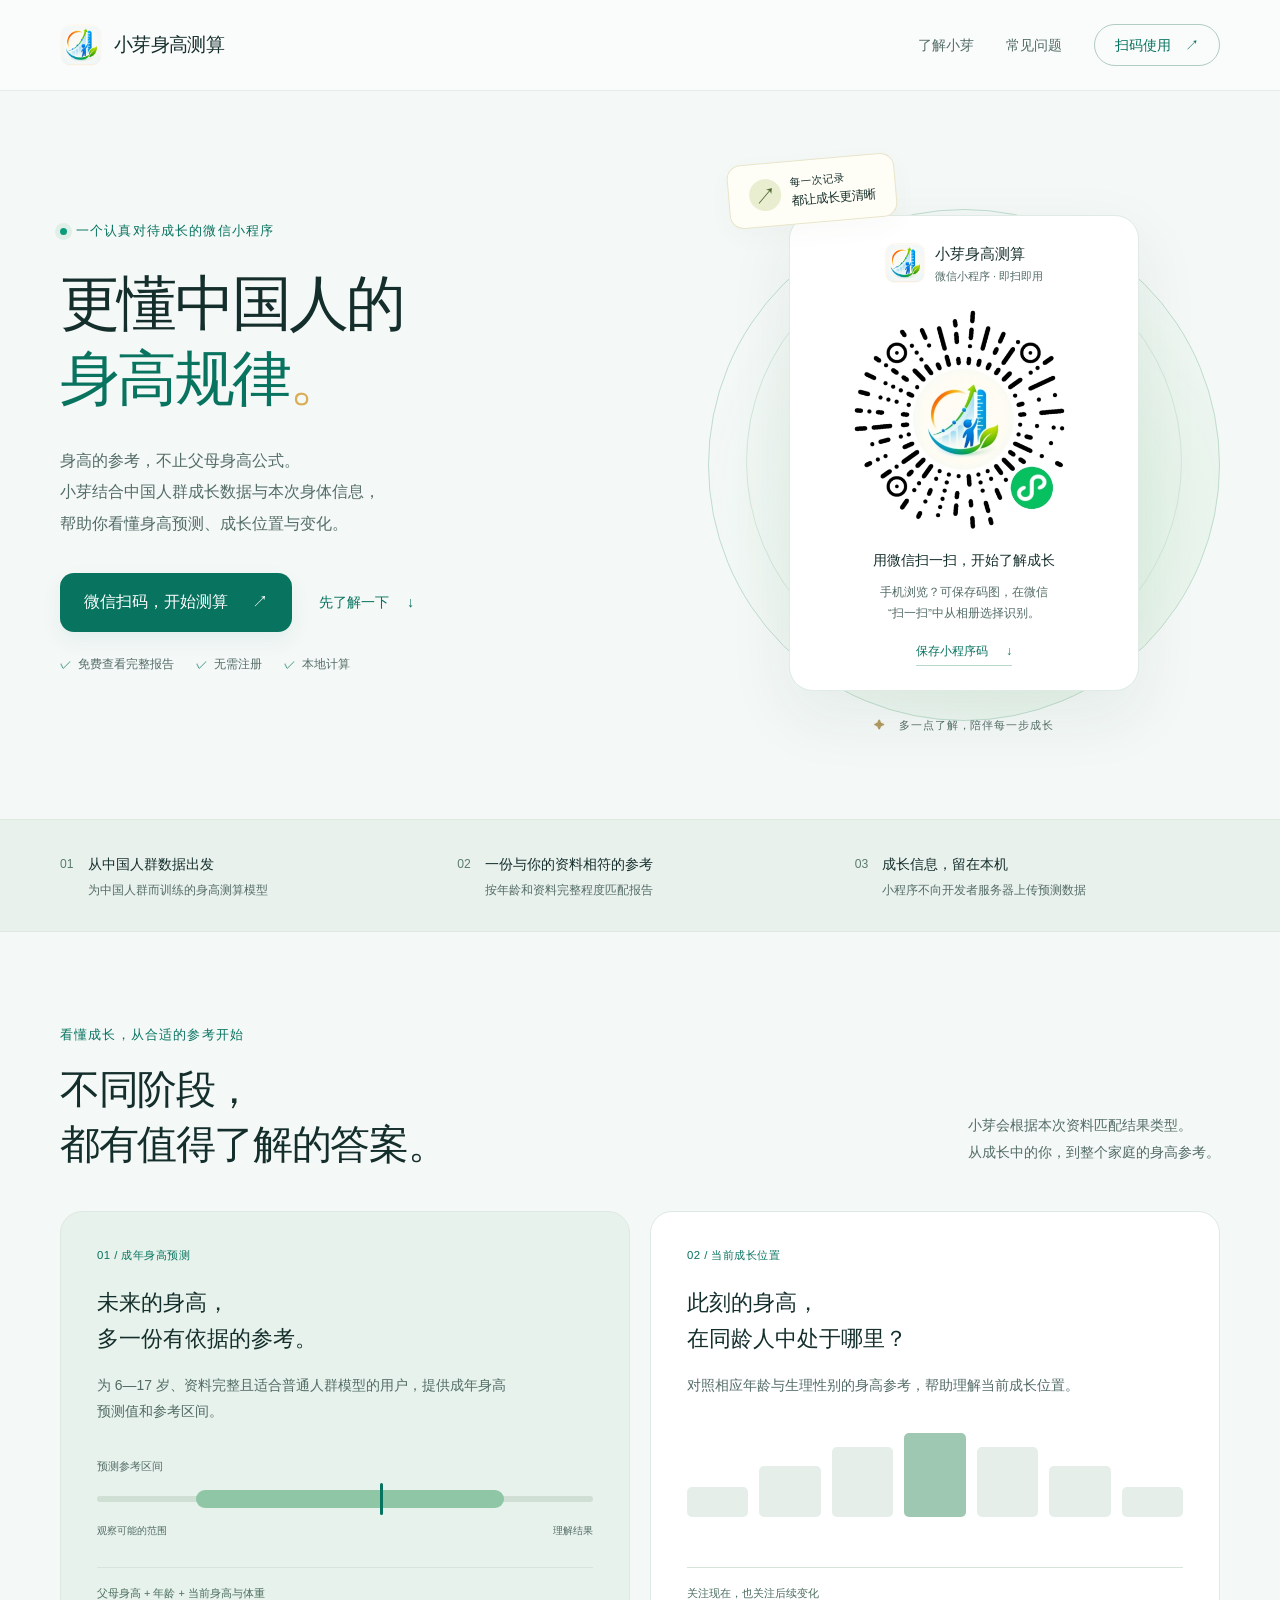
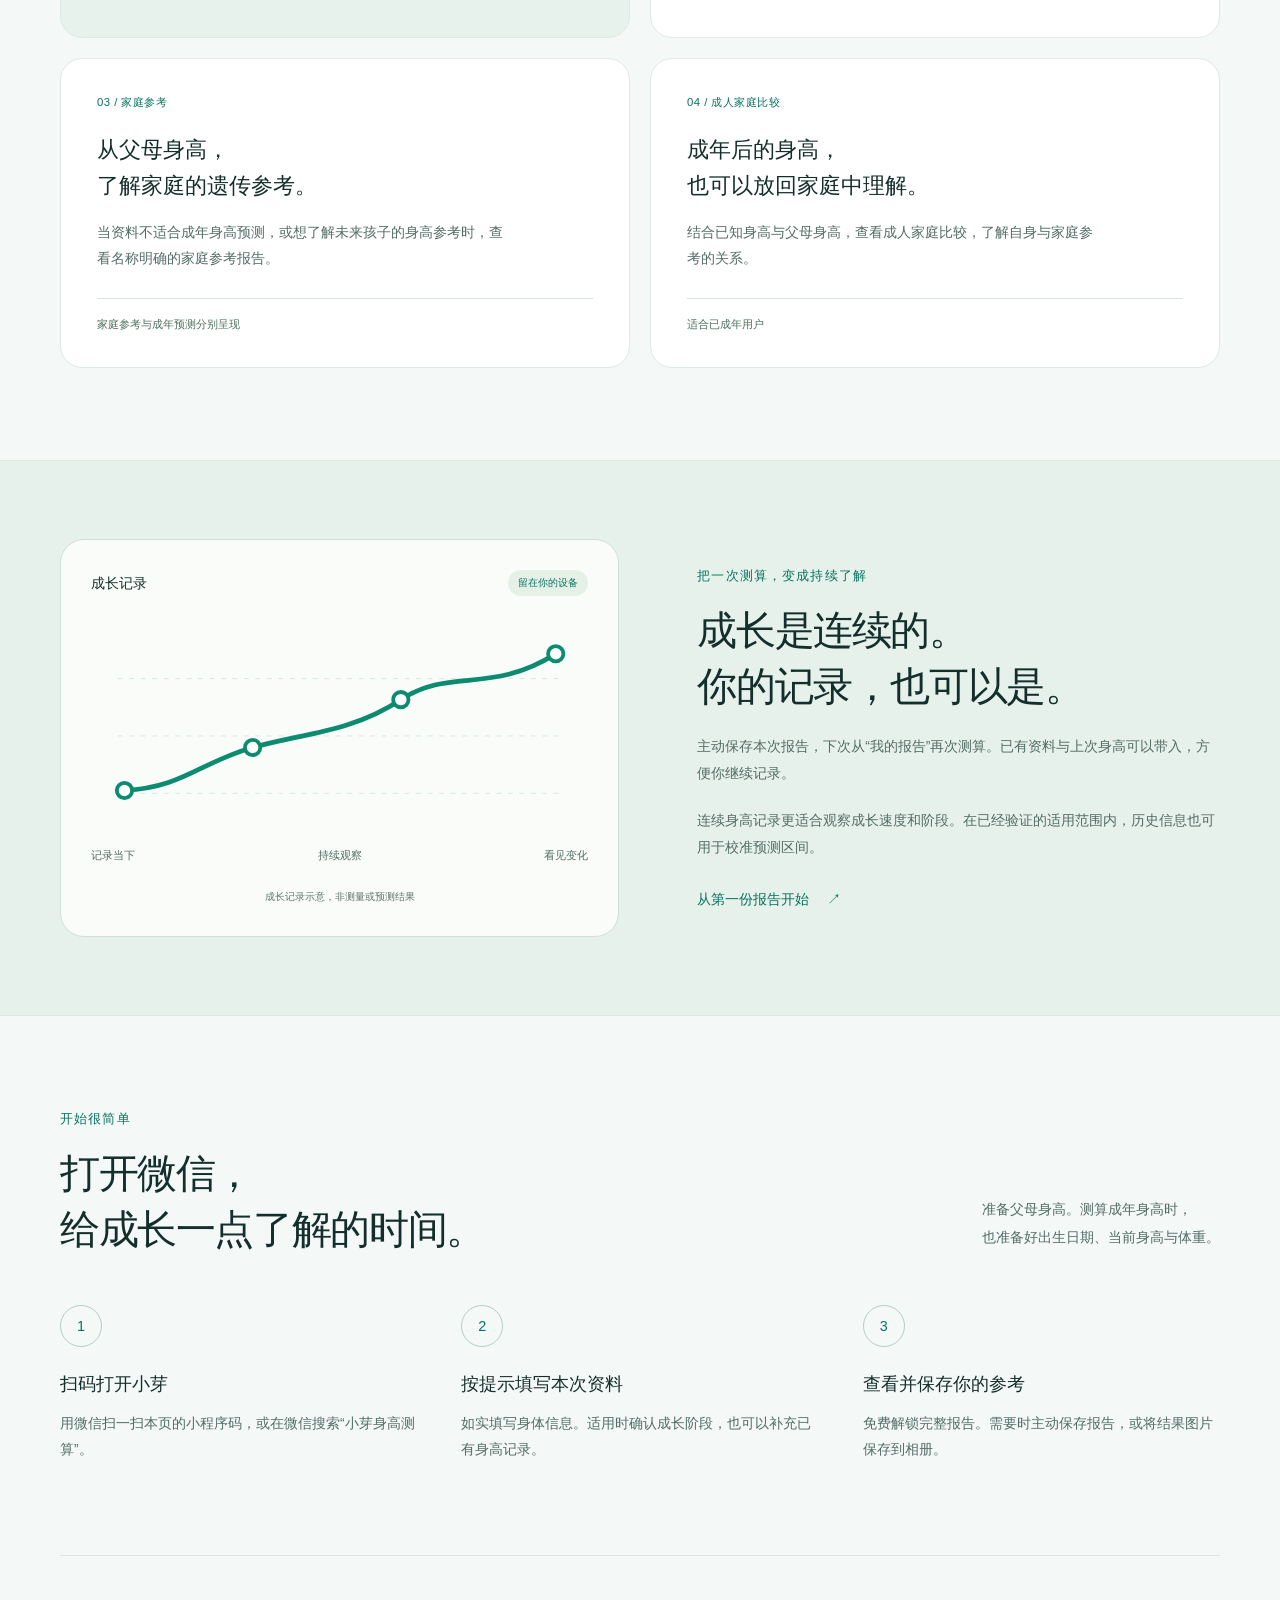
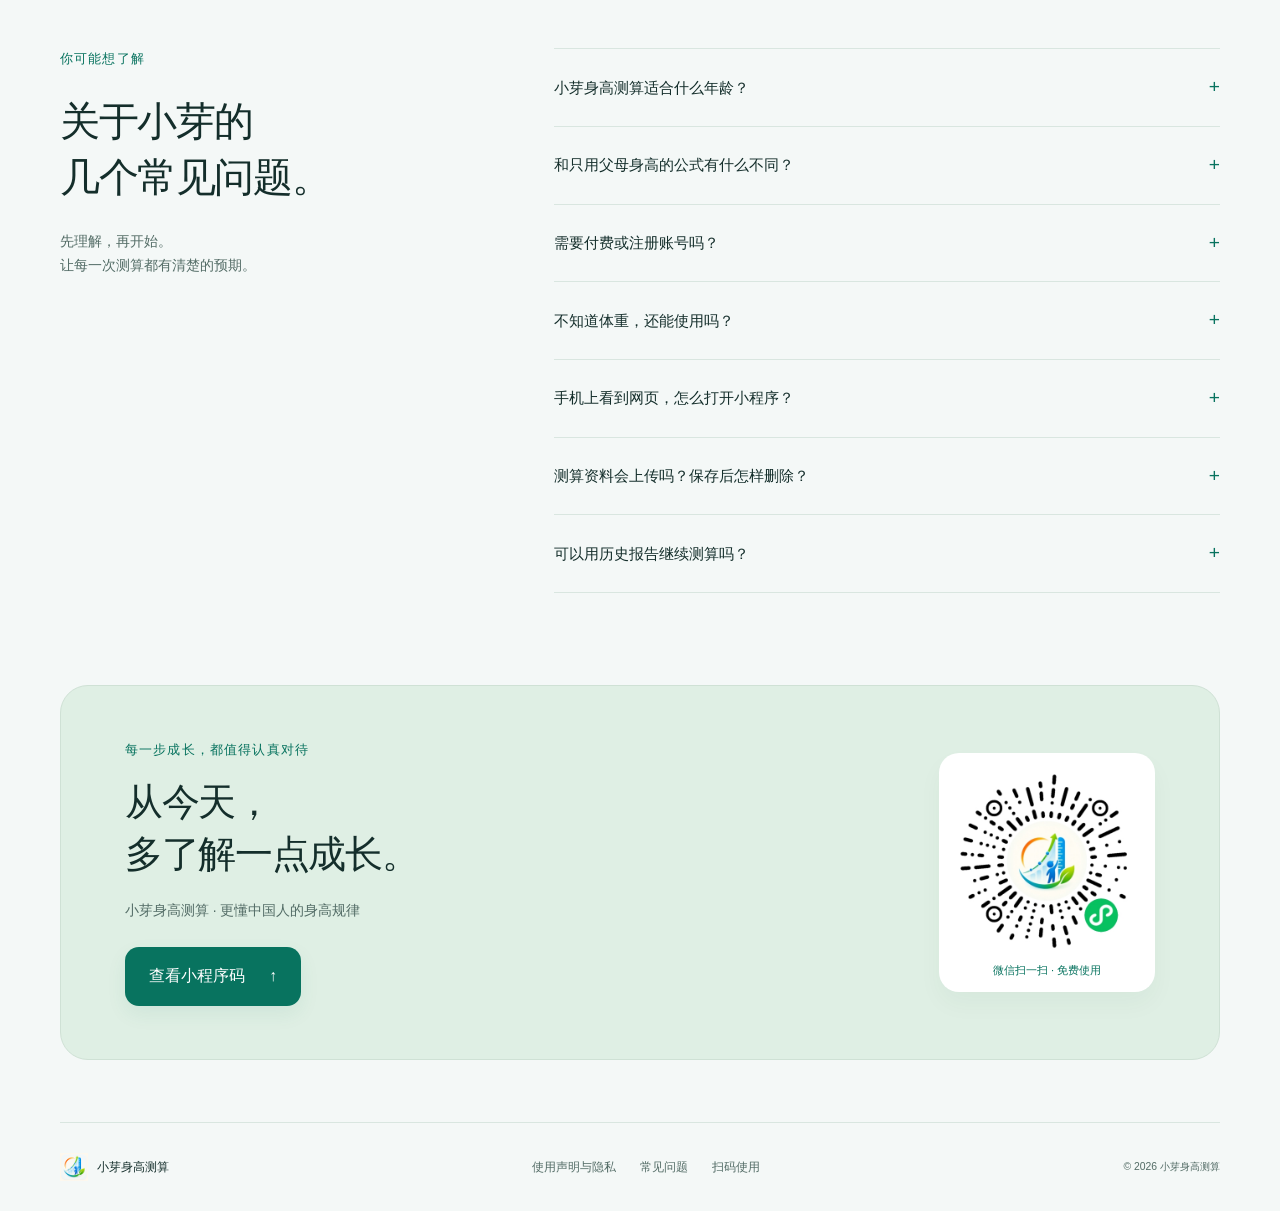
==== index.html @ 71121b45 "Launch Xiaoya height mini program website with SEO and official code" ====
<!doctype html>
<html lang="zh-CN">
<head>
  <meta charset="utf-8">
  <meta name="viewport" content="width=device-width, initial-scale=1">
  <title>小芽身高测算｜儿童身高预测与成长记录微信小程序</title>
  <meta name="description" content="小芽身高测算，更懂中国人的身高规律。基于中国人群成长数据，为适用的6—17岁用户提供成年身高预测，也支持当前成长位置、家庭参考与成人家庭比较。微信扫码免费使用，无需注册，预测数据在本机处理。">
  <meta name="theme-color" content="#f4f8f7">
  <meta name="robots" content="index,follow,max-image-preview:large">
  <link rel="canonical" href="https://qingxi2020.github.io/">
  <link rel="icon" type="image/png" href="/brand-icon.png">
  <link rel="apple-touch-icon" href="/brand-icon.png">
  <link rel="stylesheet" href="/styles.css">
  <meta property="og:type" content="website">
  <meta property="og:locale" content="zh_CN">
  <meta property="og:site_name" content="小芽身高测算">
  <meta property="og:title" content="小芽身高测算｜更懂中国人的身高规律">
  <meta property="og:description" content="从身高预测到成长记录，多了解一点成长。微信扫码免费使用，无需注册，预测数据在本机处理。">
  <meta property="og:url" content="https://qingxi2020.github.io/">
  <meta property="og:image" content="https://qingxi2020.github.io/share-card.png">
  <meta property="og:image:width" content="1000">
  <meta property="og:image:height" content="800">
  <meta property="og:image:alt" content="小芽身高测算，更懂中国人的身高规律">
  <meta name="twitter:card" content="summary_large_image">
  <meta name="twitter:title" content="小芽身高测算｜更懂中国人的身高规律">
  <meta name="twitter:description" content="中国人群成长数据训练，本地计算。微信扫码免费开始身高测算。">
  <meta name="twitter:image" content="https://qingxi2020.github.io/share-card.png">
  <script type="application/ld+json">
  {"@context":"https://schema.org","@graph":[{"@type":"WebSite","@id":"https://qingxi2020.github.io/#website","url":"https://qingxi2020.github.io/","name":"小芽身高测算","inLanguage":"zh-CN","description":"小芽身高测算微信小程序官方介绍与扫码入口"},{"@type":"SoftwareApplication","@id":"https://qingxi2020.github.io/#application","name":"小芽身高测算","url":"https://qingxi2020.github.io/","description":"基于中国人群成长数据的身高测算微信小程序，提供成年身高预测、当前成长位置、家庭参考与成人家庭比较。","applicationCategory":"HealthApplication","operatingSystem":"微信（iOS、Android）","inLanguage":"zh-CN","isAccessibleForFree":true,"image":"https://qingxi2020.github.io/brand-icon.png","offers":{"@type":"Offer","price":"0","priceCurrency":"CNY"},"featureList":["适用的6—17岁用户成年身高预测","当前成长位置与家庭身高参考","本地报告保存与再次测算","预测数据在当前设备处理"]}]}
  </script>
</head>
<body>
  <a class="skip-link" href="#main">跳到主要内容</a>
  <header class="site-header">
    <div class="container nav-wrap">
      <a class="brand" href="/" aria-label="小芽身高测算首页"><img src="/brand-icon.png" width="42" height="42" alt=""><span>小芽身高测算</span></a>
      <nav aria-label="主要导航"><a href="#features">了解小芽</a><a href="#faq">常见问题</a><a class="nav-cta" href="#start">扫码使用 <span aria-hidden="true">↗</span></a></nav>
    </div>
  </header>
  <main id="main">
    <section class="hero container" aria-labelledby="hero-title">
      <div class="hero-copy">
        <p class="eyebrow"><span class="status-dot" aria-hidden="true"></span> 一个认真对待成长的微信小程序</p>
        <h1 id="hero-title">更懂中国人的<br><span>身高规律</span><span class="title-dot" aria-hidden="true">。</span></h1>
        <p class="hero-description">身高的参考，不止父母身高公式。<br>小芽结合中国人群成长数据与本次身体信息，<br class="desktop-break">帮助你看懂身高预测、成长位置与变化。</p>
        <div class="hero-actions"><a class="button button-primary" href="#start">微信扫码，开始测算 <span aria-hidden="true">↗</span></a><a class="text-link" href="#features">先了解一下 <span aria-hidden="true">↓</span></a></div>
        <ul class="hero-promises" aria-label="使用特点"><li>免费查看完整报告</li><li>无需注册</li><li>本地计算</li></ul>
      </div>
      <div class="hero-visual">
        <div class="orbit orbit-one" aria-hidden="true"></div><div class="orbit orbit-two" aria-hidden="true"></div>
        <div class="growth-note"><span class="leaf-icon" aria-hidden="true">↗</span><span>每一次记录<br><strong>都让成长更清晰</strong></span></div>
        <div class="scan-card" id="start">
          <div class="scan-card-heading"><img src="/brand-icon.png" width="40" height="40" alt=""><div><strong>小芽身高测算</strong><span>微信小程序 · 即扫即用</span></div></div>
          <a class="code-link" href="/miniprogram-code.jpg" aria-label="查看小芽身高测算官方小程序码原图"><img class="miniprogram-code" src="/miniprogram-code.jpg" width="430" height="430" alt="小芽身高测算官方小程序码，请使用微信扫一扫打开" fetchpriority="high"></a>
          <h2>用微信扫一扫，开始了解成长</h2>
          <p>手机浏览？可保存码图，在微信<br>“扫一扫”中从相册选择识别。</p>
          <a class="code-download" href="/miniprogram-code.jpg" download="小芽身高测算-小程序码.jpg">保存小程序码 <span aria-hidden="true">↓</span></a>
        </div>
        <div class="visual-caption"><span aria-hidden="true">✦</span> 多一点了解，陪伴每一步成长</div>
      </div>
    </section>
    <section class="trust-strip" aria-label="小芽的三个特点"><div class="container trust-grid">
      <div><span class="trust-number">01</span><div><strong>从中国人群数据出发</strong><p>为中国人群而训练的身高测算模型</p></div></div>
      <div><span class="trust-number">02</span><div><strong>一份与你的资料相符的参考</strong><p>按年龄和资料完整程度匹配报告</p></div></div>
      <div><span class="trust-number">03</span><div><strong>成长信息，留在本机</strong><p>小程序不向开发者服务器上传预测数据</p></div></div>
    </div></section>
    <section class="section container" id="features" aria-labelledby="features-title">
      <div class="section-heading"><div><p class="eyebrow">看懂成长，从合适的参考开始</p><h2 id="features-title">不同阶段，<br>都有值得了解的答案。</h2></div><p>小芽会根据本次资料匹配结果类型。<br>从成长中的你，到整个家庭的身高参考。</p></div>
      <div class="report-grid">
        <article class="report-card report-primary"><span class="card-index">01 / 成年身高预测</span><h3>未来的身高，<br>多一份有依据的参考。</h3><p>为 6—17 岁、资料完整且适合普通人群模型的用户，提供成年身高预测值和参考区间。</p><div class="range-illustration" aria-hidden="true"><span>预测参考区间</span><div class="range-track"><i></i><b></b></div><div class="range-labels"><span>观察可能的范围</span><span>理解结果</span></div></div><span class="card-tag">父母身高 + 年龄 + 当前身高与体重</span></article>
        <article class="report-card"><span class="card-index">02 / 当前成长位置</span><h3>此刻的身高，<br>在同龄人中处于哪里？</h3><p>对照相应年龄与生理性别的身高参考，帮助理解当前成长位置。</p><div class="position-illustration" aria-hidden="true"><i></i><i></i><i></i><i></i><i></i><i></i><i></i></div><span class="card-tag">关注现在，也关注后续变化</span></article>
        <article class="report-card"><span class="card-index">03 / 家庭参考</span><h3>从父母身高，<br>了解家庭的遗传参考。</h3><p>当资料不适合成年身高预测，或想了解未来孩子的身高参考时，查看名称明确的家庭参考报告。</p><span class="card-tag">家庭参考与成年预测分别呈现</span></article>
        <article class="report-card"><span class="card-index">04 / 成人家庭比较</span><h3>成年后的身高，<br>也可以放回家庭中理解。</h3><p>结合已知身高与父母身高，查看成人家庭比较，了解自身与家庭参考的关系。</p><span class="card-tag">适合已成年用户</span></article>
      </div>
    </section>
    <section class="record-section" aria-labelledby="records-title"><div class="container record-grid">
      <div class="record-visual" aria-hidden="true"><div class="record-topline"><span>成长记录</span><span>留在你的设备</span></div><svg class="growth-line" viewBox="0 0 520 210" fill="none"><path d="M28 175H495M28 115H495M28 55H495" stroke="#d2e8de" stroke-dasharray="5 7"/><path d="M35 172C96 169 115 142 169 127S272 111 324 77S418 72 486 29" stroke="#0c8b70" stroke-width="5" stroke-linecap="round"/><g fill="#fff" stroke="#0c8b70" stroke-width="4"><circle cx="35" cy="172" r="8"/><circle cx="169" cy="127" r="8"/><circle cx="324" cy="77" r="8"/><circle cx="486" cy="29" r="8"/></g></svg><div class="record-labels"><span>记录当下</span><span>持续观察</span><span>看见变化</span></div><p class="illustration-note">成长记录示意，非测量或预测结果</p></div>
      <div class="record-copy"><p class="eyebrow">把一次测算，变成持续了解</p><h2 id="records-title">成长是连续的。<br>你的记录，也可以是。</h2><p>主动保存本次报告，下次从“我的报告”再次测算。已有资料与上次身高可以带入，方便你继续记录。</p><p>连续身高记录更适合观察成长速度和阶段。在已经验证的适用范围内，历史信息也可用于校准预测区间。</p><a class="text-link" href="#start">从第一份报告开始 <span aria-hidden="true">↗</span></a></div>
    </div></section>
    <section class="section container how-section" aria-labelledby="how-title"><div class="section-heading"><div><p class="eyebrow">开始很简单</p><h2 id="how-title">打开微信，<br>给成长一点了解的时间。</h2></div><p>准备父母身高。测算成年身高时，<br>也准备好出生日期、当前身高与体重。</p></div>
      <ol class="steps"><li><span class="step-number">1</span><h3>扫码打开小芽</h3><p>用微信扫一扫本页的小程序码，或在微信搜索“小芽身高测算”。</p></li><li><span class="step-number">2</span><h3>按提示填写本次资料</h3><p>如实填写身体信息。适用时确认成长阶段，也可以补充已有身高记录。</p></li><li><span class="step-number">3</span><h3>查看并保存你的参考</h3><p>免费解锁完整报告。需要时主动保存报告，或将结果图片保存到相册。</p></li></ol>
    </section>
    <section class="section container faq-section" id="faq" aria-labelledby="faq-title"><div><p class="eyebrow">你可能想了解</p><h2 id="faq-title">关于小芽的<br>几个常见问题。</h2><p class="faq-intro">先理解，再开始。<br>让每一次测算都有清楚的预期。</p></div><div class="faq-list">
      <details><summary>小芽身高测算适合什么年龄？</summary><p>各年龄用户都可以获得与资料匹配的参考。其中，成年身高预测只适用于 6—17 岁、当前身高和体重等资料完整、符合普通人群模型条件的用户。其他情况会匹配当前成长位置、家庭参考或成人家庭比较。</p></details>
      <details><summary>和只用父母身高的公式有什么不同？</summary><p>在成年预测的适用范围内，小芽会综合父母身高、年龄、生理性别、当前身高和体重。历史记录与成长阶段是否参与预测值或区间的调整，取决于模型已验证的适用范围；报告会说明本次资料的作用。</p></details>
      <details><summary>需要付费或注册账号吗？</summary><p>目前小程序免费使用，无需注册独立账号。完成测算后点击免费解锁，即可查看完整报告。</p></details>
      <details><summary>不知道体重，还能使用吗？</summary><p>可以按提示选择“不知道”。小芽会根据已知资料提供合适的其他参考，不会把缺少体重的结果当作成年身高预测。父亲与母亲的身高仍然需要填写。</p></details>
      <details><summary>手机上看到网页，怎么打开小程序？</summary><p>可以点击“保存小程序码”；若浏览器只显示图片，长按图片保存。然后打开微信“扫一扫”，从相册中选择码图识别。也可以直接在微信搜索“小芽身高测算”。</p></details>
      <details><summary>测算资料会上传吗？保存后怎样删除？</summary><p>小程序的预测输入、计算与报告保留在当前设备，不向开发者服务器上传。报告只有在你主动保存后才写入微信本地存储；可在“我的报告”单份删除，也可在设置中清除。换设备不会自动同步。</p></details>
      <details><summary>可以用历史报告继续测算吗？</summary><p>可以。从明确的一份已保存报告进入“再次测算”，继承所需资料，并把上次身高转为历史记录。需要报告中有完整出生日期和测量日期，且上次测量早于本次日期；同一天的记录不能作为历史测量点。</p></details>
    </div></section>
    <section class="container final-cta" aria-labelledby="cta-title"><div><p class="eyebrow">每一步成长，都值得认真对待</p><h2 id="cta-title">从今天，<br>多了解一点成长。</h2><p>小芽身高测算 · 更懂中国人的身高规律</p><a class="button button-primary" href="#start">查看小程序码 <span aria-hidden="true">↑</span></a></div><a class="bottom-code" href="/miniprogram-code.jpg" aria-label="打开小芽身高测算小程序码原图"><img src="/miniprogram-code.jpg" width="430" height="430" alt="微信扫一扫，打开小芽身高测算" loading="lazy"><span>微信扫一扫 · 免费使用</span></a></section>
  </main>
  <footer class="site-footer container"><div class="footer-brand"><img src="/brand-icon.png" width="28" height="28" alt=""><span>小芽身高测算</span></div><nav aria-label="页脚导航"><a href="/privacy.html">使用声明与隐私</a><a href="#faq">常见问题</a><a href="#start">扫码使用</a></nav><p>© 2026 小芽身高测算</p></footer>
</body>
</html>
---- styles.css ----
:root{color-scheme:light;--ink:#142e2b;--muted:#536c66;--brand:#08735f;--green:#0c9b7b;--paper:#f4f8f7;--line:#d9e6e0;--soft:#e7f4ed;font-family:-apple-system,BlinkMacSystemFont,"PingFang SC","Microsoft YaHei",sans-serif;font-size:16px;color:var(--ink);background:var(--paper);font-synthesis:none}
*{box-sizing:border-box;min-width:0}html{scroll-behavior:smooth;scroll-padding-top:32px}body{margin:0;line-height:1.7;overflow-wrap:break-word}a{color:inherit;text-decoration:none}img{max-width:100%;height:auto;display:block}button,a,summary{-webkit-tap-highlight-color:transparent}a:focus-visible,summary:focus-visible{outline:3px solid #176eae;outline-offset:6px;border-radius:5px}h1,h2,h3,p{margin:0}h1,h2,h3{text-wrap:balance}h1{font-size:clamp(2.55rem,4.7vw,4.25rem);line-height:1.25;letter-spacing:-.045em;font-weight:780}h2{font-size:clamp(1.85rem,3.1vw,2.6rem);line-height:1.4;letter-spacing:-.035em;font-weight:730}h3{font-size:1.4rem;line-height:1.6;font-weight:680}p{color:var(--muted)}.container{width:min(1160px,calc(100% - 80px));margin-inline:auto}.skip-link{position:absolute;left:16px;top:-100px;padding:10px 18px;background:white;z-index:20}.skip-link:focus{top:10px}.site-header{border-bottom:1px solid rgba(20,76,66,.08);background:rgba(255,255,255,.55)}.nav-wrap{min-height:90px;display:flex;justify-content:space-between;align-items:center;gap:24px;padding-block:18px}.brand{display:flex;align-items:center;gap:12px;font-size:1.17rem;font-weight:750;letter-spacing:-.035em}.brand img{border-radius:12px;flex-shrink:0}.site-header nav{display:flex;align-items:center;gap:32px;font-size:.9rem;color:var(--muted)}.site-header nav a:hover,.text-link:hover,.site-footer a:hover{color:var(--brand)}.site-header .nav-cta{border:1px solid #b1ccc0;border-radius:999px;padding:8px 20px;font-weight:650;color:var(--brand)}.nav-cta span{margin-left:10px}.hero{display:grid;grid-template-columns:1.16fr 1fr;align-items:center;gap:54px;padding-top:68px;padding-bottom:84px}.eyebrow{font-size:.8rem;font-weight:650;letter-spacing:.09em;color:var(--brand);margin-bottom:24px;display:flex;align-items:center;gap:9px}.status-dot{width:7px;height:7px;background:var(--green);border-radius:50%;box-shadow:0 0 0 5px #e0f0e8;flex:none}.hero h1 span:not(.title-dot){color:var(--brand)}.title-dot{color:#d9ae55}.hero-description{margin-top:28px;font-size:1.01rem;line-height:1.95}.hero-actions{display:flex;align-items:center;gap:27px;flex-wrap:wrap;margin-top:34px}.button{display:inline-flex;align-items:center;justify-content:center;gap:24px;padding:17px 24px;min-height:58px;border-radius:14px;font-weight:650;line-height:1.55;transition:background .15s,transform .15s}.button-primary{color:#fff;background:var(--brand);box-shadow:0 8px 20px #08735f13}.button-primary:hover{background:#075b4c;transform:translateY(-2px)}.text-link{font-size:.9rem;font-weight:650;display:inline-flex;gap:18px;align-items:center;color:var(--brand)}.hero-promises{list-style:none;display:flex;gap:22px;flex-wrap:wrap;padding:0;margin:22px 0 0;font-size:.73rem;color:var(--muted)}.hero-promises li::before{content:"✓";margin-right:6px;color:var(--brand)}.hero-visual{position:relative;isolation:isolate;padding:34px 28px 0}.orbit{position:absolute;border-radius:50%;border:1px solid #bfdccd;z-index:-1;pointer-events:none}.orbit-one{width:100%;aspect-ratio:1;left:0;top:50px;background:radial-gradient(ellipse at 60% 60%,#d8eedc,transparent 73%)}.orbit-two{width:85%;aspect-ratio:1;left:7.5%;top:85px;border-color:#d1e6da}.growth-note{display:flex;gap:10px;align-items:center;font-size:.66rem;line-height:1.65;padding:12px 20px;background:#fffef6;border:1px solid #e9e5ca;border-radius:14px;position:absolute;top:0;left:0;z-index:2;box-shadow:0 8px 25px #48634509;transform:rotate(-5deg)}.growth-note strong{font-size:.78rem;font-weight:650}.leaf-icon{display:grid;place-items:center;width:32px;height:32px;border-radius:50%;background:#e9eed0;color:#526b34;font-size:1.4rem}.scan-card{margin-inline:auto;max-width:350px;padding:25px 26px 24px;background:#fff;border:1px solid #dfebe4;border-radius:24px;box-shadow:0 24px 65px #25543a14;position:relative;scroll-margin-top:30px;text-align:center}.scan-card-heading{display:flex;align-items:center;gap:10px;justify-content:center;text-align:left}.scan-card-heading strong{font-size:.95rem;display:block}.scan-card-heading span{font-size:.68rem;display:block;color:var(--muted)}.scan-card-heading img{border-radius:10px}.code-link{display:block;margin:17px auto 12px;max-width:235px;padding:4px}.miniprogram-code{width:100%;height:auto}.scan-card h2{font-size:.88rem;letter-spacing:0;line-height:1.65}.scan-card p{font-size:.73rem;margin-top:8px;line-height:1.8}.code-download{display:inline-flex;gap:18px;align-items:center;justify-content:center;color:var(--brand);font-weight:650;font-size:.76rem;border-bottom:1px solid #bad8ca;margin-top:14px;padding:4px 0}.visual-caption{font-size:.69rem;text-align:center;color:var(--muted);margin-top:25px;letter-spacing:.08em}.visual-caption span{color:#b19a61;margin-right:9px}.trust-strip{background:#e9f1ed;border-block:1px solid #dce8e0}.trust-grid{display:grid;grid-template-columns:repeat(3,1fr);gap:32px;padding-block:30px}.trust-grid>div{display:flex;gap:14px;align-items:flex-start}.trust-number{font-size:.76rem;font-variant-numeric:tabular-nums;color:#5a7c6b;padding-top:4px}.trust-grid strong{font-size:.9rem;font-weight:650}.trust-grid p{font-size:.72rem;margin-top:4px}.section{padding-block:92px}.section-heading{display:flex;justify-content:space-between;align-items:flex-end;gap:32px;margin-bottom:38px}.section-heading .eyebrow{margin-bottom:16px}.section-heading>p{font-size:.9rem;line-height:1.9;padding-bottom:6px}.report-grid{display:grid;grid-template-columns:repeat(2,minmax(0,1fr));gap:20px}.report-card{display:flex;flex-direction:column;align-items:flex-start;background:#fff;border:1px solid #dfe9e3;border-radius:22px;padding:34px 36px}.card-index{font-size:.71rem;letter-spacing:.04em;color:var(--brand);margin-bottom:20px}.report-card h3{margin-bottom:15px}.report-card>p{font-size:.87rem;line-height:1.9;max-width:410px;margin-bottom:26px}.report-primary{background:#e6f2eb}.card-tag{font-size:.68rem;color:#4c6e5e;border-top:1px solid #d6e4db;width:100%;padding-top:16px;margin-top:auto}.range-illustration{width:100%;margin-bottom:28px}.range-illustration>span{font-size:.7rem;color:var(--muted)}.range-track{background:#cfdfd3;height:6px;margin-top:18px;position:relative;border-radius:20px}.range-track i{display:block;position:absolute;left:20%;width:62%;top:-6px;height:18px;background:#8fc7a6;border-radius:20px}.range-track b{display:block;position:absolute;left:57%;top:-13px;width:3px;height:32px;background:var(--brand);border-radius:10px}.range-labels{display:flex;justify-content:space-between;margin-top:20px;font-size:.65rem;color:var(--muted)}.position-illustration{display:flex;gap:11px;align-items:flex-end;width:100%;height:104px;padding-block:0 20px;margin-top:auto;margin-bottom:22px}.position-illustration i{display:block;flex:1;border-radius:5px;background:#e6eeea;height:35%}.position-illustration i:nth-child(2),.position-illustration i:nth-child(6){height:60%}.position-illustration i:nth-child(3),.position-illustration i:nth-child(5){height:83%}.position-illustration i:nth-child(4){height:100%;background:#9fc8b2}.record-section{background:#e7f1eb;border-block:1px solid #dce8e0}.record-grid{display:grid;grid-template-columns:1.07fr 1fr;gap:78px;align-items:center;padding-block:78px}.record-visual{border:1px solid #cfe0d4;border-radius:24px;background:#f9fcf9;padding:30px}.record-topline{display:flex;justify-content:space-between;gap:16px;align-items:center;font-size:.9rem}.record-topline span+span{font-size:.64rem;color:var(--brand);background:#e5f1e7;padding:4px 10px;border-radius:999px}.growth-line{display:block;width:100%;height:auto;margin-top:30px}.record-labels{display:flex;justify-content:space-between;font-size:.7rem;color:var(--muted);margin-top:20px}.illustration-note{text-align:center;font-size:.62rem;margin-top:24px;color:#60736a}.record-copy .eyebrow{margin-bottom:17px}.record-copy>p:not(.eyebrow){font-size:.86rem;line-height:1.95;margin-top:20px}.record-copy .text-link{margin-top:25px}.steps{list-style:none;padding:0;display:grid;grid-template-columns:repeat(3,minmax(0,1fr));gap:44px;margin:48px 0 0}.step-number{display:grid;place-items:center;width:42px;height:42px;border:1px solid #b7cebf;border-radius:50%;font-size:.9rem;color:var(--brand);margin-bottom:23px}.steps h3{font-size:1.13rem;margin-bottom:12px}.steps p{font-size:.86rem;line-height:1.9}.faq-section{display:grid;grid-template-columns:.85fr 1.4fr;gap:90px;border-top:1px solid var(--line)}.faq-intro{font-size:.86rem;margin-top:25px}.faq-list{border-top:1px solid var(--line)}details{border-bottom:1px solid var(--line)}summary{cursor:pointer;list-style:none;display:flex;align-items:center;justify-content:space-between;gap:22px;padding:22px 0;font-size:.95rem;font-weight:600}summary::-webkit-details-marker{display:none}summary::after{content:"+";font-size:1.2rem;font-weight:400;color:var(--brand);flex-shrink:0}details[open] summary::after{content:"−"}details>p{font-size:.86rem;line-height:1.95;padding:0 30px 23px 0}.final-cta{display:flex;align-items:center;justify-content:space-between;gap:60px;padding:53px 64px;background:#dfefe4;border:1px solid #cfe1d5;border-radius:28px;margin-bottom:62px}.final-cta .eyebrow{margin-bottom:15px}.final-cta h2{font-size:2.35rem}.final-cta p:not(.eyebrow){font-size:.86rem;margin-top:18px}.final-cta .button{margin-top:25px}.bottom-code{display:block;background:#fff;padding:18px 18px 12px;border-radius:20px;text-align:center;width:216px;max-width:100%;flex-shrink:0;box-shadow:0 12px 25px #25543a0a}.bottom-code span{display:block;font-size:.69rem;margin-top:10px;color:var(--brand)}.site-footer{display:flex;align-items:center;justify-content:space-between;gap:22px;padding-block:30px;border-top:1px solid var(--line);font-size:.75rem}.footer-brand{display:flex;align-items:center;gap:9px;font-weight:650}.site-footer nav{display:flex;gap:24px;color:var(--muted)}.site-footer>p{font-size:.65rem}.legal-page{max-width:760px;padding-block:70px 90px}.legal-page h1{font-size:2.35rem;margin-bottom:18px}.legal-lead{font-size:.95rem;margin-bottom:35px}.legal-page section{margin-top:30px;padding-top:26px;border-top:1px solid var(--line)}.legal-page h2{font-size:1.25rem;margin-bottom:13px;letter-spacing:0}.legal-page section p{font-size:.95rem;line-height:1.95;margin-top:10px}.legal-page section a{color:var(--brand);text-decoration:underline;text-underline-offset:3px}.legal-page .button{margin-top:40px}.error-page{text-align:center;min-height:65vh;display:flex;flex-direction:column;align-items:center;justify-content:center;gap:24px;padding-block:60px}.error-page h1{font-size:2.4rem}
@media(min-width:1400px){.hero{padding-top:90px;padding-bottom:100px}}
@media(max-width:1000px){.container{width:calc(100% - 56px)}.hero{gap:20px}.hero-visual{padding-inline:15px}.hero-promises{gap:10px 16px}.hero-description{font-size:.92rem}.desktop-break{display:none}.trust-grid{gap:20px}.trust-grid>div{gap:10px}.record-grid{gap:35px}.faq-section{gap:45px}.site-footer{flex-wrap:wrap}.final-cta{padding-inline:42px}}
@media(max-width:760px){.container{width:calc(100% - 40px)}.nav-wrap{min-height:78px;gap:12px;padding-block:15px}.brand{font-size:1rem;gap:8px}.brand img{width:34px;height:34px}.site-header nav{gap:0}.site-header nav>a:not(.nav-cta){display:none}.site-header .nav-cta{padding:7px 12px;font-size:.75rem}.nav-cta span{margin-left:3px}.hero{grid-template-columns:1fr;gap:40px;padding-block:47px 50px}.hero-copy{max-width:530px;margin-inline:auto;width:100%}.hero h1{font-size:clamp(2.4rem,8vw,3.35rem)}.hero .eyebrow{font-size:.72rem;margin-bottom:24px}.hero-description{font-size:.95rem;margin-top:22px}.hero-actions{gap:22px;margin-top:26px}.hero-promises{font-size:.7rem}.hero-visual{width:min(440px,100%);margin:auto;padding-top:34px;padding-inline:20px}.growth-note{left:5px}.scan-card{max-width:330px}.trust-grid{grid-template-columns:1fr;gap:23px;padding-block:29px;max-width:430px}.trust-grid>div{gap:18px}.trust-grid strong{font-size:.9rem}.trust-grid p{font-size:.76rem}.section{padding-block:58px}.section-heading{display:block;margin-bottom:28px}.section-heading>p{margin-top:20px;font-size:.85rem}.section-heading>p br{display:none}.section-heading .eyebrow{font-size:.74rem}.report-grid{gap:15px}.report-card{padding:25px 22px;border-radius:19px}.report-card h3{font-size:1.15rem}.report-card>p{font-size:.82rem}.card-index{font-size:.65rem}.card-tag{font-size:.64rem}.record-grid{grid-template-columns:1fr;padding-block:50px;gap:35px}.record-visual{order:2;padding:24px;max-width:520px;width:100%;margin-inline:auto}.record-copy h2 br{display:none}.record-copy .eyebrow{font-size:.72rem}.record-copy>p:not(.eyebrow){font-size:.88rem}.steps{gap:28px;margin-top:32px}.steps h3{font-size:1rem}.steps p{font-size:.82rem}.faq-section{grid-template-columns:1fr;gap:30px}.faq-section h2 br{display:none}.faq-intro{display:none}.faq-section .eyebrow{margin-bottom:15px}.final-cta{gap:30px;padding:35px 28px;margin-bottom:35px}.final-cta h2{font-size:1.9rem}.final-cta .eyebrow{font-size:.7rem}.bottom-code{width:160px;padding:13px 13px 10px}.bottom-code span{font-size:.6rem}.final-cta p:not(.eyebrow){font-size:.75rem}.final-cta .button{padding:13px 20px;font-size:.85rem;min-height:52px}.site-footer{gap:20px}.site-footer nav{gap:18px}.site-footer>p{width:100%;text-align:center}.legal-page{padding-block:42px 65px}.legal-page h1{font-size:1.95rem}}
@media(max-width:520px){.report-grid{grid-template-columns:1fr}.report-card{padding:28px}.report-card h3{font-size:1.32rem}.report-card>p{font-size:.88rem;max-width:none}.card-index{font-size:.74rem}.card-tag{font-size:.7rem}.steps{grid-template-columns:1fr;gap:28px}.steps li{display:grid;grid-template-columns:40px 1fr;column-gap:17px}.step-number{grid-row:1 / 3;margin:0;width:36px;height:36px}.steps h3{font-size:1.08rem;margin-bottom:8px}.steps p{font-size:.87rem}.final-cta{flex-direction:column;align-items:flex-start;gap:28px;padding:30px}.bottom-code{align-self:center;width:200px}.bottom-code span{font-size:.68rem}.final-cta h2{font-size:2rem}.site-footer{justify-content:center}.site-footer nav{flex-wrap:wrap;justify-content:center;gap:15px}.site-footer>p{margin-top:-4px}.hero-actions{align-items:stretch;gap:18px}.hero-actions>.button{padding-inline:20px;font-size:.92rem;gap:17px}.hero-actions>.text-link{font-size:.82rem}.record-labels{font-size:.66rem}.scan-card{padding-inline:22px}.scan-card h2{font-size:.83rem}}
@media(max-width:360px){.container{width:calc(100% - 32px)}.brand{font-size:.87rem}.brand img{width:30px;height:30px}.site-header .nav-cta{font-size:.7rem;padding-inline:10px}.hero-actions{flex-direction:column;align-items:stretch}.hero-actions>.text-link{align-self:flex-start;padding-block:4px}.hero-visual{padding-inline:8px}.growth-note{font-size:.63rem;padding-inline:15px}.hero-promises{gap:9px 13px;font-size:.68rem}.scan-card{padding-inline:17px}.report-card{padding:24px}.final-cta{padding:26px}.record-topline{align-items:flex-start;flex-direction:column;gap:8px}}
@media(prefers-reduced-motion:reduce){html{scroll-behavior:auto}*,*::before,*::after{transition:none!important}}
/* Keep the growth note in the document flow when system text grows. */
.hero-visual{padding-top:0}.growth-note{position:relative;top:auto;left:auto;width:fit-content;max-width:100%;margin:0 0 -8px -8px}
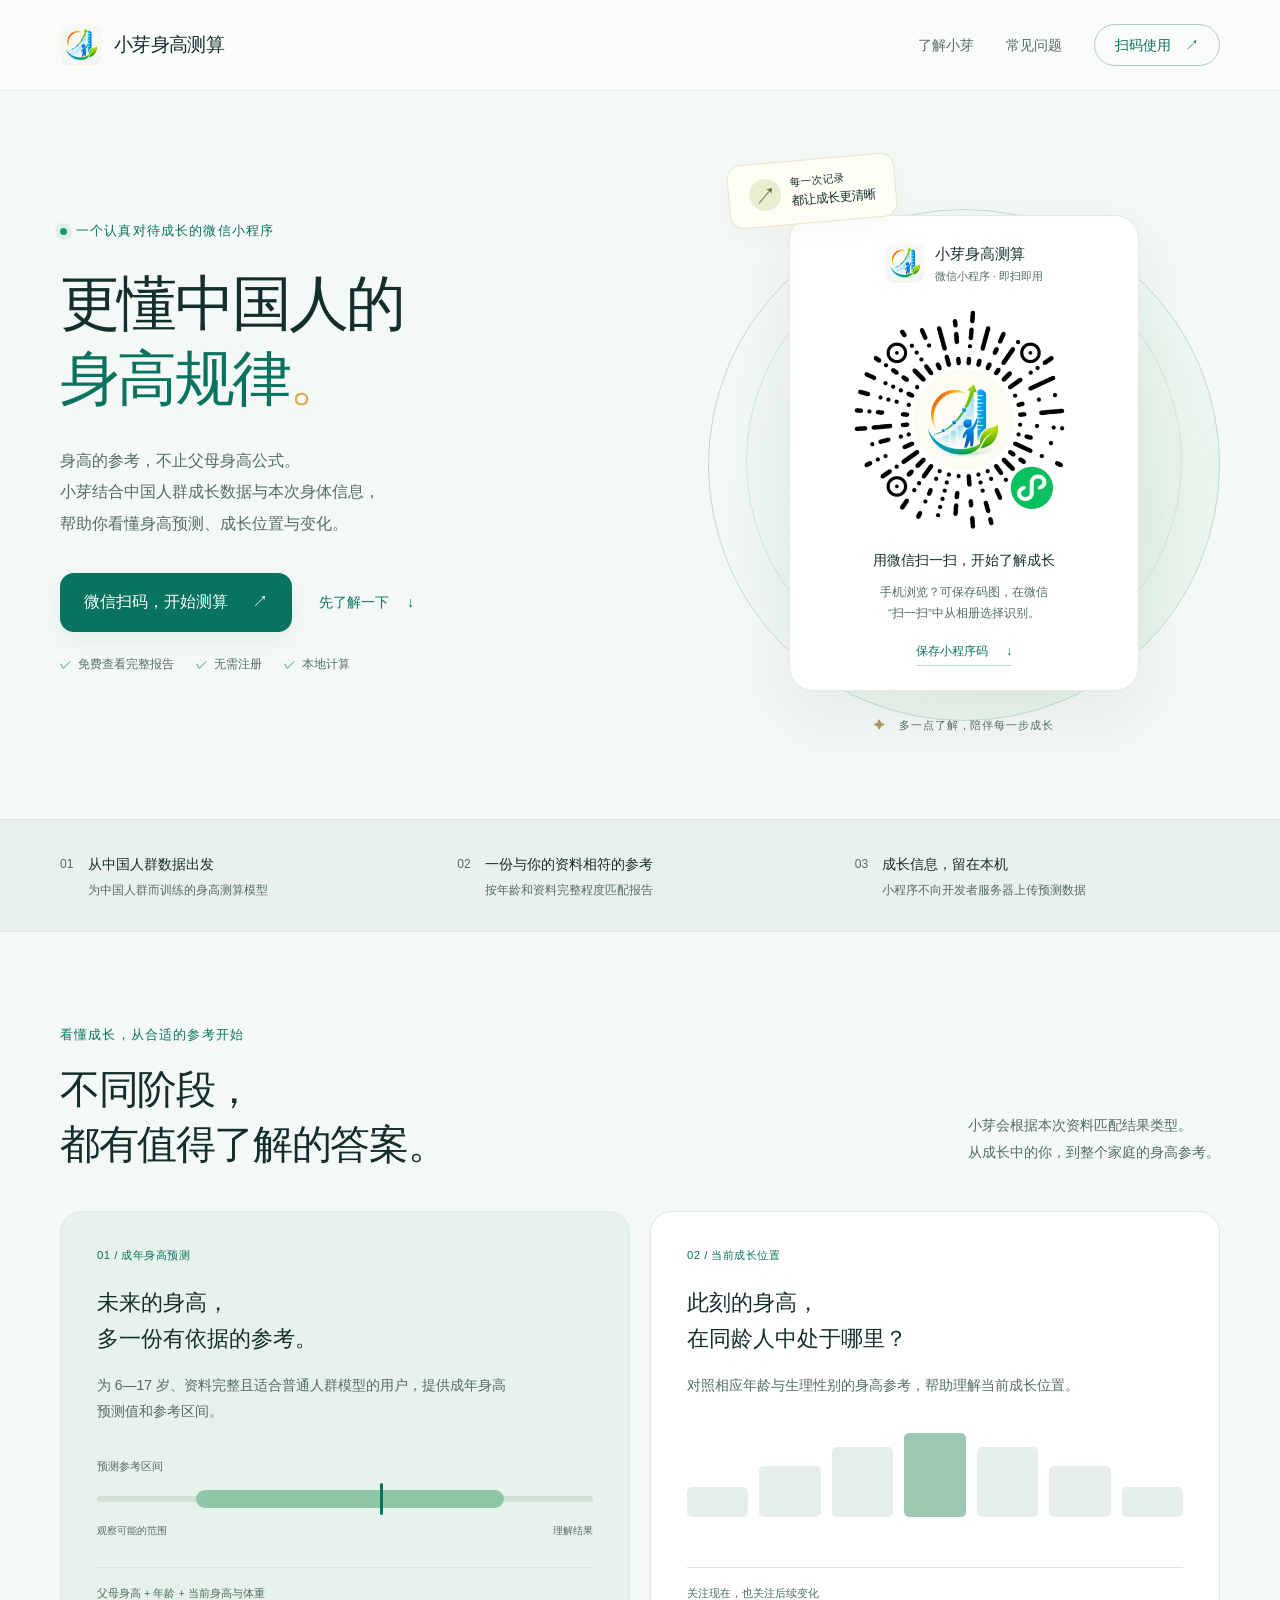
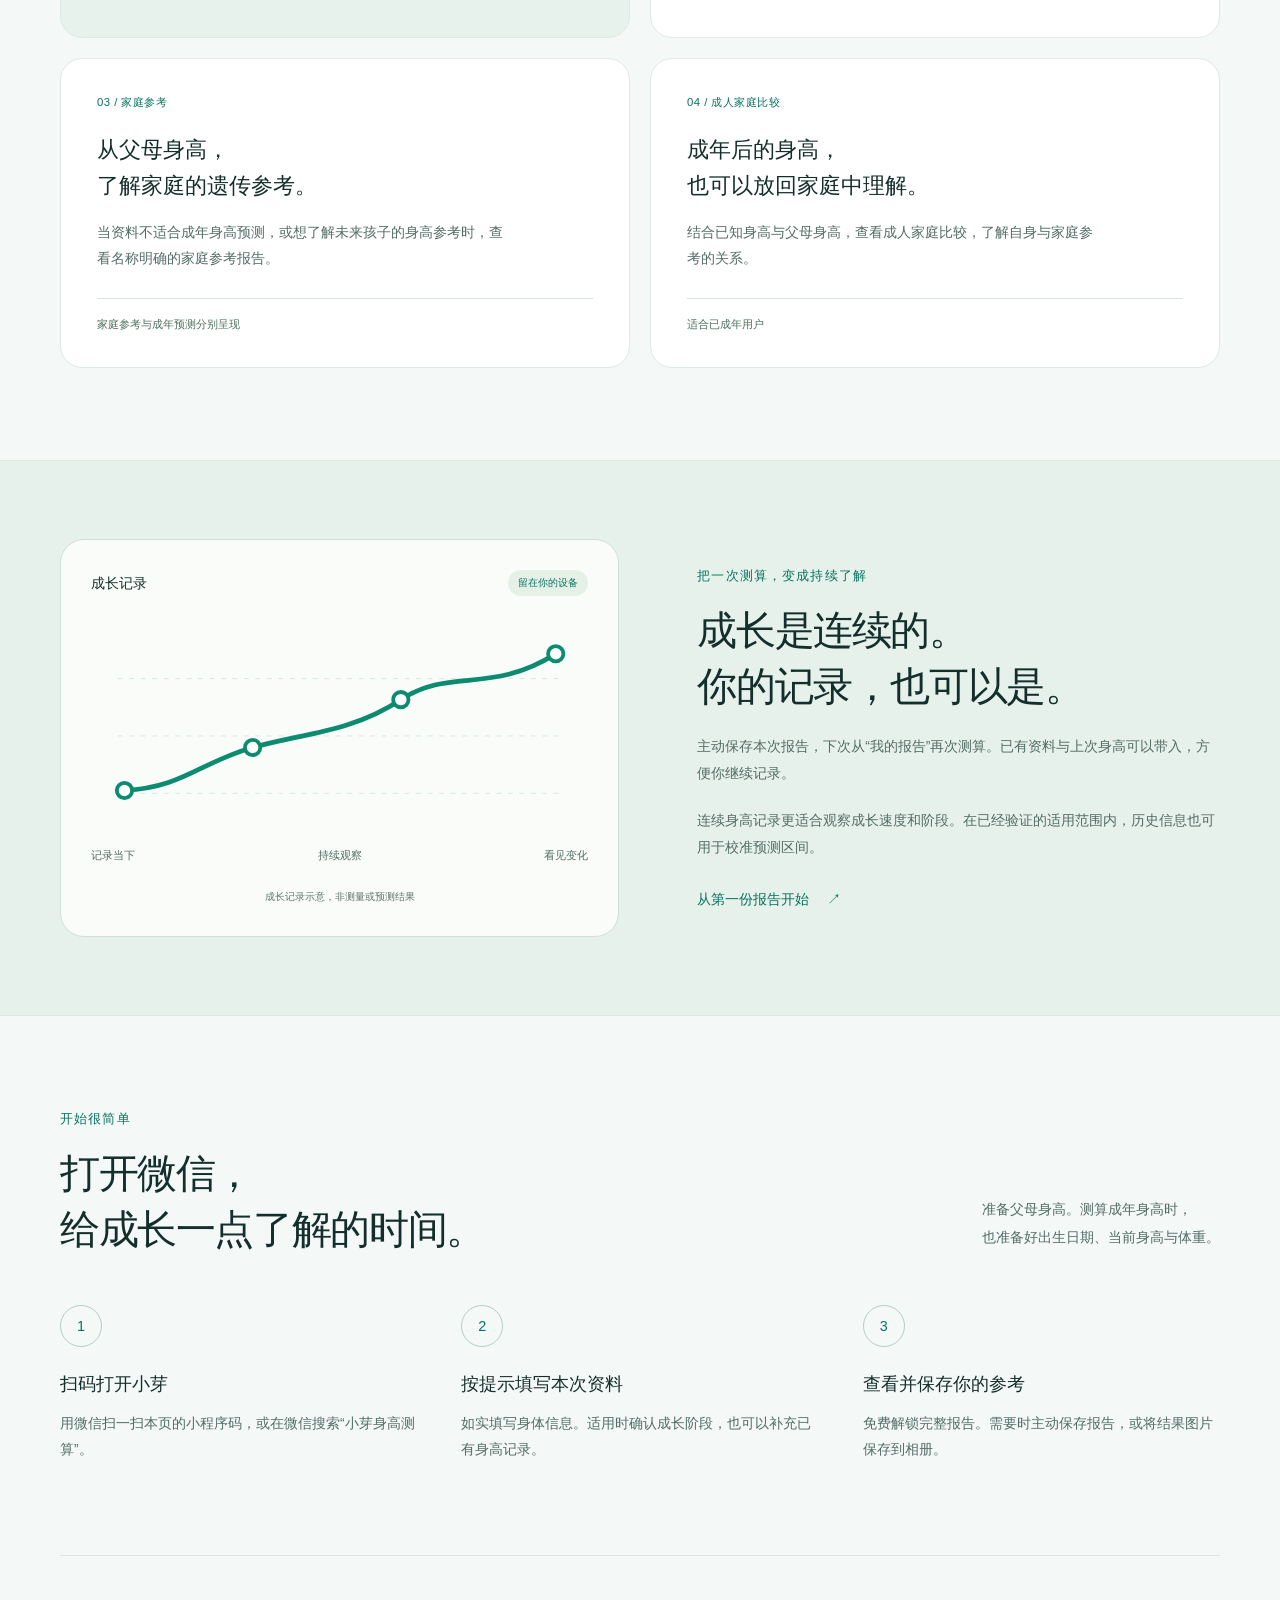
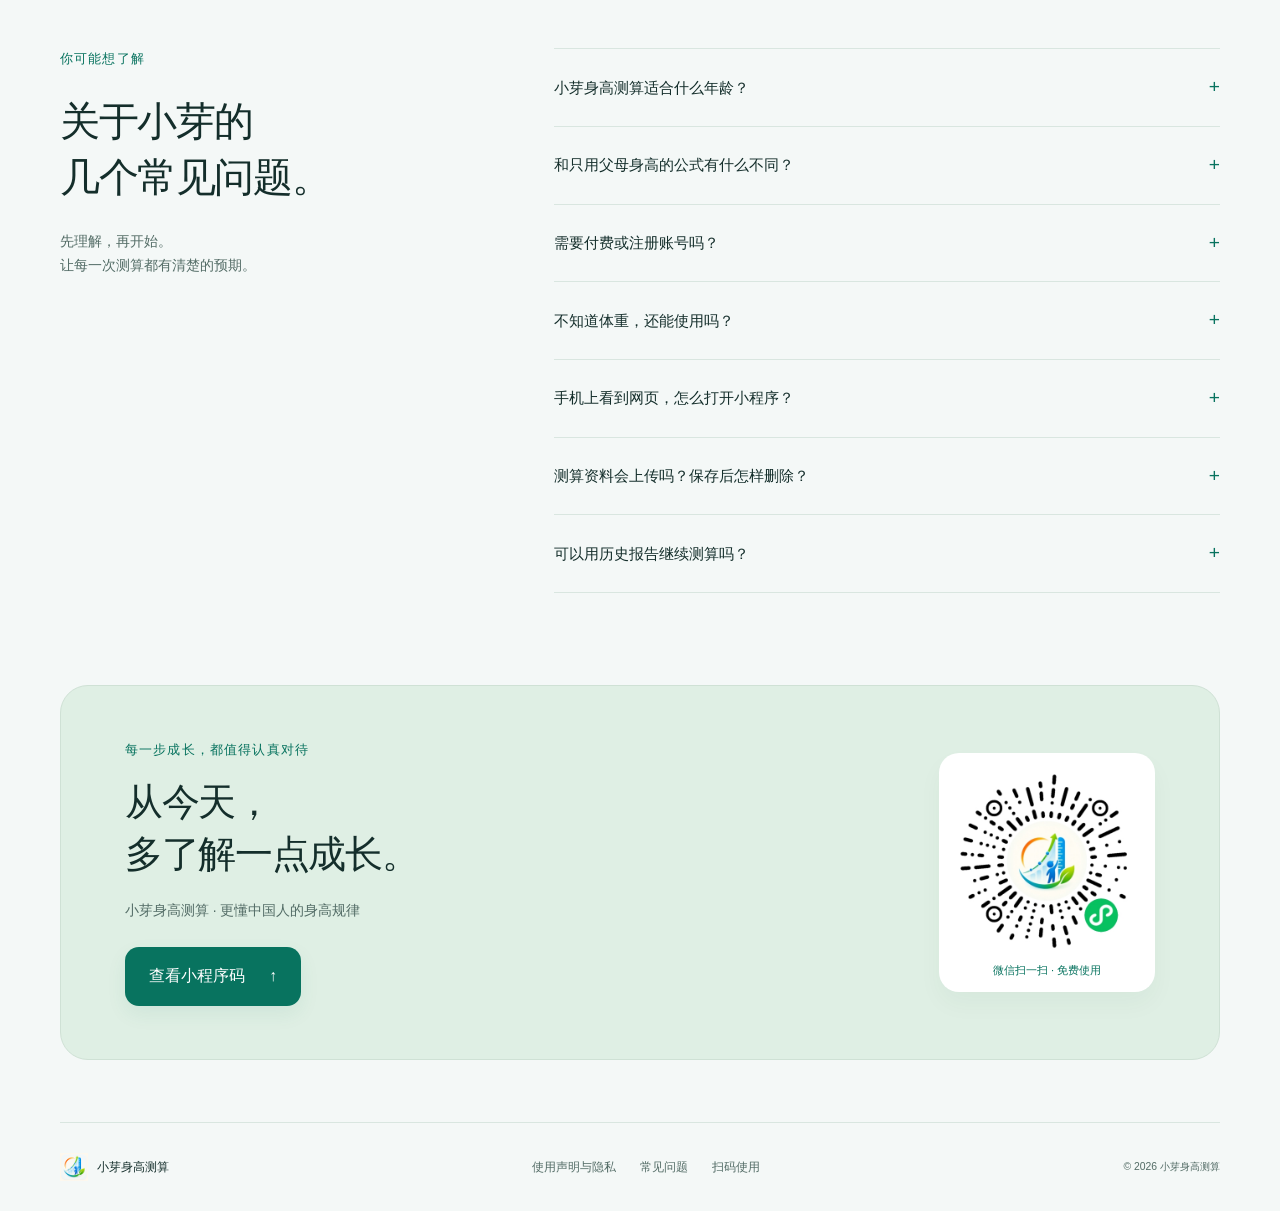
==== commit f7194cf3: "Improve text contrast and accessible scan code label" ====
--- a/index.html
+++ b/index.html
@@ -89,7 +89,7 @@
       <details><summary>测算资料会上传吗？保存后怎样删除？</summary><p>小程序的预测输入、计算与报告保留在当前设备，不向开发者服务器上传。报告只有在你主动保存后才写入微信本地存储；可在“我的报告”单份删除，也可在设置中清除。换设备不会自动同步。</p></details>
       <details><summary>可以用历史报告继续测算吗？</summary><p>可以。从明确的一份已保存报告进入“再次测算”，继承所需资料，并把上次身高转为历史记录。需要报告中有完整出生日期和测量日期，且上次测量早于本次日期；同一天的记录不能作为历史测量点。</p></details>
     </div></section>
-    <section class="container final-cta" aria-labelledby="cta-title"><div><p class="eyebrow">每一步成长，都值得认真对待</p><h2 id="cta-title">从今天，<br>多了解一点成长。</h2><p>小芽身高测算 · 更懂中国人的身高规律</p><a class="button button-primary" href="#start">查看小程序码 <span aria-hidden="true">↑</span></a></div><a class="bottom-code" href="/miniprogram-code.jpg" aria-label="打开小芽身高测算小程序码原图"><img src="/miniprogram-code.jpg" width="430" height="430" alt="微信扫一扫，打开小芽身高测算" loading="lazy"><span>微信扫一扫 · 免费使用</span></a></section>
+    <section class="container final-cta" aria-labelledby="cta-title"><div><p class="eyebrow">每一步成长，都值得认真对待</p><h2 id="cta-title">从今天，<br>多了解一点成长。</h2><p>小芽身高测算 · 更懂中国人的身高规律</p><a class="button button-primary" href="#start">查看小程序码 <span aria-hidden="true">↑</span></a></div><a class="bottom-code" href="/miniprogram-code.jpg"><img src="/miniprogram-code.jpg" width="430" height="430" alt="微信扫一扫，打开小芽身高测算" loading="lazy"><span>微信扫一扫 · 免费使用</span></a></section>
   </main>
   <footer class="site-footer container"><div class="footer-brand"><img src="/brand-icon.png" width="28" height="28" alt=""><span>小芽身高测算</span></div><nav aria-label="页脚导航"><a href="/privacy.html">使用声明与隐私</a><a href="#faq">常见问题</a><a href="#start">扫码使用</a></nav><p>© 2026 小芽身高测算</p></footer>
 </body>
--- a/styles.css
+++ b/styles.css
@@ -1,5 +1,5 @@
 :root{color-scheme:light;--ink:#142e2b;--muted:#536c66;--brand:#08735f;--green:#0c9b7b;--paper:#f4f8f7;--line:#d9e6e0;--soft:#e7f4ed;font-family:-apple-system,BlinkMacSystemFont,"PingFang SC","Microsoft YaHei",sans-serif;font-size:16px;color:var(--ink);background:var(--paper);font-synthesis:none}
-*{box-sizing:border-box;min-width:0}html{scroll-behavior:smooth;scroll-padding-top:32px}body{margin:0;line-height:1.7;overflow-wrap:break-word}a{color:inherit;text-decoration:none}img{max-width:100%;height:auto;display:block}button,a,summary{-webkit-tap-highlight-color:transparent}a:focus-visible,summary:focus-visible{outline:3px solid #176eae;outline-offset:6px;border-radius:5px}h1,h2,h3,p{margin:0}h1,h2,h3{text-wrap:balance}h1{font-size:clamp(2.55rem,4.7vw,4.25rem);line-height:1.25;letter-spacing:-.045em;font-weight:780}h2{font-size:clamp(1.85rem,3.1vw,2.6rem);line-height:1.4;letter-spacing:-.035em;font-weight:730}h3{font-size:1.4rem;line-height:1.6;font-weight:680}p{color:var(--muted)}.container{width:min(1160px,calc(100% - 80px));margin-inline:auto}.skip-link{position:absolute;left:16px;top:-100px;padding:10px 18px;background:white;z-index:20}.skip-link:focus{top:10px}.site-header{border-bottom:1px solid rgba(20,76,66,.08);background:rgba(255,255,255,.55)}.nav-wrap{min-height:90px;display:flex;justify-content:space-between;align-items:center;gap:24px;padding-block:18px}.brand{display:flex;align-items:center;gap:12px;font-size:1.17rem;font-weight:750;letter-spacing:-.035em}.brand img{border-radius:12px;flex-shrink:0}.site-header nav{display:flex;align-items:center;gap:32px;font-size:.9rem;color:var(--muted)}.site-header nav a:hover,.text-link:hover,.site-footer a:hover{color:var(--brand)}.site-header .nav-cta{border:1px solid #b1ccc0;border-radius:999px;padding:8px 20px;font-weight:650;color:var(--brand)}.nav-cta span{margin-left:10px}.hero{display:grid;grid-template-columns:1.16fr 1fr;align-items:center;gap:54px;padding-top:68px;padding-bottom:84px}.eyebrow{font-size:.8rem;font-weight:650;letter-spacing:.09em;color:var(--brand);margin-bottom:24px;display:flex;align-items:center;gap:9px}.status-dot{width:7px;height:7px;background:var(--green);border-radius:50%;box-shadow:0 0 0 5px #e0f0e8;flex:none}.hero h1 span:not(.title-dot){color:var(--brand)}.title-dot{color:#d9ae55}.hero-description{margin-top:28px;font-size:1.01rem;line-height:1.95}.hero-actions{display:flex;align-items:center;gap:27px;flex-wrap:wrap;margin-top:34px}.button{display:inline-flex;align-items:center;justify-content:center;gap:24px;padding:17px 24px;min-height:58px;border-radius:14px;font-weight:650;line-height:1.55;transition:background .15s,transform .15s}.button-primary{color:#fff;background:var(--brand);box-shadow:0 8px 20px #08735f13}.button-primary:hover{background:#075b4c;transform:translateY(-2px)}.text-link{font-size:.9rem;font-weight:650;display:inline-flex;gap:18px;align-items:center;color:var(--brand)}.hero-promises{list-style:none;display:flex;gap:22px;flex-wrap:wrap;padding:0;margin:22px 0 0;font-size:.73rem;color:var(--muted)}.hero-promises li::before{content:"✓";margin-right:6px;color:var(--brand)}.hero-visual{position:relative;isolation:isolate;padding:34px 28px 0}.orbit{position:absolute;border-radius:50%;border:1px solid #bfdccd;z-index:-1;pointer-events:none}.orbit-one{width:100%;aspect-ratio:1;left:0;top:50px;background:radial-gradient(ellipse at 60% 60%,#d8eedc,transparent 73%)}.orbit-two{width:85%;aspect-ratio:1;left:7.5%;top:85px;border-color:#d1e6da}.growth-note{display:flex;gap:10px;align-items:center;font-size:.66rem;line-height:1.65;padding:12px 20px;background:#fffef6;border:1px solid #e9e5ca;border-radius:14px;position:absolute;top:0;left:0;z-index:2;box-shadow:0 8px 25px #48634509;transform:rotate(-5deg)}.growth-note strong{font-size:.78rem;font-weight:650}.leaf-icon{display:grid;place-items:center;width:32px;height:32px;border-radius:50%;background:#e9eed0;color:#526b34;font-size:1.4rem}.scan-card{margin-inline:auto;max-width:350px;padding:25px 26px 24px;background:#fff;border:1px solid #dfebe4;border-radius:24px;box-shadow:0 24px 65px #25543a14;position:relative;scroll-margin-top:30px;text-align:center}.scan-card-heading{display:flex;align-items:center;gap:10px;justify-content:center;text-align:left}.scan-card-heading strong{font-size:.95rem;display:block}.scan-card-heading span{font-size:.68rem;display:block;color:var(--muted)}.scan-card-heading img{border-radius:10px}.code-link{display:block;margin:17px auto 12px;max-width:235px;padding:4px}.miniprogram-code{width:100%;height:auto}.scan-card h2{font-size:.88rem;letter-spacing:0;line-height:1.65}.scan-card p{font-size:.73rem;margin-top:8px;line-height:1.8}.code-download{display:inline-flex;gap:18px;align-items:center;justify-content:center;color:var(--brand);font-weight:650;font-size:.76rem;border-bottom:1px solid #bad8ca;margin-top:14px;padding:4px 0}.visual-caption{font-size:.69rem;text-align:center;color:var(--muted);margin-top:25px;letter-spacing:.08em}.visual-caption span{color:#b19a61;margin-right:9px}.trust-strip{background:#e9f1ed;border-block:1px solid #dce8e0}.trust-grid{display:grid;grid-template-columns:repeat(3,1fr);gap:32px;padding-block:30px}.trust-grid>div{display:flex;gap:14px;align-items:flex-start}.trust-number{font-size:.76rem;font-variant-numeric:tabular-nums;color:#5a7c6b;padding-top:4px}.trust-grid strong{font-size:.9rem;font-weight:650}.trust-grid p{font-size:.72rem;margin-top:4px}.section{padding-block:92px}.section-heading{display:flex;justify-content:space-between;align-items:flex-end;gap:32px;margin-bottom:38px}.section-heading .eyebrow{margin-bottom:16px}.section-heading>p{font-size:.9rem;line-height:1.9;padding-bottom:6px}.report-grid{display:grid;grid-template-columns:repeat(2,minmax(0,1fr));gap:20px}.report-card{display:flex;flex-direction:column;align-items:flex-start;background:#fff;border:1px solid #dfe9e3;border-radius:22px;padding:34px 36px}.card-index{font-size:.71rem;letter-spacing:.04em;color:var(--brand);margin-bottom:20px}.report-card h3{margin-bottom:15px}.report-card>p{font-size:.87rem;line-height:1.9;max-width:410px;margin-bottom:26px}.report-primary{background:#e6f2eb}.card-tag{font-size:.68rem;color:#4c6e5e;border-top:1px solid #d6e4db;width:100%;padding-top:16px;margin-top:auto}.range-illustration{width:100%;margin-bottom:28px}.range-illustration>span{font-size:.7rem;color:var(--muted)}.range-track{background:#cfdfd3;height:6px;margin-top:18px;position:relative;border-radius:20px}.range-track i{display:block;position:absolute;left:20%;width:62%;top:-6px;height:18px;background:#8fc7a6;border-radius:20px}.range-track b{display:block;position:absolute;left:57%;top:-13px;width:3px;height:32px;background:var(--brand);border-radius:10px}.range-labels{display:flex;justify-content:space-between;margin-top:20px;font-size:.65rem;color:var(--muted)}.position-illustration{display:flex;gap:11px;align-items:flex-end;width:100%;height:104px;padding-block:0 20px;margin-top:auto;margin-bottom:22px}.position-illustration i{display:block;flex:1;border-radius:5px;background:#e6eeea;height:35%}.position-illustration i:nth-child(2),.position-illustration i:nth-child(6){height:60%}.position-illustration i:nth-child(3),.position-illustration i:nth-child(5){height:83%}.position-illustration i:nth-child(4){height:100%;background:#9fc8b2}.record-section{background:#e7f1eb;border-block:1px solid #dce8e0}.record-grid{display:grid;grid-template-columns:1.07fr 1fr;gap:78px;align-items:center;padding-block:78px}.record-visual{border:1px solid #cfe0d4;border-radius:24px;background:#f9fcf9;padding:30px}.record-topline{display:flex;justify-content:space-between;gap:16px;align-items:center;font-size:.9rem}.record-topline span+span{font-size:.64rem;color:var(--brand);background:#e5f1e7;padding:4px 10px;border-radius:999px}.growth-line{display:block;width:100%;height:auto;margin-top:30px}.record-labels{display:flex;justify-content:space-between;font-size:.7rem;color:var(--muted);margin-top:20px}.illustration-note{text-align:center;font-size:.62rem;margin-top:24px;color:#60736a}.record-copy .eyebrow{margin-bottom:17px}.record-copy>p:not(.eyebrow){font-size:.86rem;line-height:1.95;margin-top:20px}.record-copy .text-link{margin-top:25px}.steps{list-style:none;padding:0;display:grid;grid-template-columns:repeat(3,minmax(0,1fr));gap:44px;margin:48px 0 0}.step-number{display:grid;place-items:center;width:42px;height:42px;border:1px solid #b7cebf;border-radius:50%;font-size:.9rem;color:var(--brand);margin-bottom:23px}.steps h3{font-size:1.13rem;margin-bottom:12px}.steps p{font-size:.86rem;line-height:1.9}.faq-section{display:grid;grid-template-columns:.85fr 1.4fr;gap:90px;border-top:1px solid var(--line)}.faq-intro{font-size:.86rem;margin-top:25px}.faq-list{border-top:1px solid var(--line)}details{border-bottom:1px solid var(--line)}summary{cursor:pointer;list-style:none;display:flex;align-items:center;justify-content:space-between;gap:22px;padding:22px 0;font-size:.95rem;font-weight:600}summary::-webkit-details-marker{display:none}summary::after{content:"+";font-size:1.2rem;font-weight:400;color:var(--brand);flex-shrink:0}details[open] summary::after{content:"−"}details>p{font-size:.86rem;line-height:1.95;padding:0 30px 23px 0}.final-cta{display:flex;align-items:center;justify-content:space-between;gap:60px;padding:53px 64px;background:#dfefe4;border:1px solid #cfe1d5;border-radius:28px;margin-bottom:62px}.final-cta .eyebrow{margin-bottom:15px}.final-cta h2{font-size:2.35rem}.final-cta p:not(.eyebrow){font-size:.86rem;margin-top:18px}.final-cta .button{margin-top:25px}.bottom-code{display:block;background:#fff;padding:18px 18px 12px;border-radius:20px;text-align:center;width:216px;max-width:100%;flex-shrink:0;box-shadow:0 12px 25px #25543a0a}.bottom-code span{display:block;font-size:.69rem;margin-top:10px;color:var(--brand)}.site-footer{display:flex;align-items:center;justify-content:space-between;gap:22px;padding-block:30px;border-top:1px solid var(--line);font-size:.75rem}.footer-brand{display:flex;align-items:center;gap:9px;font-weight:650}.site-footer nav{display:flex;gap:24px;color:var(--muted)}.site-footer>p{font-size:.65rem}.legal-page{max-width:760px;padding-block:70px 90px}.legal-page h1{font-size:2.35rem;margin-bottom:18px}.legal-lead{font-size:.95rem;margin-bottom:35px}.legal-page section{margin-top:30px;padding-top:26px;border-top:1px solid var(--line)}.legal-page h2{font-size:1.25rem;margin-bottom:13px;letter-spacing:0}.legal-page section p{font-size:.95rem;line-height:1.95;margin-top:10px}.legal-page section a{color:var(--brand);text-decoration:underline;text-underline-offset:3px}.legal-page .button{margin-top:40px}.error-page{text-align:center;min-height:65vh;display:flex;flex-direction:column;align-items:center;justify-content:center;gap:24px;padding-block:60px}.error-page h1{font-size:2.4rem}
+*{box-sizing:border-box;min-width:0}html{scroll-behavior:smooth;scroll-padding-top:32px}body{margin:0;line-height:1.7;overflow-wrap:break-word}a{color:inherit;text-decoration:none}img{max-width:100%;height:auto;display:block}button,a,summary{-webkit-tap-highlight-color:transparent}a:focus-visible,summary:focus-visible{outline:3px solid #176eae;outline-offset:6px;border-radius:5px}h1,h2,h3,p{margin:0}h1,h2,h3{text-wrap:balance}h1{font-size:clamp(2.55rem,4.7vw,4.25rem);line-height:1.25;letter-spacing:-.045em;font-weight:780}h2{font-size:clamp(1.85rem,3.1vw,2.6rem);line-height:1.4;letter-spacing:-.035em;font-weight:730}h3{font-size:1.4rem;line-height:1.6;font-weight:680}p{color:var(--muted)}.container{width:min(1160px,calc(100% - 80px));margin-inline:auto}.skip-link{position:absolute;left:16px;top:-100px;padding:10px 18px;background:white;z-index:20}.skip-link:focus{top:10px}.site-header{border-bottom:1px solid rgba(20,76,66,.08);background:rgba(255,255,255,.55)}.nav-wrap{min-height:90px;display:flex;justify-content:space-between;align-items:center;gap:24px;padding-block:18px}.brand{display:flex;align-items:center;gap:12px;font-size:1.17rem;font-weight:750;letter-spacing:-.035em}.brand img{border-radius:12px;flex-shrink:0}.site-header nav{display:flex;align-items:center;gap:32px;font-size:.9rem;color:var(--muted)}.site-header nav a:hover,.text-link:hover,.site-footer a:hover{color:var(--brand)}.site-header .nav-cta{border:1px solid #b1ccc0;border-radius:999px;padding:8px 20px;font-weight:650;color:var(--brand)}.nav-cta span{margin-left:10px}.hero{display:grid;grid-template-columns:1.16fr 1fr;align-items:center;gap:54px;padding-top:68px;padding-bottom:84px}.eyebrow{font-size:.8rem;font-weight:650;letter-spacing:.09em;color:var(--brand);margin-bottom:24px;display:flex;align-items:center;gap:9px}.status-dot{width:7px;height:7px;background:var(--green);border-radius:50%;box-shadow:0 0 0 5px #e0f0e8;flex:none}.hero h1 span:not(.title-dot){color:var(--brand)}.title-dot{color:#d9ae55}.hero-description{margin-top:28px;font-size:1.01rem;line-height:1.95}.hero-actions{display:flex;align-items:center;gap:27px;flex-wrap:wrap;margin-top:34px}.button{display:inline-flex;align-items:center;justify-content:center;gap:24px;padding:17px 24px;min-height:58px;border-radius:14px;font-weight:650;line-height:1.55;transition:background .15s,transform .15s}.button-primary{color:#fff;background:var(--brand);box-shadow:0 8px 20px #08735f13}.button-primary:hover{background:#075b4c;transform:translateY(-2px)}.text-link{font-size:.9rem;font-weight:650;display:inline-flex;gap:18px;align-items:center;color:var(--brand)}.hero-promises{list-style:none;display:flex;gap:22px;flex-wrap:wrap;padding:0;margin:22px 0 0;font-size:.73rem;color:var(--muted)}.hero-promises li::before{content:"✓";margin-right:6px;color:var(--brand)}.hero-visual{position:relative;isolation:isolate;padding:34px 28px 0}.orbit{position:absolute;border-radius:50%;border:1px solid #bfdccd;z-index:-1;pointer-events:none}.orbit-one{width:100%;aspect-ratio:1;left:0;top:50px;background:radial-gradient(ellipse at 60% 60%,#d8eedc,transparent 73%)}.orbit-two{width:85%;aspect-ratio:1;left:7.5%;top:85px;border-color:#d1e6da}.growth-note{display:flex;gap:10px;align-items:center;font-size:.66rem;line-height:1.65;padding:12px 20px;background:#fffef6;border:1px solid #e9e5ca;border-radius:14px;position:absolute;top:0;left:0;z-index:2;box-shadow:0 8px 25px #48634509;transform:rotate(-5deg)}.growth-note strong{font-size:.78rem;font-weight:650}.leaf-icon{display:grid;place-items:center;width:32px;height:32px;border-radius:50%;background:#e9eed0;color:#526b34;font-size:1.4rem}.scan-card{margin-inline:auto;max-width:350px;padding:25px 26px 24px;background:#fff;border:1px solid #dfebe4;border-radius:24px;box-shadow:0 24px 65px #25543a14;position:relative;scroll-margin-top:30px;text-align:center}.scan-card-heading{display:flex;align-items:center;gap:10px;justify-content:center;text-align:left}.scan-card-heading strong{font-size:.95rem;display:block}.scan-card-heading span{font-size:.68rem;display:block;color:var(--muted)}.scan-card-heading img{border-radius:10px}.code-link{display:block;margin:17px auto 12px;max-width:235px;padding:4px}.miniprogram-code{width:100%;height:auto}.scan-card h2{font-size:.88rem;letter-spacing:0;line-height:1.65}.scan-card p{font-size:.73rem;margin-top:8px;line-height:1.8}.code-download{display:inline-flex;gap:18px;align-items:center;justify-content:center;color:var(--brand);font-weight:650;font-size:.76rem;border-bottom:1px solid #bad8ca;margin-top:14px;padding:4px 0}.visual-caption{font-size:.69rem;text-align:center;color:var(--muted);margin-top:25px;letter-spacing:.08em}.visual-caption span{color:#b19a61;margin-right:9px}.trust-strip{background:#e9f1ed;border-block:1px solid #dce8e0}.trust-grid{display:grid;grid-template-columns:repeat(3,1fr);gap:32px;padding-block:30px}.trust-grid>div{display:flex;gap:14px;align-items:flex-start}.trust-number{font-size:.76rem;font-variant-numeric:tabular-nums;color:var(--muted);padding-top:4px}.trust-grid strong{font-size:.9rem;font-weight:650}.trust-grid p{font-size:.72rem;margin-top:4px}.section{padding-block:92px}.section-heading{display:flex;justify-content:space-between;align-items:flex-end;gap:32px;margin-bottom:38px}.section-heading .eyebrow{margin-bottom:16px}.section-heading>p{font-size:.9rem;line-height:1.9;padding-bottom:6px}.report-grid{display:grid;grid-template-columns:repeat(2,minmax(0,1fr));gap:20px}.report-card{display:flex;flex-direction:column;align-items:flex-start;background:#fff;border:1px solid #dfe9e3;border-radius:22px;padding:34px 36px}.card-index{font-size:.71rem;letter-spacing:.04em;color:var(--brand);margin-bottom:20px}.report-card h3{margin-bottom:15px}.report-card>p{font-size:.87rem;line-height:1.9;max-width:410px;margin-bottom:26px}.report-primary{background:#e6f2eb}.card-tag{font-size:.68rem;color:#4c6e5e;border-top:1px solid #d6e4db;width:100%;padding-top:16px;margin-top:auto}.range-illustration{width:100%;margin-bottom:28px}.range-illustration>span{font-size:.7rem;color:var(--muted)}.range-track{background:#cfdfd3;height:6px;margin-top:18px;position:relative;border-radius:20px}.range-track i{display:block;position:absolute;left:20%;width:62%;top:-6px;height:18px;background:#8fc7a6;border-radius:20px}.range-track b{display:block;position:absolute;left:57%;top:-13px;width:3px;height:32px;background:var(--brand);border-radius:10px}.range-labels{display:flex;justify-content:space-between;margin-top:20px;font-size:.65rem;color:var(--muted)}.position-illustration{display:flex;gap:11px;align-items:flex-end;width:100%;height:104px;padding-block:0 20px;margin-top:auto;margin-bottom:22px}.position-illustration i{display:block;flex:1;border-radius:5px;background:#e6eeea;height:35%}.position-illustration i:nth-child(2),.position-illustration i:nth-child(6){height:60%}.position-illustration i:nth-child(3),.position-illustration i:nth-child(5){height:83%}.position-illustration i:nth-child(4){height:100%;background:#9fc8b2}.record-section{background:#e7f1eb;border-block:1px solid #dce8e0}.record-grid{display:grid;grid-template-columns:1.07fr 1fr;gap:78px;align-items:center;padding-block:78px}.record-visual{border:1px solid #cfe0d4;border-radius:24px;background:#f9fcf9;padding:30px}.record-topline{display:flex;justify-content:space-between;gap:16px;align-items:center;font-size:.9rem}.record-topline span+span{font-size:.64rem;color:var(--brand);background:#e5f1e7;padding:4px 10px;border-radius:999px}.growth-line{display:block;width:100%;height:auto;margin-top:30px}.record-labels{display:flex;justify-content:space-between;font-size:.7rem;color:var(--muted);margin-top:20px}.illustration-note{text-align:center;font-size:.62rem;margin-top:24px;color:#60736a}.record-copy .eyebrow{margin-bottom:17px}.record-copy>p:not(.eyebrow){font-size:.86rem;line-height:1.95;margin-top:20px}.record-copy .text-link{margin-top:25px}.steps{list-style:none;padding:0;display:grid;grid-template-columns:repeat(3,minmax(0,1fr));gap:44px;margin:48px 0 0}.step-number{display:grid;place-items:center;width:42px;height:42px;border:1px solid #b7cebf;border-radius:50%;font-size:.9rem;color:var(--brand);margin-bottom:23px}.steps h3{font-size:1.13rem;margin-bottom:12px}.steps p{font-size:.86rem;line-height:1.9}.faq-section{display:grid;grid-template-columns:.85fr 1.4fr;gap:90px;border-top:1px solid var(--line)}.faq-intro{font-size:.86rem;margin-top:25px}.faq-list{border-top:1px solid var(--line)}details{border-bottom:1px solid var(--line)}summary{cursor:pointer;list-style:none;display:flex;align-items:center;justify-content:space-between;gap:22px;padding:22px 0;font-size:.95rem;font-weight:600}summary::-webkit-details-marker{display:none}summary::after{content:"+";font-size:1.2rem;font-weight:400;color:var(--brand);flex-shrink:0}details[open] summary::after{content:"−"}details>p{font-size:.86rem;line-height:1.95;padding:0 30px 23px 0}.final-cta{display:flex;align-items:center;justify-content:space-between;gap:60px;padding:53px 64px;background:#dfefe4;border:1px solid #cfe1d5;border-radius:28px;margin-bottom:62px}.final-cta .eyebrow{margin-bottom:15px}.final-cta h2{font-size:2.35rem}.final-cta p:not(.eyebrow){font-size:.86rem;margin-top:18px}.final-cta .button{margin-top:25px}.bottom-code{display:block;background:#fff;padding:18px 18px 12px;border-radius:20px;text-align:center;width:216px;max-width:100%;flex-shrink:0;box-shadow:0 12px 25px #25543a0a}.bottom-code span{display:block;font-size:.69rem;margin-top:10px;color:var(--brand)}.site-footer{display:flex;align-items:center;justify-content:space-between;gap:22px;padding-block:30px;border-top:1px solid var(--line);font-size:.75rem}.footer-brand{display:flex;align-items:center;gap:9px;font-weight:650}.site-footer nav{display:flex;gap:24px;color:var(--muted)}.site-footer>p{font-size:.65rem}.legal-page{max-width:760px;padding-block:70px 90px}.legal-page h1{font-size:2.35rem;margin-bottom:18px}.legal-lead{font-size:.95rem;margin-bottom:35px}.legal-page section{margin-top:30px;padding-top:26px;border-top:1px solid var(--line)}.legal-page h2{font-size:1.25rem;margin-bottom:13px;letter-spacing:0}.legal-page section p{font-size:.95rem;line-height:1.95;margin-top:10px}.legal-page section a{color:var(--brand);text-decoration:underline;text-underline-offset:3px}.legal-page .button{margin-top:40px}.error-page{text-align:center;min-height:65vh;display:flex;flex-direction:column;align-items:center;justify-content:center;gap:24px;padding-block:60px}.error-page h1{font-size:2.4rem}
 @media(min-width:1400px){.hero{padding-top:90px;padding-bottom:100px}}
 @media(max-width:1000px){.container{width:calc(100% - 56px)}.hero{gap:20px}.hero-visual{padding-inline:15px}.hero-promises{gap:10px 16px}.hero-description{font-size:.92rem}.desktop-break{display:none}.trust-grid{gap:20px}.trust-grid>div{gap:10px}.record-grid{gap:35px}.faq-section{gap:45px}.site-footer{flex-wrap:wrap}.final-cta{padding-inline:42px}}
 @media(max-width:760px){.container{width:calc(100% - 40px)}.nav-wrap{min-height:78px;gap:12px;padding-block:15px}.brand{font-size:1rem;gap:8px}.brand img{width:34px;height:34px}.site-header nav{gap:0}.site-header nav>a:not(.nav-cta){display:none}.site-header .nav-cta{padding:7px 12px;font-size:.75rem}.nav-cta span{margin-left:3px}.hero{grid-template-columns:1fr;gap:40px;padding-block:47px 50px}.hero-copy{max-width:530px;margin-inline:auto;width:100%}.hero h1{font-size:clamp(2.4rem,8vw,3.35rem)}.hero .eyebrow{font-size:.72rem;margin-bottom:24px}.hero-description{font-size:.95rem;margin-top:22px}.hero-actions{gap:22px;margin-top:26px}.hero-promises{font-size:.7rem}.hero-visual{width:min(440px,100%);margin:auto;padding-top:34px;padding-inline:20px}.growth-note{left:5px}.scan-card{max-width:330px}.trust-grid{grid-template-columns:1fr;gap:23px;padding-block:29px;max-width:430px}.trust-grid>div{gap:18px}.trust-grid strong{font-size:.9rem}.trust-grid p{font-size:.76rem}.section{padding-block:58px}.section-heading{display:block;margin-bottom:28px}.section-heading>p{margin-top:20px;font-size:.85rem}.section-heading>p br{display:none}.section-heading .eyebrow{font-size:.74rem}.report-grid{gap:15px}.report-card{padding:25px 22px;border-radius:19px}.report-card h3{font-size:1.15rem}.report-card>p{font-size:.82rem}.card-index{font-size:.65rem}.card-tag{font-size:.64rem}.record-grid{grid-template-columns:1fr;padding-block:50px;gap:35px}.record-visual{order:2;padding:24px;max-width:520px;width:100%;margin-inline:auto}.record-copy h2 br{display:none}.record-copy .eyebrow{font-size:.72rem}.record-copy>p:not(.eyebrow){font-size:.88rem}.steps{gap:28px;margin-top:32px}.steps h3{font-size:1rem}.steps p{font-size:.82rem}.faq-section{grid-template-columns:1fr;gap:30px}.faq-section h2 br{display:none}.faq-intro{display:none}.faq-section .eyebrow{margin-bottom:15px}.final-cta{gap:30px;padding:35px 28px;margin-bottom:35px}.final-cta h2{font-size:1.9rem}.final-cta .eyebrow{font-size:.7rem}.bottom-code{width:160px;padding:13px 13px 10px}.bottom-code span{font-size:.6rem}.final-cta p:not(.eyebrow){font-size:.75rem}.final-cta .button{padding:13px 20px;font-size:.85rem;min-height:52px}.site-footer{gap:20px}.site-footer nav{gap:18px}.site-footer>p{width:100%;text-align:center}.legal-page{padding-block:42px 65px}.legal-page h1{font-size:1.95rem}}
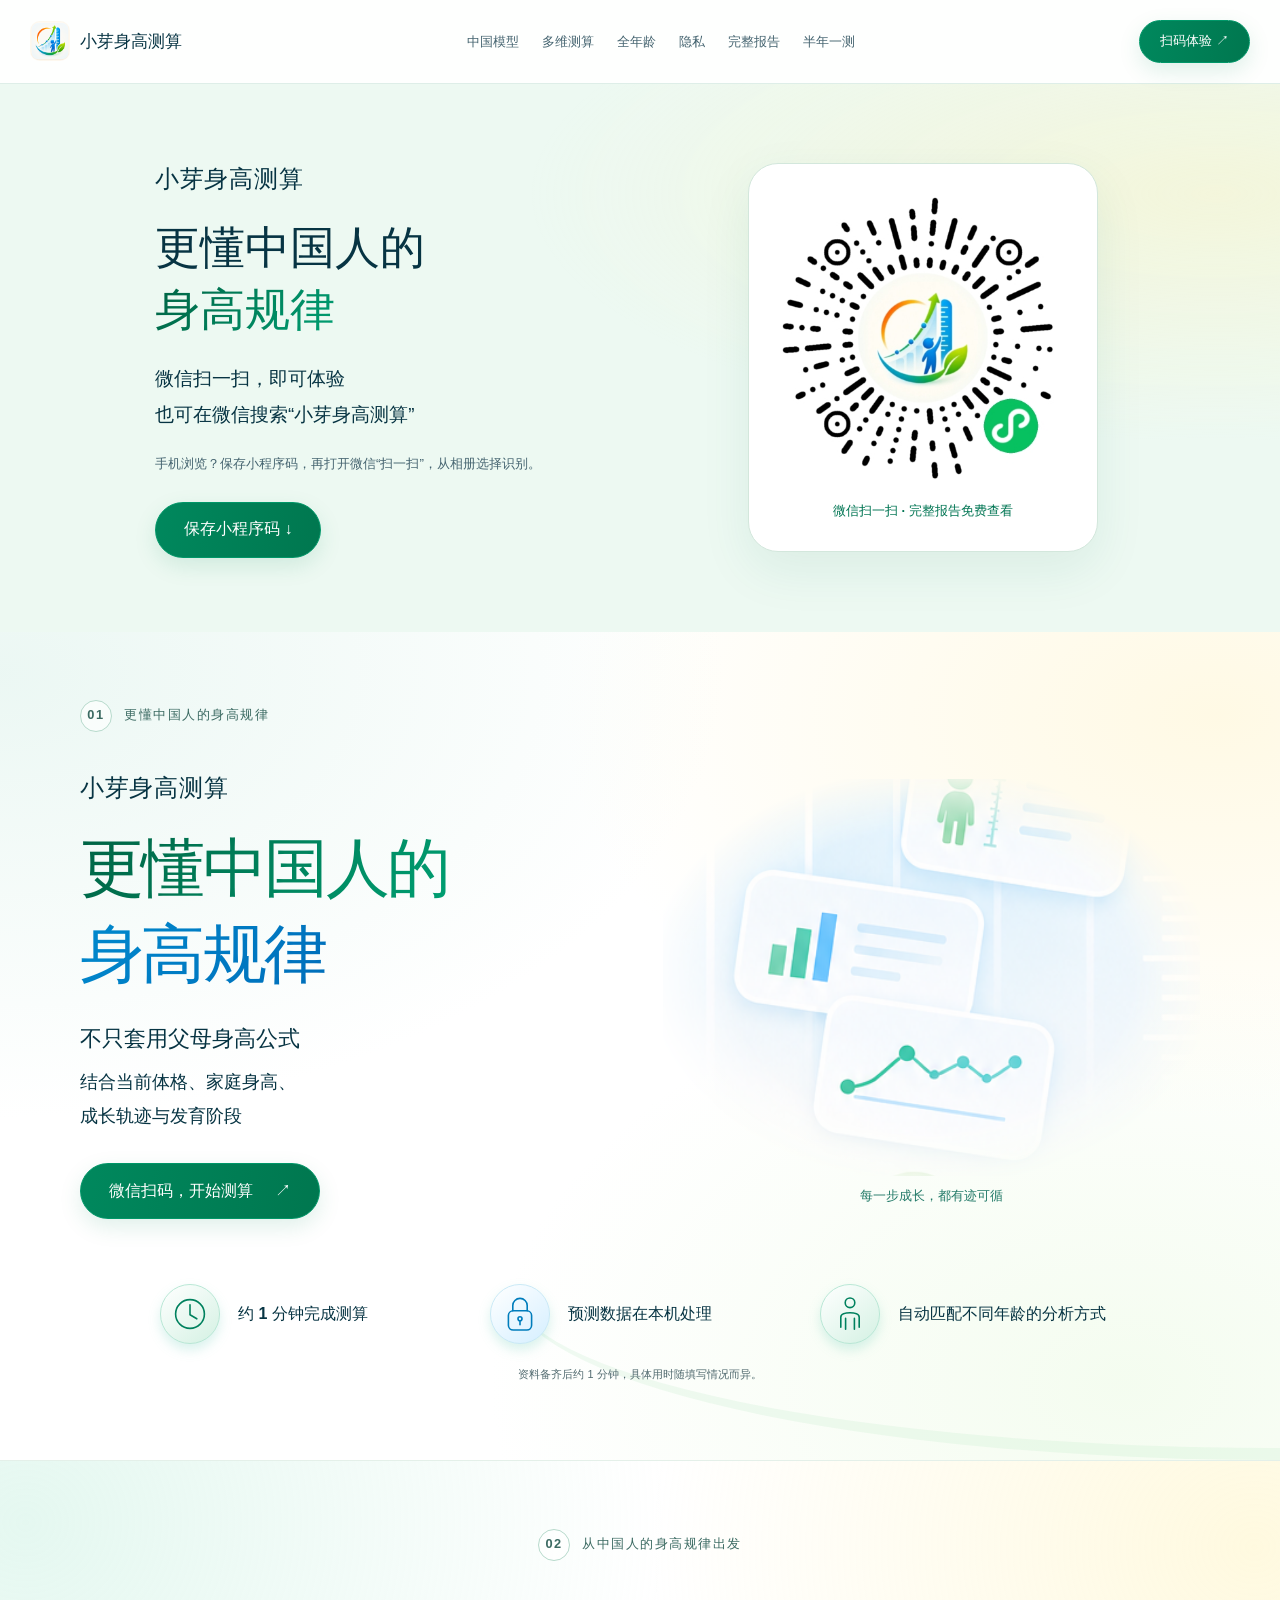
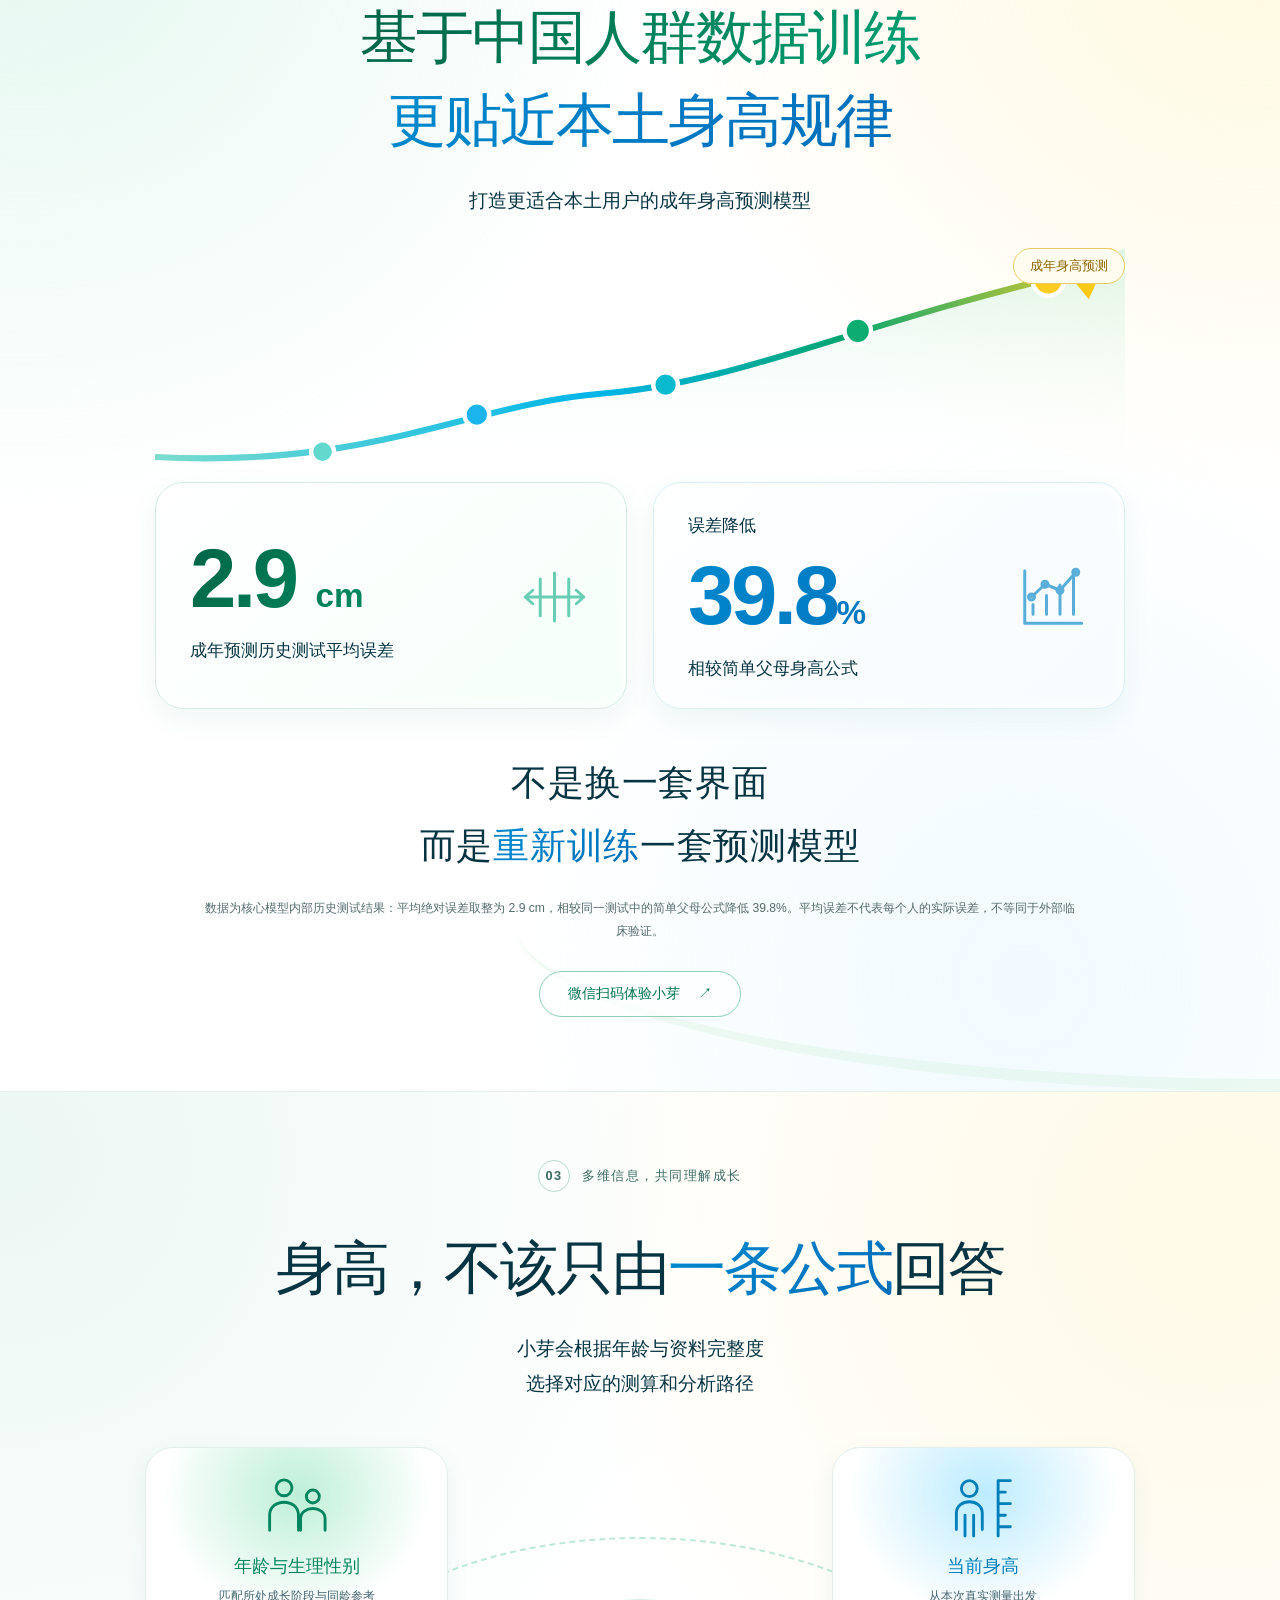
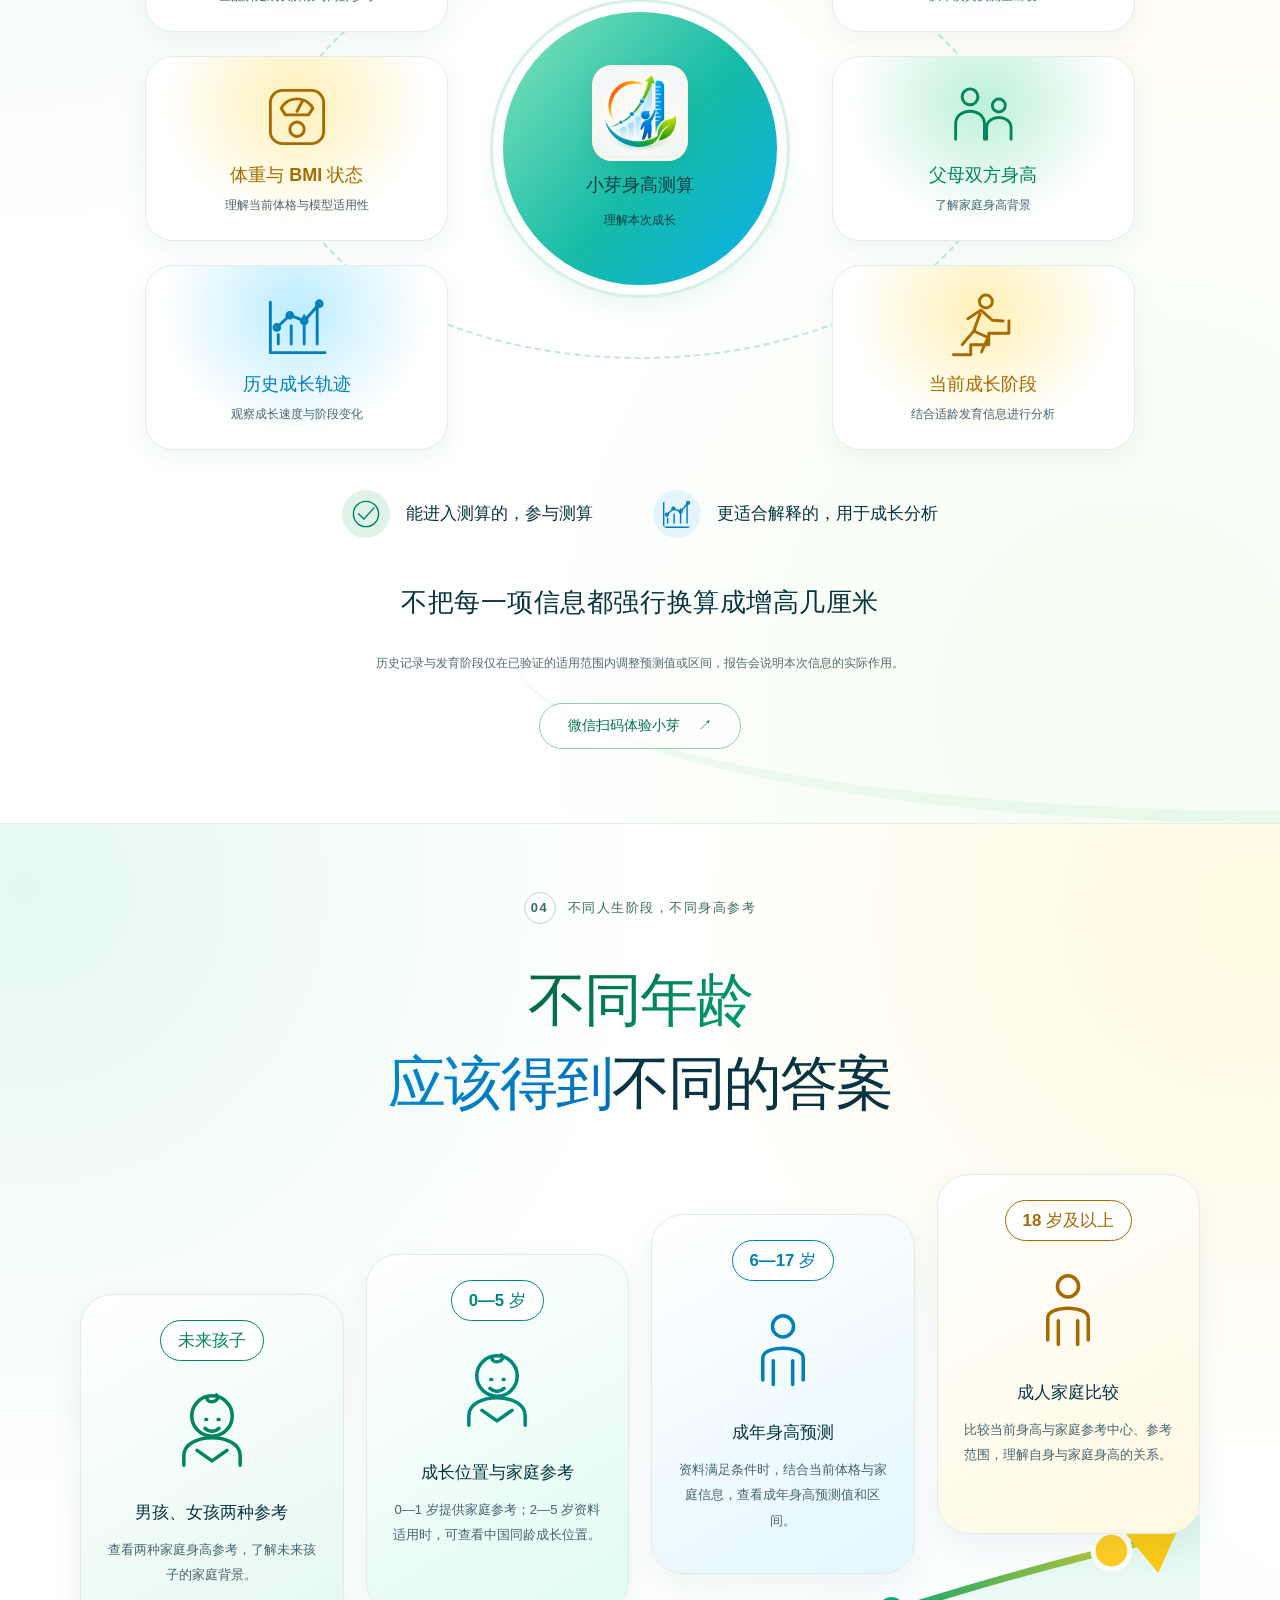
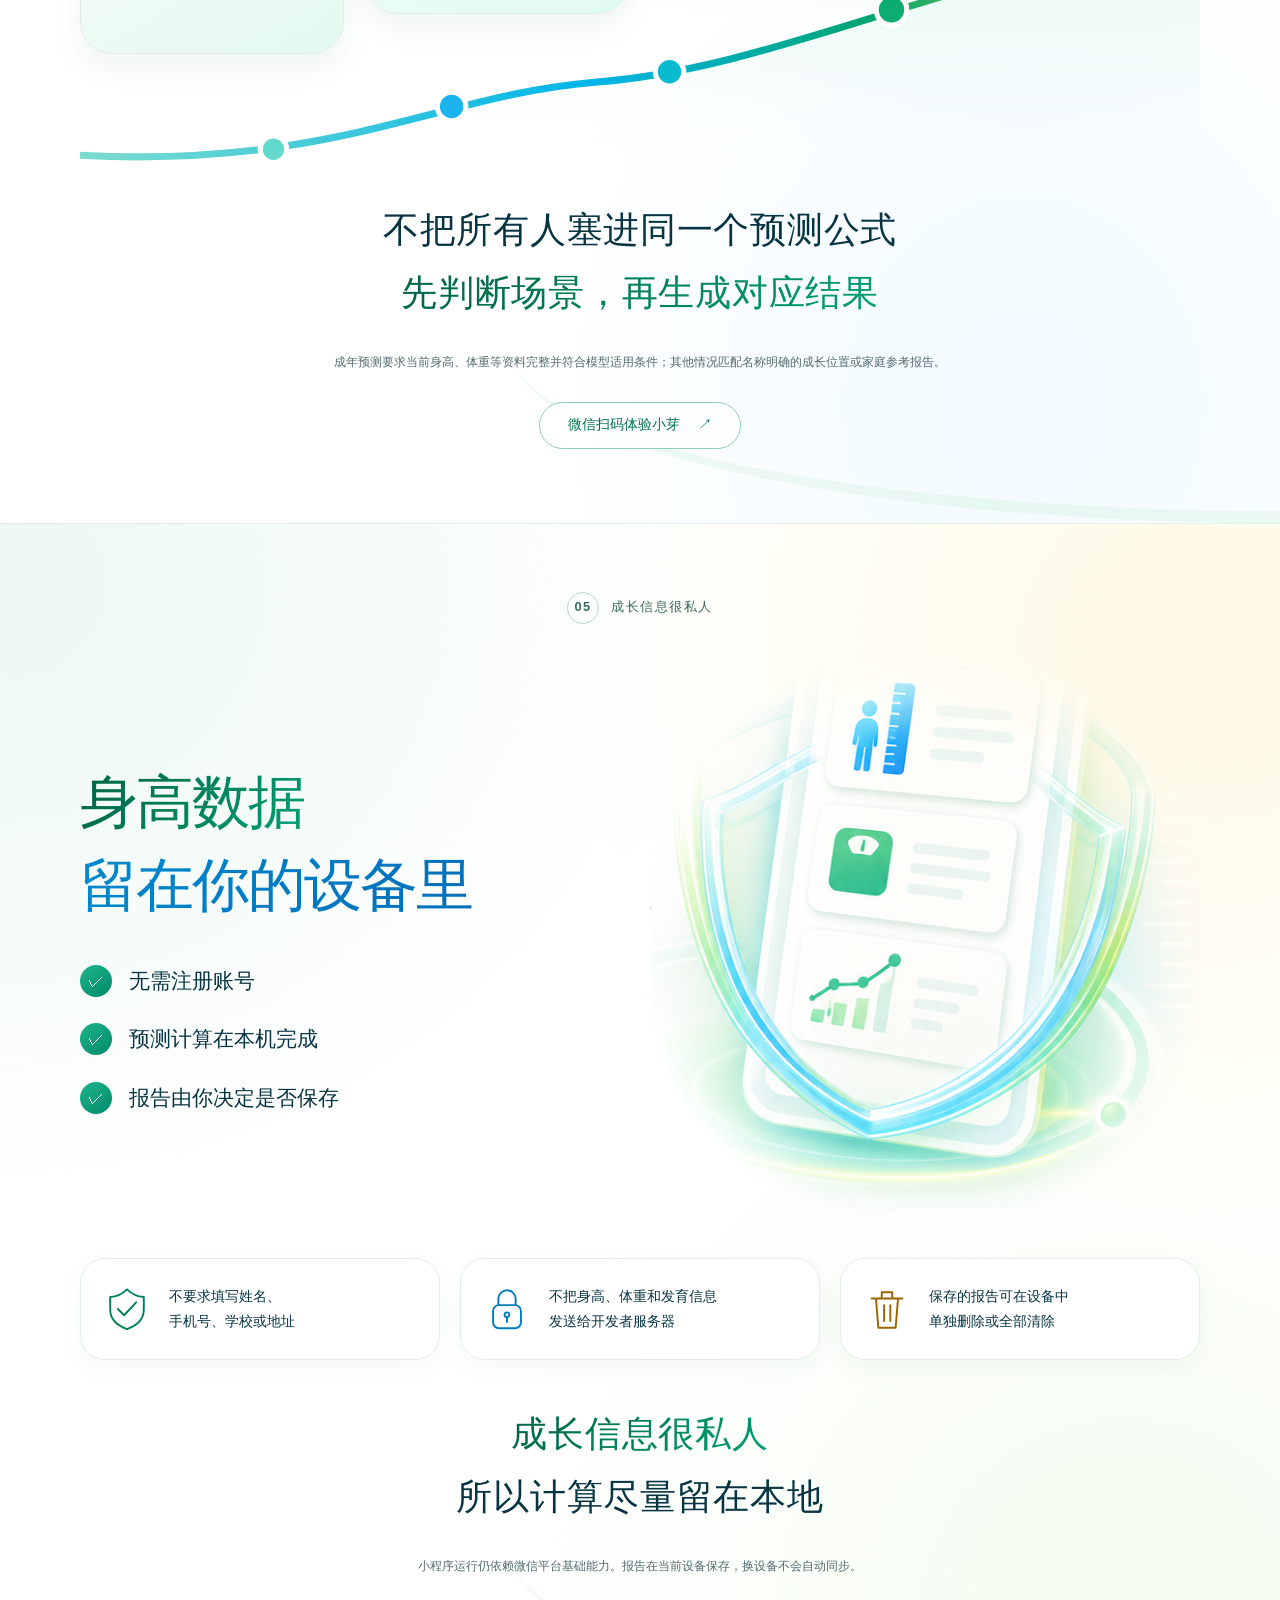
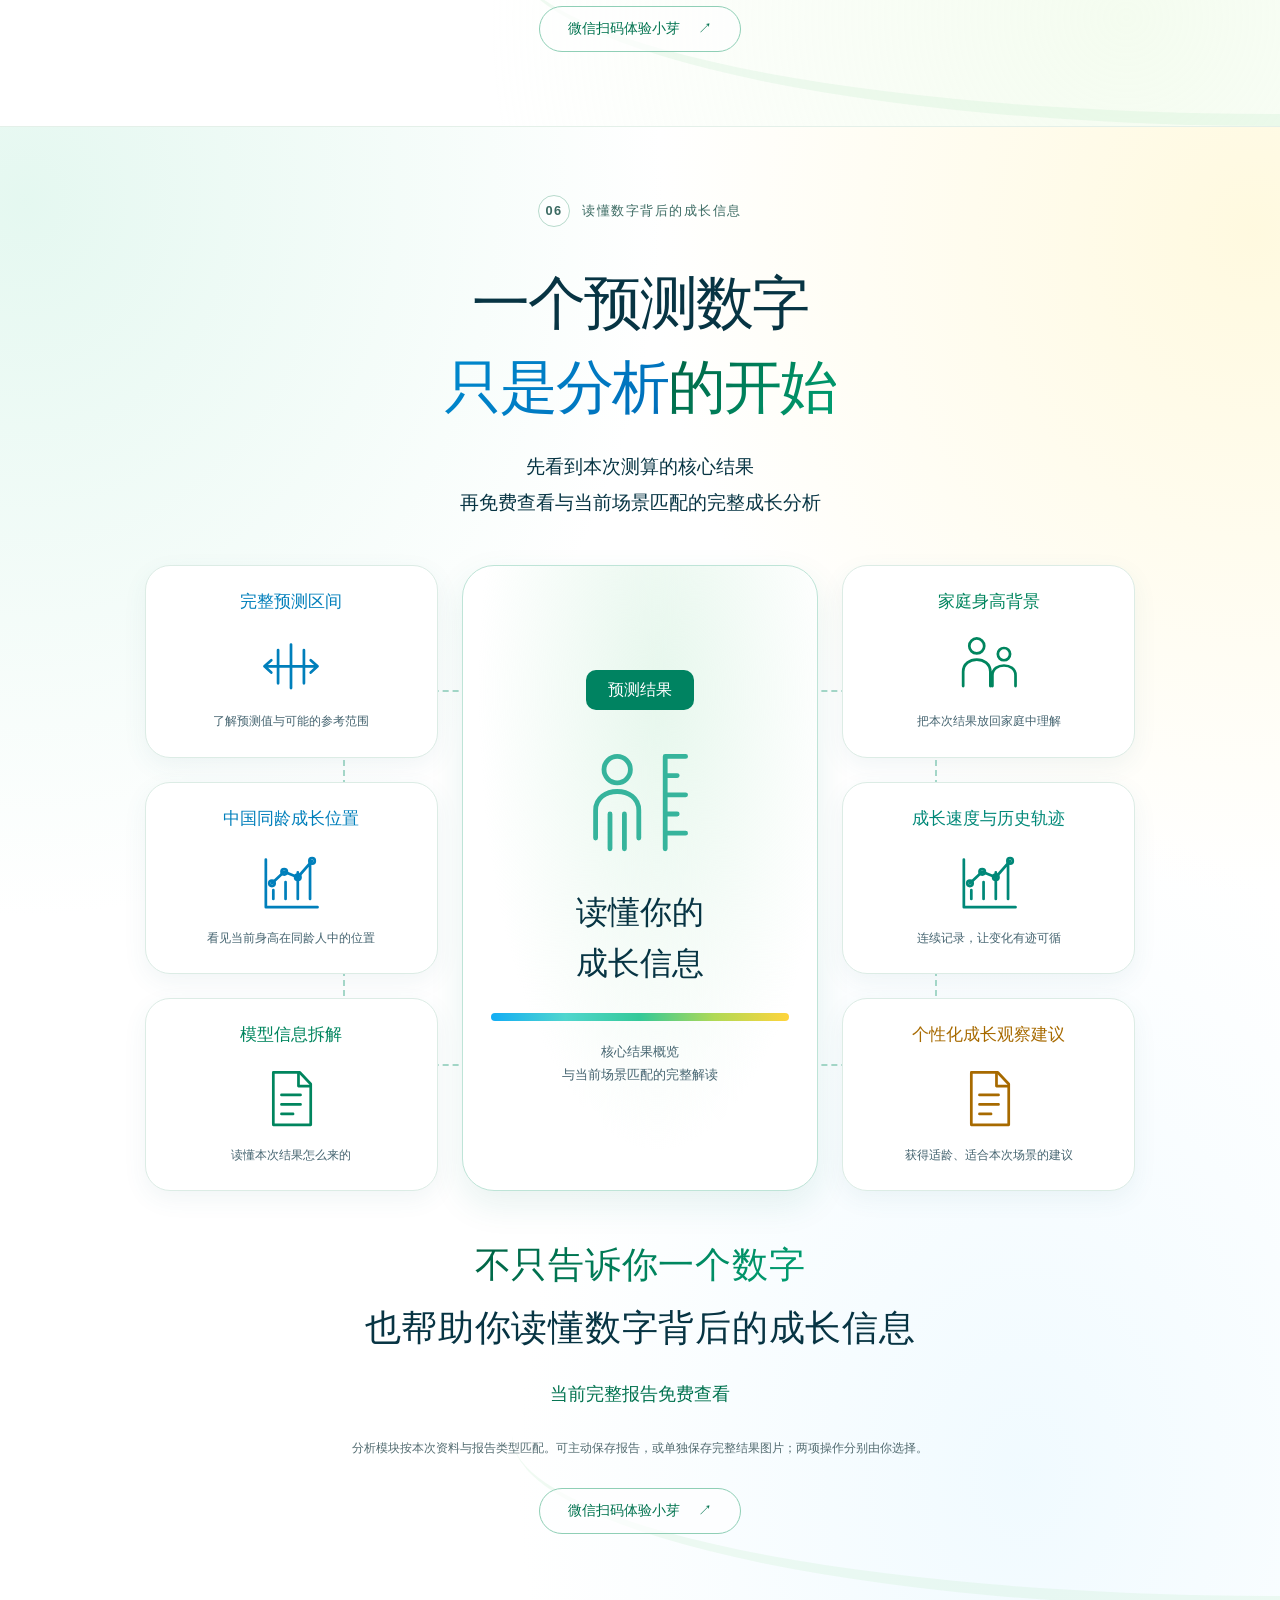
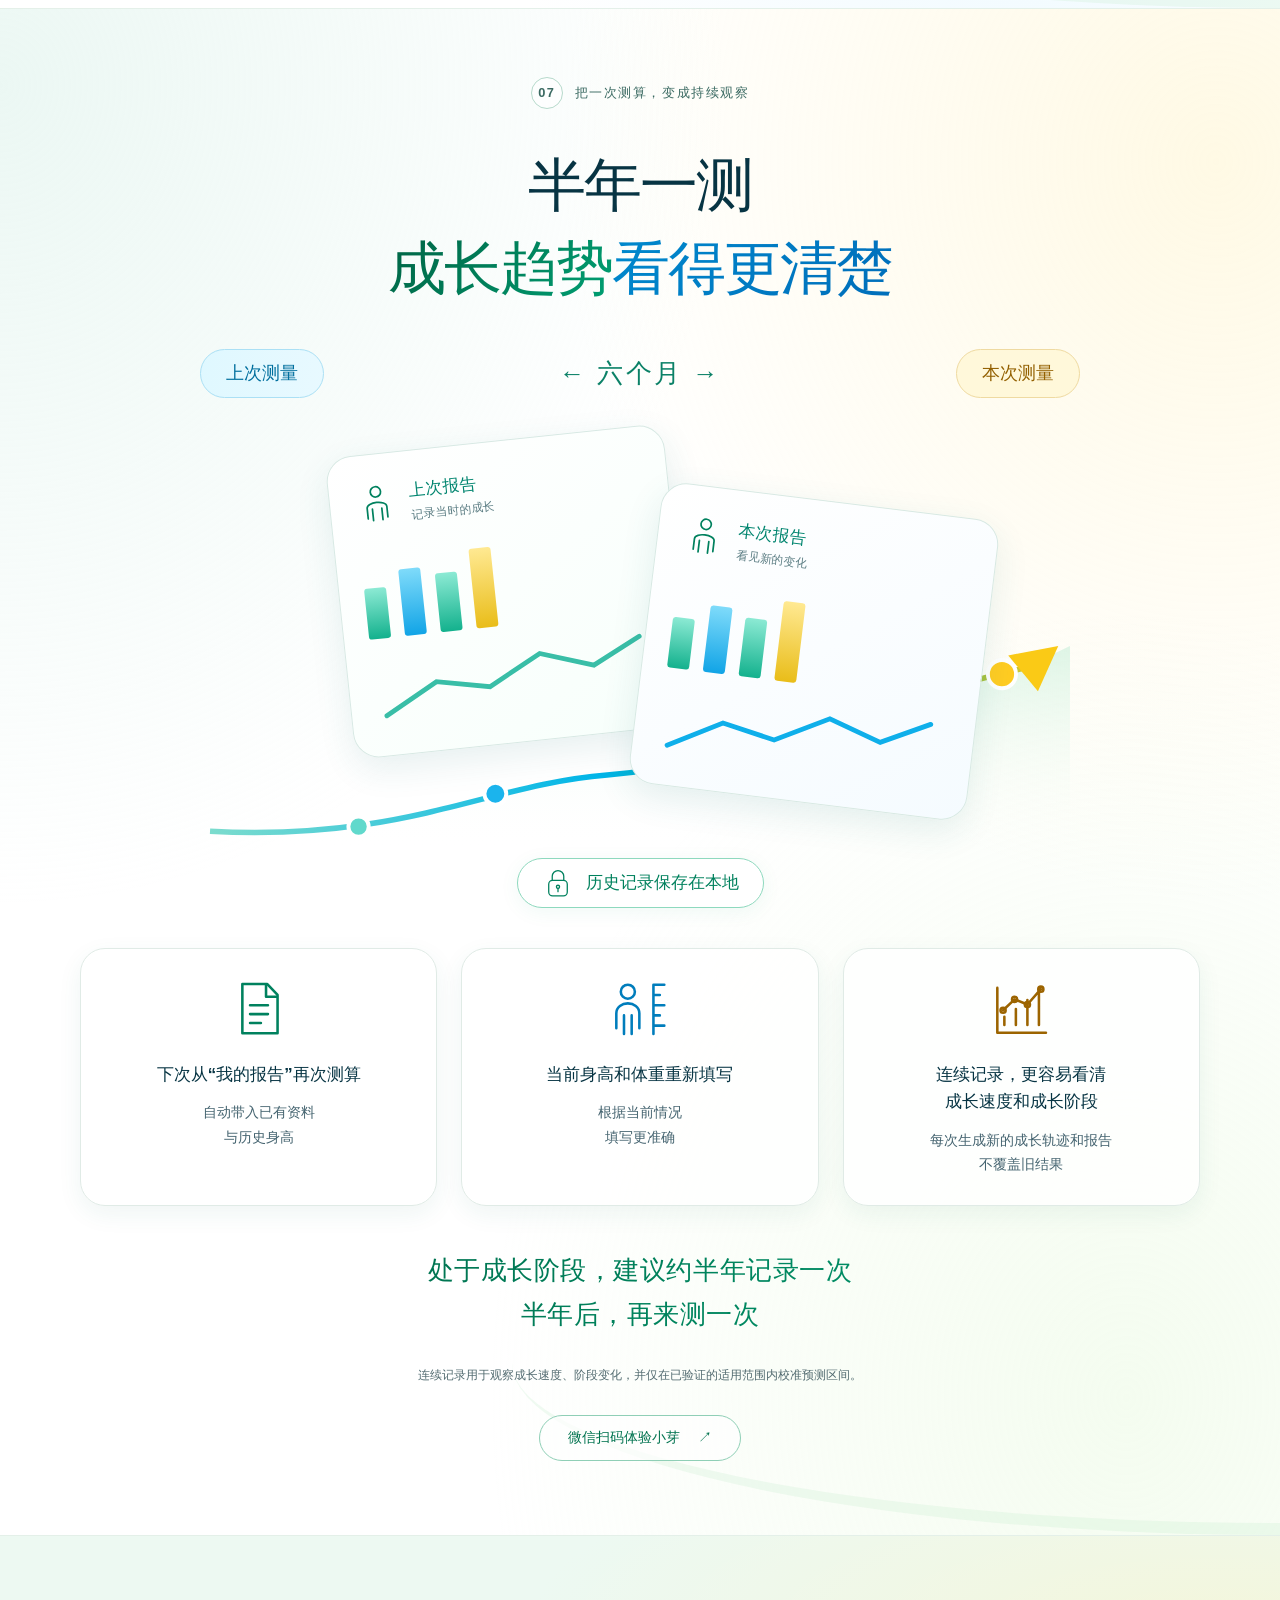
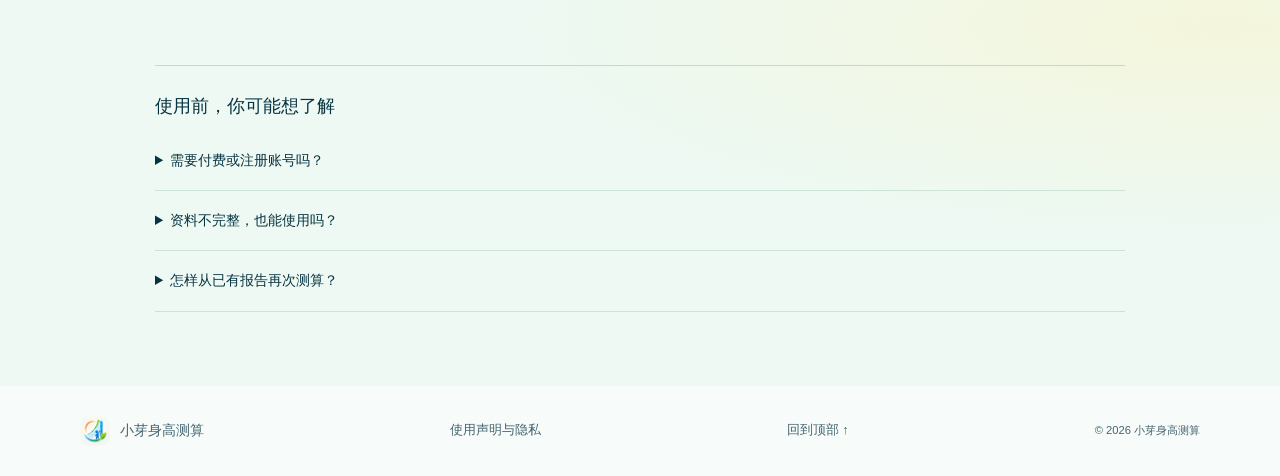
==== commit 850f4856: "Publish approved poster-style site with scan code at top" ====
--- a/index.html
+++ b/index.html
@@ -4,18 +4,18 @@
   <meta charset="utf-8">
   <meta name="viewport" content="width=device-width, initial-scale=1">
   <title>小芽身高测算｜儿童身高预测与成长记录微信小程序</title>
-  <meta name="description" content="小芽身高测算，更懂中国人的身高规律。基于中国人群成长数据，为适用的6—17岁用户提供成年身高预测，也支持当前成长位置、家庭参考与成人家庭比较。微信扫码免费使用，无需注册，预测数据在本机处理。">
-  <meta name="theme-color" content="#f4f8f7">
+  <meta name="description" content="小芽身高测算，更懂中国人的身高规律。基于中国人群数据训练，结合当前体格与家庭身高，为适用的6—17岁用户预测成年身高。免费查看完整成长分析，支持全年龄家庭参考、本地保存与半年成长记录。微信扫码使用，无需注册。">
+  <meta name="theme-color" content="#f5fcf9">
   <meta name="robots" content="index,follow,max-image-preview:large">
   <link rel="canonical" href="https://qingxi2020.github.io/">
   <link rel="icon" type="image/png" href="/brand-icon.png">
   <link rel="apple-touch-icon" href="/brand-icon.png">
-  <link rel="stylesheet" href="/styles.css">
+  <link rel="stylesheet" href="/poster.css">
   <meta property="og:type" content="website">
   <meta property="og:locale" content="zh_CN">
   <meta property="og:site_name" content="小芽身高测算">
   <meta property="og:title" content="小芽身高测算｜更懂中国人的身高规律">
-  <meta property="og:description" content="从身高预测到成长记录，多了解一点成长。微信扫码免费使用，无需注册，预测数据在本机处理。">
+  <meta property="og:description" content="基于中国人群数据训练，结合体格、家庭身高与适用的成长信息。免费读懂完整报告，持续记录成长，预测数据留在本机。">
   <meta property="og:url" content="https://qingxi2020.github.io/">
   <meta property="og:image" content="https://qingxi2020.github.io/share-card.png">
   <meta property="og:image:width" content="1000">
@@ -23,74 +23,52 @@
   <meta property="og:image:alt" content="小芽身高测算，更懂中国人的身高规律">
   <meta name="twitter:card" content="summary_large_image">
   <meta name="twitter:title" content="小芽身高测算｜更懂中国人的身高规律">
-  <meta name="twitter:description" content="中国人群成长数据训练，本地计算。微信扫码免费开始身高测算。">
+  <meta name="twitter:description" content="中国人群数据训练，多维信息分析，按年龄匹配报告。完整报告免费查看，成长记录保存在本机。">
   <meta name="twitter:image" content="https://qingxi2020.github.io/share-card.png">
   <script type="application/ld+json">
-  {"@context":"https://schema.org","@graph":[{"@type":"WebSite","@id":"https://qingxi2020.github.io/#website","url":"https://qingxi2020.github.io/","name":"小芽身高测算","inLanguage":"zh-CN","description":"小芽身高测算微信小程序官方介绍与扫码入口"},{"@type":"SoftwareApplication","@id":"https://qingxi2020.github.io/#application","name":"小芽身高测算","url":"https://qingxi2020.github.io/","description":"基于中国人群成长数据的身高测算微信小程序，提供成年身高预测、当前成长位置、家庭参考与成人家庭比较。","applicationCategory":"HealthApplication","operatingSystem":"微信（iOS、Android）","inLanguage":"zh-CN","isAccessibleForFree":true,"image":"https://qingxi2020.github.io/brand-icon.png","offers":{"@type":"Offer","price":"0","priceCurrency":"CNY"},"featureList":["适用的6—17岁用户成年身高预测","当前成长位置与家庭身高参考","本地报告保存与再次测算","预测数据在当前设备处理"]}]}
+  {"@context":"https://schema.org","@graph":[{"@type":"WebSite","@id":"https://qingxi2020.github.io/#website","url":"https://qingxi2020.github.io/","name":"小芽身高测算","inLanguage":"zh-CN","description":"小芽身高测算微信小程序官方介绍与扫码入口"},{"@type":"SoftwareApplication","@id":"https://qingxi2020.github.io/#application","name":"小芽身高测算","url":"https://qingxi2020.github.io/","description":"基于中国人群成长数据的身高测算微信小程序，结合体格与家庭信息，为不同年龄匹配成年身高预测、当前成长位置、家庭参考或成人家庭比较，免费提供完整成长分析。","applicationCategory":"HealthApplication","operatingSystem":"微信（iOS、Android）","inLanguage":"zh-CN","isAccessibleForFree":true,"image":"https://qingxi2020.github.io/brand-icon.png","offers":{"@type":"Offer","price":"0","priceCurrency":"CNY"},"featureList":["基于中国人群数据训练的成年身高预测模型","适用的6—17岁用户成年身高预测与参考区间","年龄、体格、家庭身高、历史记录与成长阶段分析","按年龄和资料匹配四类报告","免费查看与本次场景匹配的完整成长分析","本地保存报告并从历史报告再次测算","无需注册独立账号，预测数据在当前设备处理"]}]}
   </script>
 </head>
 <body>
-  <a class="skip-link" href="#main">跳到主要内容</a>
-  <header class="site-header">
-    <div class="container nav-wrap">
-      <a class="brand" href="/" aria-label="小芽身高测算首页"><img src="/brand-icon.png" width="42" height="42" alt=""><span>小芽身高测算</span></a>
-      <nav aria-label="主要导航"><a href="#features">了解小芽</a><a href="#faq">常见问题</a><a class="nav-cta" href="#start">扫码使用 <span aria-hidden="true">↗</span></a></nav>
-    </div>
-  </header>
-  <main id="main">
-    <section class="hero container" aria-labelledby="hero-title">
-      <div class="hero-copy">
-        <p class="eyebrow"><span class="status-dot" aria-hidden="true"></span> 一个认真对待成长的微信小程序</p>
-        <h1 id="hero-title">更懂中国人的<br><span>身高规律</span><span class="title-dot" aria-hidden="true">。</span></h1>
-        <p class="hero-description">身高的参考，不止父母身高公式。<br>小芽结合中国人群成长数据与本次身体信息，<br class="desktop-break">帮助你看懂身高预测、成长位置与变化。</p>
-        <div class="hero-actions"><a class="button button-primary" href="#start">微信扫码，开始测算 <span aria-hidden="true">↗</span></a><a class="text-link" href="#features">先了解一下 <span aria-hidden="true">↓</span></a></div>
-        <ul class="hero-promises" aria-label="使用特点"><li>免费查看完整报告</li><li>无需注册</li><li>本地计算</li></ul>
-      </div>
-      <div class="hero-visual">
-        <div class="orbit orbit-one" aria-hidden="true"></div><div class="orbit orbit-two" aria-hidden="true"></div>
-        <div class="growth-note"><span class="leaf-icon" aria-hidden="true">↗</span><span>每一次记录<br><strong>都让成长更清晰</strong></span></div>
-        <div class="scan-card" id="start">
-          <div class="scan-card-heading"><img src="/brand-icon.png" width="40" height="40" alt=""><div><strong>小芽身高测算</strong><span>微信小程序 · 即扫即用</span></div></div>
-          <a class="code-link" href="/miniprogram-code.jpg" aria-label="查看小芽身高测算官方小程序码原图"><img class="miniprogram-code" src="/miniprogram-code.jpg" width="430" height="430" alt="小芽身高测算官方小程序码，请使用微信扫一扫打开" fetchpriority="high"></a>
-          <h2>用微信扫一扫，开始了解成长</h2>
-          <p>手机浏览？可保存码图，在微信<br>“扫一扫”中从相册选择识别。</p>
-          <a class="code-download" href="/miniprogram-code.jpg" download="小芽身高测算-小程序码.jpg">保存小程序码 <span aria-hidden="true">↓</span></a>
-        </div>
-        <div class="visual-caption"><span aria-hidden="true">✦</span> 多一点了解，陪伴每一步成长</div>
-      </div>
-    </section>
-    <section class="trust-strip" aria-label="小芽的三个特点"><div class="container trust-grid">
-      <div><span class="trust-number">01</span><div><strong>从中国人群数据出发</strong><p>为中国人群而训练的身高测算模型</p></div></div>
-      <div><span class="trust-number">02</span><div><strong>一份与你的资料相符的参考</strong><p>按年龄和资料完整程度匹配报告</p></div></div>
-      <div><span class="trust-number">03</span><div><strong>成长信息，留在本机</strong><p>小程序不向开发者服务器上传预测数据</p></div></div>
-    </div></section>
-    <section class="section container" id="features" aria-labelledby="features-title">
-      <div class="section-heading"><div><p class="eyebrow">看懂成长，从合适的参考开始</p><h2 id="features-title">不同阶段，<br>都有值得了解的答案。</h2></div><p>小芽会根据本次资料匹配结果类型。<br>从成长中的你，到整个家庭的身高参考。</p></div>
-      <div class="report-grid">
-        <article class="report-card report-primary"><span class="card-index">01 / 成年身高预测</span><h3>未来的身高，<br>多一份有依据的参考。</h3><p>为 6—17 岁、资料完整且适合普通人群模型的用户，提供成年身高预测值和参考区间。</p><div class="range-illustration" aria-hidden="true"><span>预测参考区间</span><div class="range-track"><i></i><b></b></div><div class="range-labels"><span>观察可能的范围</span><span>理解结果</span></div></div><span class="card-tag">父母身高 + 年龄 + 当前身高与体重</span></article>
-        <article class="report-card"><span class="card-index">02 / 当前成长位置</span><h3>此刻的身高，<br>在同龄人中处于哪里？</h3><p>对照相应年龄与生理性别的身高参考，帮助理解当前成长位置。</p><div class="position-illustration" aria-hidden="true"><i></i><i></i><i></i><i></i><i></i><i></i><i></i></div><span class="card-tag">关注现在，也关注后续变化</span></article>
-        <article class="report-card"><span class="card-index">03 / 家庭参考</span><h3>从父母身高，<br>了解家庭的遗传参考。</h3><p>当资料不适合成年身高预测，或想了解未来孩子的身高参考时，查看名称明确的家庭参考报告。</p><span class="card-tag">家庭参考与成年预测分别呈现</span></article>
-        <article class="report-card"><span class="card-index">04 / 成人家庭比较</span><h3>成年后的身高，<br>也可以放回家庭中理解。</h3><p>结合已知身高与父母身高，查看成人家庭比较，了解自身与家庭参考的关系。</p><span class="card-tag">适合已成年用户</span></article>
-      </div>
-    </section>
-    <section class="record-section" aria-labelledby="records-title"><div class="container record-grid">
-      <div class="record-visual" aria-hidden="true"><div class="record-topline"><span>成长记录</span><span>留在你的设备</span></div><svg class="growth-line" viewBox="0 0 520 210" fill="none"><path d="M28 175H495M28 115H495M28 55H495" stroke="#d2e8de" stroke-dasharray="5 7"/><path d="M35 172C96 169 115 142 169 127S272 111 324 77S418 72 486 29" stroke="#0c8b70" stroke-width="5" stroke-linecap="round"/><g fill="#fff" stroke="#0c8b70" stroke-width="4"><circle cx="35" cy="172" r="8"/><circle cx="169" cy="127" r="8"/><circle cx="324" cy="77" r="8"/><circle cx="486" cy="29" r="8"/></g></svg><div class="record-labels"><span>记录当下</span><span>持续观察</span><span>看见变化</span></div><p class="illustration-note">成长记录示意，非测量或预测结果</p></div>
-      <div class="record-copy"><p class="eyebrow">把一次测算，变成持续了解</p><h2 id="records-title">成长是连续的。<br>你的记录，也可以是。</h2><p>主动保存本次报告，下次从“我的报告”再次测算。已有资料与上次身高可以带入，方便你继续记录。</p><p>连续身高记录更适合观察成长速度和阶段。在已经验证的适用范围内，历史信息也可用于校准预测区间。</p><a class="text-link" href="#start">从第一份报告开始 <span aria-hidden="true">↗</span></a></div>
-    </div></section>
-    <section class="section container how-section" aria-labelledby="how-title"><div class="section-heading"><div><p class="eyebrow">开始很简单</p><h2 id="how-title">打开微信，<br>给成长一点了解的时间。</h2></div><p>准备父母身高。测算成年身高时，<br>也准备好出生日期、当前身高与体重。</p></div>
-      <ol class="steps"><li><span class="step-number">1</span><h3>扫码打开小芽</h3><p>用微信扫一扫本页的小程序码，或在微信搜索“小芽身高测算”。</p></li><li><span class="step-number">2</span><h3>按提示填写本次资料</h3><p>如实填写身体信息。适用时确认成长阶段，也可以补充已有身高记录。</p></li><li><span class="step-number">3</span><h3>查看并保存你的参考</h3><p>免费解锁完整报告。需要时主动保存报告，或将结果图片保存到相册。</p></li></ol>
-    </section>
-    <section class="section container faq-section" id="faq" aria-labelledby="faq-title"><div><p class="eyebrow">你可能想了解</p><h2 id="faq-title">关于小芽的<br>几个常见问题。</h2><p class="faq-intro">先理解，再开始。<br>让每一次测算都有清楚的预期。</p></div><div class="faq-list">
-      <details><summary>小芽身高测算适合什么年龄？</summary><p>各年龄用户都可以获得与资料匹配的参考。其中，成年身高预测只适用于 6—17 岁、当前身高和体重等资料完整、符合普通人群模型条件的用户。其他情况会匹配当前成长位置、家庭参考或成人家庭比较。</p></details>
-      <details><summary>和只用父母身高的公式有什么不同？</summary><p>在成年预测的适用范围内，小芽会综合父母身高、年龄、生理性别、当前身高和体重。历史记录与成长阶段是否参与预测值或区间的调整，取决于模型已验证的适用范围；报告会说明本次资料的作用。</p></details>
-      <details><summary>需要付费或注册账号吗？</summary><p>目前小程序免费使用，无需注册独立账号。完成测算后点击免费解锁，即可查看完整报告。</p></details>
-      <details><summary>不知道体重，还能使用吗？</summary><p>可以按提示选择“不知道”。小芽会根据已知资料提供合适的其他参考，不会把缺少体重的结果当作成年身高预测。父亲与母亲的身高仍然需要填写。</p></details>
-      <details><summary>手机上看到网页，怎么打开小程序？</summary><p>可以点击“保存小程序码”；若浏览器只显示图片，长按图片保存。然后打开微信“扫一扫”，从相册中选择码图识别。也可以直接在微信搜索“小芽身高测算”。</p></details>
-      <details><summary>测算资料会上传吗？保存后怎样删除？</summary><p>小程序的预测输入、计算与报告保留在当前设备，不向开发者服务器上传。报告只有在你主动保存后才写入微信本地存储；可在“我的报告”单份删除，也可在设置中清除。换设备不会自动同步。</p></details>
-      <details><summary>可以用历史报告继续测算吗？</summary><p>可以。从明确的一份已保存报告进入“再次测算”，继承所需资料，并把上次身高转为历史记录。需要报告中有完整出生日期和测量日期，且上次测量早于本次日期；同一天的记录不能作为历史测量点。</p></details>
-    </div></section>
-    <section class="container final-cta" aria-labelledby="cta-title"><div><p class="eyebrow">每一步成长，都值得认真对待</p><h2 id="cta-title">从今天，<br>多了解一点成长。</h2><p>小芽身高测算 · 更懂中国人的身高规律</p><a class="button button-primary" href="#start">查看小程序码 <span aria-hidden="true">↑</span></a></div><a class="bottom-code" href="/miniprogram-code.jpg"><img src="/miniprogram-code.jpg" width="430" height="430" alt="微信扫一扫，打开小芽身高测算" loading="lazy"><span>微信扫一扫 · 免费使用</span></a></section>
-  </main>
-  <footer class="site-footer container"><div class="footer-brand"><img src="/brand-icon.png" width="28" height="28" alt=""><span>小芽身高测算</span></div><nav aria-label="页脚导航"><a href="/privacy.html">使用声明与隐私</a><a href="#faq">常见问题</a><a href="#start">扫码使用</a></nav><p>© 2026 小芽身高测算</p></footer>
-</body>
-</html>
+<a class="skip-link" href="#main">跳到主要内容</a>
+<header class="site-header"><div class="nav-wrap"><a class="brand" href="/"><img src="/brand-icon.png" width="40" height="40" alt=""><span>小芽身高测算</span></a><nav aria-label="主要导航"><a href="#china-model">中国模型</a><a href="#dimensions">多维测算</a><a href="#ages">全年龄</a><a href="#privacy">隐私</a><a href="#full-report">完整报告</a><a href="#records">半年一测</a></nav><a class="button button-small" href="#start">扫码体验 ↗</a></div></header>
+<main id="main">
+<section class="scan-section" id="start" aria-labelledby="scan-title"><div class="scan-inner"><div><p class="brand-line">小芽身高测算</p><h2 id="scan-title">更懂中国人的<br><span class="green-text">身高规律</span></h2><p class="lead">微信扫一扫，即可体验<br>也可在微信搜索“小芽身高测算”</p><p class="scan-help">手机浏览？保存小程序码，再打开微信“扫一扫”，从相册选择识别。</p><a class="button" href="/miniprogram-code.jpg" download="小芽身高测算-小程序码.jpg">保存小程序码 ↓</a></div><a class="scan-card" href="/miniprogram-code.jpg"><img src="/miniprogram-code.jpg" width="430" height="430" alt="小芽身高测算官方小程序码，请用微信扫一扫打开" loading="eager" fetchpriority="high"><span>微信扫一扫 · 完整报告免费查看</span></a></div></section>
+<section class="poster hero" id="overview" aria-labelledby="hero-title"><div class="poster-inner">
+<p class="chapter-label"><span>01</span> 更懂中国人的身高规律</p>
+<div class="hero-grid"><div class="hero-copy"><p class="brand-line">小芽身高测算</p><h1 id="hero-title"><span class="green-text">更懂中国人的</span><br><span class="blue-text">身高规律</span></h1><p class="hero-lead">不只套用父母身高公式</p><p class="lead">结合当前体格、家庭身高、<br>成长轨迹与发育阶段</p><a class="button" href="#start">微信扫码，开始测算 <span aria-hidden="true">↗</span></a></div>
+<div class="hero-art" aria-hidden="true"><div class="art-crop overview-crop"><img src="/poster-overview-art.png" width="1024" height="1536" alt="" fetchpriority="high"></div><span class="art-badge">每一步成长，都有迹可循</span></div></div>
+<div class="promise-row"><div><svg class="icon " viewBox="0 0 100 100" fill="none" stroke="currentColor" stroke-width="4" stroke-linecap="round" stroke-linejoin="round" aria-hidden="true"><circle cx="50" cy="50" r="36"/><path d="M50 27v25l17 10"/></svg><strong>约 1 分钟完成测算</strong></div><div><svg class="icon " viewBox="0 0 100 100" fill="none" stroke="currentColor" stroke-width="4" stroke-linecap="round" stroke-linejoin="round" aria-hidden="true"><rect x="21" y="42" width="58" height="48" rx="12"/><path d="M32 42V29a18 18 0 0 1 36 0v13"/><circle cx="50" cy="62" r="5"/><path d="M50 67v10"/></svg><strong>预测数据在本机处理</strong></div><div><svg class="icon " viewBox="0 0 100 100" fill="none" stroke="currentColor" stroke-width="4" stroke-linecap="round" stroke-linejoin="round" aria-hidden="true"><circle cx="50" cy="22" r="12"/><path d="M27 83V58c0-15 46-15 46 0v25M39 61v27m22-27v27"/></svg><strong>自动匹配不同年龄的分析方式</strong></div></div>
+<p class="quiet-note">资料备齐后约 1 分钟，具体用时随填写情况而异。</p></div></section>
+<section class="poster model-poster" id="china-model" aria-labelledby="model-title"><div class="poster-inner">
+<p class="chapter-label"><span>02</span> 从中国人的身高规律出发</p>
+<div class="center-heading"><h2 id="model-title"><span class="green-text">基于中国人群数据训练</span><br><span class="blue-text">更贴近本土身高规律</span></h2><p class="lead">打造更适合本土用户的成年身高预测模型</p></div>
+<div class="model-visual"><svg class="rise-curve" viewBox="0 0 1100 260" fill="none" aria-hidden="true"><defs><linearGradient id="model-line" x1="0" y1="250" x2="1100" y2="0" gradientUnits="userSpaceOnUse"><stop stop-color="#7cdccd"/><stop offset=".45" stop-color="#00b5e9"/><stop offset=".7" stop-color="#00a571"/><stop offset="1" stop-color="#ffd024"/></linearGradient><linearGradient id="model-fill" x2="0" y2="1"><stop stop-color="#7bdbb2" stop-opacity=".25"/><stop offset="1" stop-color="#fff" stop-opacity="0"/></linearGradient></defs><path d="M0 237C250 250 355 177 508 165S792 87 1039 29L1100 0V260H0Z" fill="url(#model-fill)"/><path d="M0 237C250 250 355 177 508 165S792 87 1039 29" stroke="url(#model-line)" stroke-width="7"/><path d="m1021 12 64-12-26 58Z" fill="#faca16"/><g stroke="#fff" stroke-width="5"><circle cx="190" cy="231" r="13" fill="#61d9cc"/><circle cx="365" cy="189" r="14" fill="#1bb4ed"/><circle cx="579" cy="155" r="14" fill="#0abbcf"/><circle cx="797" cy="94" r="15" fill="#0dac71"/><circle cx="1013" cy="36" r="18" fill="#ffcc22"/></g></svg><span class="prediction-label">成年身高预测</span></div>
+<div class="metric-grid"><article class="metric-card"><div><p class="metric-number green-text">2.9 <span>cm</span></p><h3>成年预测历史测试平均误差</h3></div><svg class="icon " viewBox="0 0 100 100" fill="none" stroke="currentColor" stroke-width="4" stroke-linecap="round" stroke-linejoin="round" aria-hidden="true"><path d="M11 52h78m-68-9L11 52l10 9m58-18 10 9-10 9M31 28v49m38-49v49M50 20v64"/></svg></article><article class="metric-card blue-card"><div><p class="metric-kicker">误差降低</p><p class="metric-number blue-text">39.8<span>%</span></p><h3>相较简单父母身高公式</h3></div><svg class="icon " viewBox="0 0 100 100" fill="none" stroke="currentColor" stroke-width="4" stroke-linecap="round" stroke-linejoin="round" aria-hidden="true"><path d="M13 17v70h76M24 75V62m18 13V50m18 25V36m18 39V19M22 52l18-17 20 8 21-24"/><circle cx="22" cy="52" r="4"/><circle cx="40" cy="35" r="4"/><circle cx="60" cy="43" r="4"/><circle cx="81" cy="19" r="4"/></svg></article></div>
+<p class="statement">不是换一套界面<br>而是<span class="blue-text">重新训练</span>一套预测模型</p>
+<p class="evidence-note">数据为核心模型内部历史测试结果：平均绝对误差取整为 2.9 cm，相较同一测试中的简单父母公式降低 39.8%。平均误差不代表每个人的实际误差，不等同于外部临床验证。</p>
+<a class="chapter-cta" href="#start">微信扫码体验小芽 <span aria-hidden="true">↗</span></a></div></section>
+<section class="poster dimensions-poster" id="dimensions" aria-labelledby="dimensions-title"><div class="poster-inner">
+<p class="chapter-label"><span>03</span> 多维信息，共同理解成长</p>
+<div class="center-heading"><h2 id="dimensions-title">身高，<br class="mobile-break">不该只由<span class="blue-text">一条公式</span>回答</h2><p class="lead">小芽会根据年龄与资料完整度<br>选择对应的测算和分析路径</p></div>
+<div class="dimension-map"><div class="dimension-hub"><img src="/brand-icon.png" width="110" height="110" alt=""><strong>小芽身高测算</strong><span>理解本次成长</span></div>
+<article class="dimension-card dimension-1 green"><svg class="icon " viewBox="0 0 100 100" fill="none" stroke="currentColor" stroke-width="4" stroke-linecap="round" stroke-linejoin="round" aria-hidden="true"><circle cx="32" cy="22" r="11"/><circle cx="72" cy="34" r="9"/><path d="M12 81V60c0-24 40-24 40 0v21m3 0V65c0-19 34-19 34 0v16"/></svg><h3>年龄与生理性别</h3><p>匹配所处成长阶段与同龄参考</p></article><article class="dimension-card dimension-2 blue"><svg class="icon " viewBox="0 0 100 100" fill="none" stroke="currentColor" stroke-width="4" stroke-linecap="round" stroke-linejoin="round" aria-hidden="true"><circle cx="31" cy="23" r="11"/><path d="M13 80V57c0-21 36-21 36 0v23M25 60v29m12-29v29M71 12v77m0-77h17M71 28h10M71 44h17M71 60h10M71 76h17"/></svg><h3>当前身高</h3><p>从本次真实测量出发</p></article><article class="dimension-card dimension-3 gold"><svg class="icon " viewBox="0 0 100 100" fill="none" stroke="currentColor" stroke-width="4" stroke-linecap="round" stroke-linejoin="round" aria-hidden="true"><rect x="13" y="13" width="74" height="74" rx="17"/><path d="M28 38a25 25 0 0 1 44 0l-6 9H34Z"/><path d="m50 42 8-15"/><circle cx="50" cy="67" r="10"/></svg><h3>体重与 BMI 状态</h3><p>理解当前体格与模型适用性</p></article><article class="dimension-card dimension-4 green"><svg class="icon " viewBox="0 0 100 100" fill="none" stroke="currentColor" stroke-width="4" stroke-linecap="round" stroke-linejoin="round" aria-hidden="true"><circle cx="32" cy="22" r="11"/><circle cx="72" cy="34" r="9"/><path d="M12 81V60c0-24 40-24 40 0v21m3 0V65c0-19 34-19 34 0v16"/></svg><h3>父母双方身高</h3><p>了解家庭身高背景</p></article><article class="dimension-card dimension-5 blue"><svg class="icon " viewBox="0 0 100 100" fill="none" stroke="currentColor" stroke-width="4" stroke-linecap="round" stroke-linejoin="round" aria-hidden="true"><path d="M13 17v70h76M24 75V62m18 13V50m18 25V36m18 39V19M22 52l18-17 20 8 21-24"/><circle cx="22" cy="52" r="4"/><circle cx="40" cy="35" r="4"/><circle cx="60" cy="43" r="4"/><circle cx="81" cy="19" r="4"/></svg><h3>历史成长轨迹</h3><p>观察成长速度与阶段变化</p></article><article class="dimension-card dimension-6 gold"><svg class="icon " viewBox="0 0 100 100" fill="none" stroke="currentColor" stroke-width="4" stroke-linecap="round" stroke-linejoin="round" aria-hidden="true"><circle cx="54" cy="16" r="9"/><path d="m29 40 18-12 16 14 15 1M46 33 37 57l20 9-9 20m-9-31L21 76M9 90h24V76h25V60h28V43"/></svg><h3>当前成长阶段</h3><p>结合适龄发育信息进行分析</p></article></div><div class="principle-row"><p><svg class="icon " viewBox="0 0 100 100" fill="none" stroke="currentColor" stroke-width="4" stroke-linecap="round" stroke-linejoin="round" aria-hidden="true"><circle cx="50" cy="50" r="35"/><path d="m29 49 15 15 28-31"/></svg><strong>能进入测算的，参与测算</strong></p><p><svg class="icon " viewBox="0 0 100 100" fill="none" stroke="currentColor" stroke-width="4" stroke-linecap="round" stroke-linejoin="round" aria-hidden="true"><path d="M13 17v70h76M24 75V62m18 13V50m18 25V36m18 39V19M22 52l18-17 20 8 21-24"/><circle cx="22" cy="52" r="4"/><circle cx="40" cy="35" r="4"/><circle cx="60" cy="43" r="4"/><circle cx="81" cy="19" r="4"/></svg><strong>更适合解释的，用于成长分析</strong></p></div><p class="statement statement-small">不把每一项信息都强行换算成增高几厘米</p><p class="quiet-note">历史记录与发育阶段仅在已验证的适用范围内调整预测值或区间，报告会说明本次信息的实际作用。</p><a class="chapter-cta" href="#start">微信扫码体验小芽 <span aria-hidden="true">↗</span></a></div></section>
+<section class="poster ages-poster" id="ages" aria-labelledby="ages-title"><div class="poster-inner">
+<p class="chapter-label"><span>04</span> 不同人生阶段，不同身高参考</p>
+<div class="center-heading"><h2 id="ages-title"><span class="green-text">不同年龄</span><br><span class="blue-text">应该得到</span>不同的答案</h2></div><div class="age-staircase"><article class="age-card green"><span class="age-label">未来孩子</span><svg class="icon " viewBox="0 0 100 100" fill="none" stroke="currentColor" stroke-width="4" stroke-linecap="round" stroke-linejoin="round" aria-hidden="true"><circle cx="50" cy="33" r="23"/><path d="M44 11c0 11 18 4 11-2M43 37h1m13 0h1M42 47q8 7 16 0M18 89V78c0-27 64-27 64 0v11M33 72l17 12 17-12"/></svg><h3>男孩、女孩两种参考</h3><p>查看两种家庭身高参考，了解未来孩子的家庭背景。</p></article><article class="age-card teal"><span class="age-label">0—5 岁</span><svg class="icon " viewBox="0 0 100 100" fill="none" stroke="currentColor" stroke-width="4" stroke-linecap="round" stroke-linejoin="round" aria-hidden="true"><circle cx="50" cy="33" r="23"/><path d="M44 11c0 11 18 4 11-2M43 37h1m13 0h1M42 47q8 7 16 0M18 89V78c0-27 64-27 64 0v11M33 72l17 12 17-12"/></svg><h3>成长位置与家庭参考</h3><p>0—1 岁提供家庭参考；2—5 岁资料适用时，可查看中国同龄成长位置。</p></article><article class="age-card blue"><span class="age-label">6—17 岁</span><svg class="icon " viewBox="0 0 100 100" fill="none" stroke="currentColor" stroke-width="4" stroke-linecap="round" stroke-linejoin="round" aria-hidden="true"><circle cx="50" cy="22" r="12"/><path d="M27 83V58c0-15 46-15 46 0v25M39 61v27m22-27v27"/></svg><h3>成年身高预测</h3><p>资料满足条件时，结合当前体格与家庭信息，查看成年身高预测值和区间。</p></article><article class="age-card gold"><span class="age-label">18 岁及以上</span><svg class="icon " viewBox="0 0 100 100" fill="none" stroke="currentColor" stroke-width="4" stroke-linecap="round" stroke-linejoin="round" aria-hidden="true"><circle cx="50" cy="22" r="12"/><path d="M27 83V58c0-15 46-15 46 0v25M39 61v27m22-27v27"/></svg><h3>成人家庭比较</h3><p>比较当前身高与家庭参考中心、参考范围，理解自身与家庭身高的关系。</p></article></div><div class="age-curve"><svg class="rise-curve" viewBox="0 0 1100 260" fill="none" aria-hidden="true"><defs><linearGradient id="age-line" x1="0" y1="250" x2="1100" y2="0" gradientUnits="userSpaceOnUse"><stop stop-color="#7cdccd"/><stop offset=".45" stop-color="#00b5e9"/><stop offset=".7" stop-color="#00a571"/><stop offset="1" stop-color="#ffd024"/></linearGradient><linearGradient id="age-fill" x2="0" y2="1"><stop stop-color="#7bdbb2" stop-opacity=".25"/><stop offset="1" stop-color="#fff" stop-opacity="0"/></linearGradient></defs><path d="M0 237C250 250 355 177 508 165S792 87 1039 29L1100 0V260H0Z" fill="url(#age-fill)"/><path d="M0 237C250 250 355 177 508 165S792 87 1039 29" stroke="url(#age-line)" stroke-width="7"/><path d="m1021 12 64-12-26 58Z" fill="#faca16"/><g stroke="#fff" stroke-width="5"><circle cx="190" cy="231" r="13" fill="#61d9cc"/><circle cx="365" cy="189" r="14" fill="#1bb4ed"/><circle cx="579" cy="155" r="14" fill="#0abbcf"/><circle cx="797" cy="94" r="15" fill="#0dac71"/><circle cx="1013" cy="36" r="18" fill="#ffcc22"/></g></svg></div><p class="statement">不把所有人塞进同一个预测公式<br><span class="green-text">先判断场景，再生成对应结果</span></p><p class="quiet-note">成年预测要求当前身高、体重等资料完整并符合模型适用条件；其他情况匹配名称明确的成长位置或家庭参考报告。</p><a class="chapter-cta" href="#start">微信扫码体验小芽 <span aria-hidden="true">↗</span></a></div></section>
+<section class="poster privacy-poster" id="privacy" aria-labelledby="privacy-title"><div class="poster-inner">
+<p class="chapter-label"><span>05</span> 成长信息很私人</p>
+<div class="privacy-grid"><div><h2 id="privacy-title"><span class="green-text">身高数据</span><br><span class="blue-text">留在你的设备里</span></h2><ul class="privacy-promises"><li>无需注册账号</li><li>预测计算在本机完成</li><li>报告由你决定是否保存</li></ul></div><div class="art-crop privacy-crop" aria-hidden="true"><img src="/poster-privacy-art.png" width="1024" height="1536" alt="" loading="lazy"></div></div>
+<div class="privacy-points"><article><svg class="icon " viewBox="0 0 100 100" fill="none" stroke="currentColor" stroke-width="4" stroke-linecap="round" stroke-linejoin="round" aria-hidden="true"><path d="M50 9c10 10 22 15 35 16v26c0 21-13 32-35 41-22-9-35-20-35-41V25c13-1 25-6 35-16Z"/><path d="m31 50 13 13 25-27"/></svg><p>不要求填写姓名、<br>手机号、学校或地址</p></article><article><svg class="icon " viewBox="0 0 100 100" fill="none" stroke="currentColor" stroke-width="4" stroke-linecap="round" stroke-linejoin="round" aria-hidden="true"><rect x="21" y="42" width="58" height="48" rx="12"/><path d="M32 42V29a18 18 0 0 1 36 0v13"/><circle cx="50" cy="62" r="5"/><path d="M50 67v10"/></svg><p>不把身高、体重和发育信息<br>发送给开发者服务器</p></article><article><svg class="icon " viewBox="0 0 100 100" fill="none" stroke="currentColor" stroke-width="4" stroke-linecap="round" stroke-linejoin="round" aria-hidden="true"><path d="M18 28h64M39 28V15h22v13M27 28l5 61h36l5-61M44 42v33m13-33v33"/></svg><p>保存的报告可在设备中<br>单独删除或全部清除</p></article></div><p class="statement"><span class="green-text">成长信息很私人</span><br>所以计算尽量留在本地</p><p class="quiet-note">小程序运行仍依赖微信平台基础能力。报告在当前设备保存，换设备不会自动同步。</p><a class="chapter-cta" href="#start">微信扫码体验小芽 <span aria-hidden="true">↗</span></a></div></section>
+<section class="poster report-poster" id="full-report" aria-labelledby="report-title"><div class="poster-inner">
+<p class="chapter-label"><span>06</span> 读懂数字背后的成长信息</p>
+<div class="center-heading"><h2 id="report-title">一个预测数字<br><span class="blue-text">只是分析</span><span class="green-text">的开始</span></h2><p class="lead">先看到本次测算的核心结果<br>再免费查看与当前场景匹配的完整成长分析</p></div>
+<div class="report-map"><div class="report-center"><span class="report-pill">预测结果</span><svg class="icon " viewBox="0 0 100 100" fill="none" stroke="currentColor" stroke-width="4" stroke-linecap="round" stroke-linejoin="round" aria-hidden="true"><circle cx="31" cy="23" r="11"/><path d="M13 80V57c0-21 36-21 36 0v23M25 60v29m12-29v29M71 12v77m0-77h17M71 28h10M71 44h17M71 60h10M71 76h17"/></svg><strong>读懂你的<br>成长信息</strong><div class="spectrum"></div><p>核心结果概览<br>与当前场景匹配的完整解读</p></div><article class="report-module report-module-1 blue"><h3>完整预测区间</h3><svg class="icon " viewBox="0 0 100 100" fill="none" stroke="currentColor" stroke-width="4" stroke-linecap="round" stroke-linejoin="round" aria-hidden="true"><path d="M11 52h78m-68-9L11 52l10 9m58-18 10 9-10 9M31 28v49m38-49v49M50 20v64"/></svg><p>了解预测值与可能的参考范围</p></article><article class="report-module report-module-2 green"><h3>家庭身高背景</h3><svg class="icon " viewBox="0 0 100 100" fill="none" stroke="currentColor" stroke-width="4" stroke-linecap="round" stroke-linejoin="round" aria-hidden="true"><circle cx="32" cy="22" r="11"/><circle cx="72" cy="34" r="9"/><path d="M12 81V60c0-24 40-24 40 0v21m3 0V65c0-19 34-19 34 0v16"/></svg><p>把本次结果放回家庭中理解</p></article><article class="report-module report-module-3 blue"><h3>中国同龄成长位置</h3><svg class="icon " viewBox="0 0 100 100" fill="none" stroke="currentColor" stroke-width="4" stroke-linecap="round" stroke-linejoin="round" aria-hidden="true"><path d="M13 17v70h76M24 75V62m18 13V50m18 25V36m18 39V19M22 52l18-17 20 8 21-24"/><circle cx="22" cy="52" r="4"/><circle cx="40" cy="35" r="4"/><circle cx="60" cy="43" r="4"/><circle cx="81" cy="19" r="4"/></svg><p>看见当前身高在同龄人中的位置</p></article><article class="report-module report-module-4 teal"><h3>成长速度与历史轨迹</h3><svg class="icon " viewBox="0 0 100 100" fill="none" stroke="currentColor" stroke-width="4" stroke-linecap="round" stroke-linejoin="round" aria-hidden="true"><path d="M13 17v70h76M24 75V62m18 13V50m18 25V36m18 39V19M22 52l18-17 20 8 21-24"/><circle cx="22" cy="52" r="4"/><circle cx="40" cy="35" r="4"/><circle cx="60" cy="43" r="4"/><circle cx="81" cy="19" r="4"/></svg><p>连续记录，让变化有迹可循</p></article><article class="report-module report-module-5 green"><h3>模型信息拆解</h3><svg class="icon " viewBox="0 0 100 100" fill="none" stroke="currentColor" stroke-width="4" stroke-linecap="round" stroke-linejoin="round" aria-hidden="true"><path d="M24 11h39l16 17v60H24Z"/><path d="M61 12v19h17M36 44h28M36 58h28M36 72h17"/></svg><p>读懂本次结果怎么来的</p></article><article class="report-module report-module-6 gold"><h3>个性化成长观察建议</h3><svg class="icon " viewBox="0 0 100 100" fill="none" stroke="currentColor" stroke-width="4" stroke-linecap="round" stroke-linejoin="round" aria-hidden="true"><path d="M24 11h39l16 17v60H24Z"/><path d="M61 12v19h17M36 44h28M36 58h28M36 72h17"/></svg><p>获得适龄、适合本次场景的建议</p></article></div><p class="statement"><span class="green-text">不只告诉你一个数字</span><br>也帮助你读懂数字背后的成长信息</p><p class="free-label">当前完整报告免费查看</p><p class="quiet-note">分析模块按本次资料与报告类型匹配。可主动保存报告，或单独保存完整结果图片；两项操作分别由你选择。</p><a class="chapter-cta" href="#start">微信扫码体验小芽 <span aria-hidden="true">↗</span></a></div></section>
+<section class="poster records-poster" id="records" aria-labelledby="records-title"><div class="poster-inner">
+<p class="chapter-label"><span>07</span> 把一次测算，变成持续观察</p>
+<div class="center-heading"><h2 id="records-title">半年一测<br><span class="green-text">成长趋势</span><span class="blue-text">看得更清楚</span></h2></div><div class="time-bridge"><span>上次测量</span><strong>← <em>六个月</em> →</strong><span>本次测量</span></div>
+<div class="record-art" aria-hidden="true"><div class="mini-report old-report"><div><svg class="icon " viewBox="0 0 100 100" fill="none" stroke="currentColor" stroke-width="4" stroke-linecap="round" stroke-linejoin="round" aria-hidden="true"><circle cx="50" cy="22" r="12"/><path d="M27 83V58c0-15 46-15 46 0v25M39 61v27m22-27v27"/></svg><span>上次报告<small>记录当时的成长</small></span></div><div class="mini-bars"><i></i><i></i><i></i><i></i></div><svg viewBox="0 0 300 80" fill="none"><path d="m10 65 55-30 55 11 55-29 55 18 50-25" stroke="#39bea7" stroke-width="5" stroke-linecap="round"/></svg></div><div class="mini-report new-report"><div><svg class="icon " viewBox="0 0 100 100" fill="none" stroke="currentColor" stroke-width="4" stroke-linecap="round" stroke-linejoin="round" aria-hidden="true"><circle cx="50" cy="22" r="12"/><path d="M27 83V58c0-15 46-15 46 0v25M39 61v27m22-27v27"/></svg><span>本次报告<small>看见新的变化</small></span></div><div class="mini-bars"><i></i><i></i><i></i><i></i></div><svg viewBox="0 0 300 80" fill="none"><path d="m10 65 55-30 55 11 55-29 55 18 50-25" stroke="#0fafea" stroke-width="5" stroke-linecap="round"/></svg></div><svg class="rise-curve" viewBox="0 0 1100 260" fill="none" aria-hidden="true"><defs><linearGradient id="record-line" x1="0" y1="250" x2="1100" y2="0" gradientUnits="userSpaceOnUse"><stop stop-color="#7cdccd"/><stop offset=".45" stop-color="#00b5e9"/><stop offset=".7" stop-color="#00a571"/><stop offset="1" stop-color="#ffd024"/></linearGradient><linearGradient id="record-fill" x2="0" y2="1"><stop stop-color="#7bdbb2" stop-opacity=".25"/><stop offset="1" stop-color="#fff" stop-opacity="0"/></linearGradient></defs><path d="M0 237C250 250 355 177 508 165S792 87 1039 29L1100 0V260H0Z" fill="url(#record-fill)"/><path d="M0 237C250 250 355 177 508 165S792 87 1039 29" stroke="url(#record-line)" stroke-width="7"/><path d="m1021 12 64-12-26 58Z" fill="#faca16"/><g stroke="#fff" stroke-width="5"><circle cx="190" cy="231" r="13" fill="#61d9cc"/><circle cx="365" cy="189" r="14" fill="#1bb4ed"/><circle cx="579" cy="155" r="14" fill="#0abbcf"/><circle cx="797" cy="94" r="15" fill="#0dac71"/><circle cx="1013" cy="36" r="18" fill="#ffcc22"/></g></svg></div>
+<p class="local-label"><svg class="icon " viewBox="0 0 100 100" fill="none" stroke="currentColor" stroke-width="4" stroke-linecap="round" stroke-linejoin="round" aria-hidden="true"><rect x="21" y="42" width="58" height="48" rx="12"/><path d="M32 42V29a18 18 0 0 1 36 0v13"/><circle cx="50" cy="62" r="5"/><path d="M50 67v10"/></svg>历史记录保存在本地</p><div class="repeat-grid"><article><svg class="icon " viewBox="0 0 100 100" fill="none" stroke="currentColor" stroke-width="4" stroke-linecap="round" stroke-linejoin="round" aria-hidden="true"><path d="M24 11h39l16 17v60H24Z"/><path d="M61 12v19h17M36 44h28M36 58h28M36 72h17"/></svg><h3>下次从“我的报告”再次测算</h3><p>自动带入已有资料<br>与历史身高</p></article><article><svg class="icon " viewBox="0 0 100 100" fill="none" stroke="currentColor" stroke-width="4" stroke-linecap="round" stroke-linejoin="round" aria-hidden="true"><circle cx="31" cy="23" r="11"/><path d="M13 80V57c0-21 36-21 36 0v23M25 60v29m12-29v29M71 12v77m0-77h17M71 28h10M71 44h17M71 60h10M71 76h17"/></svg><h3>当前身高和体重重新填写</h3><p>根据当前情况<br>填写更准确</p></article><article><svg class="icon " viewBox="0 0 100 100" fill="none" stroke="currentColor" stroke-width="4" stroke-linecap="round" stroke-linejoin="round" aria-hidden="true"><path d="M13 17v70h76M24 75V62m18 13V50m18 25V36m18 39V19M22 52l18-17 20 8 21-24"/><circle cx="22" cy="52" r="4"/><circle cx="40" cy="35" r="4"/><circle cx="60" cy="43" r="4"/><circle cx="81" cy="19" r="4"/></svg><h3>连续记录，更容易看清成长速度和成长阶段</h3><p>每次生成新的成长轨迹和报告<br>不覆盖旧结果</p></article></div><p class="statement statement-small green-text">处于成长阶段，建议约半年记录一次<br>半年后，再来测一次</p><p class="quiet-note">连续记录用于观察成长速度、阶段变化，并仅在已验证的适用范围内校准预测区间。</p><a class="chapter-cta" href="#start">微信扫码体验小芽 <span aria-hidden="true">↗</span></a></div></section>
+<section class="scan-section" aria-label="常见问题"><div class="quick-faq" id="faq"><h3>使用前，你可能想了解</h3><details><summary>需要付费或注册账号吗？</summary><p>目前完整报告免费查看，无需注册独立账号。完成测算后点击免费解锁即可。</p></details><details><summary>资料不完整，也能使用吗？</summary><p>父母双方身高需要填写。成年预测还需适龄、当前身高与体重等资料完整；不满足条件时，小芽会明确匹配其他报告类型。</p></details><details><summary>怎样从已有报告再次测算？</summary><p>在“我的报告”中选择一份具备完整出生日期、当前身高和测量日期的报告。上次测量须早于本次日期，同日记录不能作为历史测量点。</p></details></div></section>
+</main><footer class="site-footer"><a class="brand" href="/"><img src="/brand-icon.png" width="30" height="30" alt=""><span>小芽身高测算</span></a><a href="/privacy.html">使用声明与隐私</a><a href="#overview">回到顶部 ↑</a><p>© 2026 小芽身高测算</p></footer>
+</body></html>
--- a/poster.css
+++ b/poster.css
@@ -0,0 +1,20 @@
+:root{font-family:-apple-system,BlinkMacSystemFont,"PingFang SC","Microsoft YaHei",sans-serif;font-size:16px;color:#073443;background:#f7fcfa;--ink:#073443;--muted:#456470;--green:#00815e;--blue:#007dbc;--gold:#9c6400;color-scheme:light;font-synthesis:none}
+*{box-sizing:border-box;min-width:0}html{scroll-behavior:smooth;scroll-padding-top:24px}body{margin:0;line-height:1.75;overflow-wrap:break-word}h1,h2,h3,p{margin:0}h1,h2,h3{line-height:1.4;text-wrap:balance}a{color:inherit;text-decoration:none}img{display:block;max-width:100%;height:auto}a:focus-visible{outline:3px solid #005da1;outline-offset:5px;border-radius:8px}.skip-link{position:absolute;top:-100px;left:20px;padding:12px 20px;background:white;z-index:10}.skip-link:focus{top:15px}.icon{width:70px;height:70px;flex:none;color:var(--green)}
+.green-text{color:#007552;background:linear-gradient(130deg,#006344,#009f72);-webkit-background-clip:text;background-clip:text;-webkit-text-fill-color:transparent}.blue-text{color:#007cb9;background:linear-gradient(130deg,#0089cd,#006eba);-webkit-background-clip:text;background-clip:text;-webkit-text-fill-color:transparent}.green{--accent:#00855e;--glow:#bdf0d8}.blue{--accent:#007fbb;--glow:#bcecff}.gold{--accent:#a76a00;--glow:#fff0b7}.teal{--accent:#008878;--glow:#b6f4df}
+.site-header{background:#ffffffdf;border-bottom:1px solid #deeee8}.nav-wrap{max-width:1280px;margin:auto;padding:20px 30px;display:flex;gap:26px;justify-content:space-between;align-items:center}.brand{display:flex;align-items:center;gap:10px;font-weight:750;font-size:1.05rem}.brand img{border-radius:10px;flex:none}.site-header nav{display:flex;flex-wrap:wrap;gap:12px 23px;font-size:.83rem;color:var(--muted)}.site-header nav a:hover{color:var(--green)}.button{display:inline-flex;align-items:center;justify-content:center;gap:22px;background:linear-gradient(100deg,#00885d,#00774f);color:#fff;border:1px solid #009768;border-radius:999px;min-height:56px;padding:14px 28px;font-weight:700;line-height:1.55;box-shadow:0 8px 22px #00875620}.button:hover{background:#006f4b}.button-small{font-size:.83rem;min-height:42px;padding:10px 20px}
+.poster{position:relative;isolation:isolate;background:radial-gradient(ellipse at 2% 5%,#b9ecd860,transparent 36%),radial-gradient(ellipse at 98% 7%,#fff0ab60,transparent 34%),radial-gradient(ellipse at 80% 91%,#daf3ff65,transparent 35%),#fff;border-bottom:1px solid #e4f0e9}.poster:nth-of-type(2n){background:radial-gradient(ellipse at 0% 5%,#d8f0e880,transparent 40%),radial-gradient(ellipse at 95% 10%,#fff0b960,transparent 38%),radial-gradient(ellipse at 88% 91%,#e2f8d660,transparent 40%),#fff}.poster::after{content:"";position:absolute;z-index:-1;width:60%;height:160px;right:0;bottom:0;border-radius:0 0 0 100%;border-bottom:12px solid #beeac83d;pointer-events:none}.poster-inner{width:min(1120px,calc(100% - 80px));margin:auto;padding:68px 0 74px}.chapter-label{display:flex;justify-content:center;align-items:center;gap:12px;font-size:.8rem;font-weight:650;letter-spacing:.12em;color:#3b6a62;margin-bottom:35px}.chapter-label>span{display:grid;place-items:center;border:1px solid #b7dacc;border-radius:50%;width:32px;height:32px;flex:none;font-variant-numeric:tabular-nums;background:#ffffffa0}.center-heading{text-align:center}.center-heading h2,.privacy-grid h2{font-size:clamp(2.15rem,4.5vw,3.7rem);font-weight:800;letter-spacing:-.035em;line-height:1.45}.lead{font-size:1.17rem;line-height:1.9;margin-top:20px;color:var(--ink)}.brand-line{font-size:1.5rem;font-weight:760;letter-spacing:.03em;margin-bottom:16px}.hero .chapter-label{justify-content:flex-start}.hero-grid{display:grid;grid-template-columns:1.05fr 1fr;gap:20px;align-items:center}.hero h1{font-size:clamp(2.4rem,5vw,4.6rem);line-height:1.35;font-weight:850;letter-spacing:-.04em}.hero-lead{font-size:1.4rem;font-weight:700;margin-top:22px}.hero .lead{margin-top:6px;font-size:1.13rem}.hero .button{margin-top:30px}.hero-art{position:relative}.art-crop{position:relative;isolation:isolate;overflow:clip;pointer-events:none}.art-crop img{position:absolute;max-width:none;height:auto}.overview-crop{aspect-ratio:460/340;mask-image:radial-gradient(ellipse,#000 53%,transparent 75%)}.overview-crop img{width:222.6087%;left:-119.5652%;top:-235.2941%}.art-badge{display:block;text-align:center;font-size:.84rem;color:#247b69;margin-top:8px}.promise-row{display:grid;grid-template-columns:repeat(3,minmax(0,1fr));gap:30px;max-width:960px;margin:65px auto 0}.promise-row>div{display:flex;align-items:center;gap:18px}.promise-row .icon{width:60px;height:60px;filter:drop-shadow(0 6px 6px #37b8a130);padding:9px;border-radius:50%;background:linear-gradient(140deg,#fff,#d4f1e3);border:1px solid #b9e7d5}.promise-row>div:nth-child(2) .icon{color:var(--blue);background:linear-gradient(140deg,#fff,#d5efff);border-color:#cae9f6}.promise-row strong{font-size:1rem}.quiet-note{color:#526b70;font-size:.77rem;line-height:1.95;text-align:center;max-width:860px;margin:26px auto 0}.hero .quiet-note{margin-top:20px;font-size:.68rem}.rise-curve{display:block;width:100%;height:auto;overflow:visible}.model-visual{position:relative;max-width:970px;margin:30px auto 5px}.prediction-label{position:absolute;right:0;top:0;font-size:.8rem;color:#8b6500;border:1px solid #eacb62;background:#fffdf0;padding:6px 16px;border-radius:999px}.metric-grid{display:grid;grid-template-columns:repeat(2,minmax(0,1fr));gap:26px;max-width:970px;margin:auto}.metric-card{display:flex;align-items:center;justify-content:space-between;gap:18px;padding:28px 34px;background:linear-gradient(140deg,#fff,#f5fffa);border:1px solid #d5ebe3;border-radius:28px;box-shadow:0 10px 28px #287b6c12,inset 0 0 20px #fff}.metric-card .icon{color:#2cb895;opacity:.7;width:75px;height:75px}.metric-number{font-size:clamp(3rem,6.5vw,5.5rem);line-height:1.2;font-weight:800;letter-spacing:-.04em;font-variant-numeric:tabular-nums}.metric-number span{font-size:.4em;letter-spacing:0}.metric-card h3{font-size:1.08rem;margin-top:10px}.metric-kicker{font-size:1.05rem;margin-bottom:5px}.blue-card{background:linear-gradient(140deg,#fff,#f6fcff);border-color:#dceff5}.blue-card .icon{color:#168dc9}.statement{text-align:center;font-size:clamp(1.45rem,2.9vw,2.25rem);font-weight:750;line-height:1.75;margin:42px auto 0;max-width:1060px;letter-spacing:.02em}.statement-small{font-size:clamp(1.2rem,2vw,1.65rem)}.evidence-note{font-size:.76rem;color:#566c70;text-align:center;max-width:880px;margin:20px auto 0;line-height:1.9}.chapter-cta{display:flex;align-items:center;justify-content:center;gap:18px;width:fit-content;max-width:100%;padding:10px 28px;margin:28px auto 0;border:1px solid #8fcfb6;border-radius:999px;background:#ffffffb0;font-size:.86rem;font-weight:700;color:#00734f}.chapter-cta:hover{background:#e9f8ef}.mobile-break{display:none}
+.dimension-map{position:relative;display:grid;grid-template-columns:1fr .9fr 1fr;grid-template-areas:"one hub two" "three hub four" "five hub six";gap:24px 55px;max-width:990px;margin:45px auto 0;align-items:center}.dimension-map::before{content:"";position:absolute;inset:15% 14%;border:2px dashed #bee9da;border-radius:50%;z-index:-1}.dimension-hub{grid-area:hub;aspect-ratio:1;border-radius:50%;background:linear-gradient(130deg,#83e3b9,#16bba7 55%,#0aafed);box-shadow:0 0 0 10px #fff,0 0 0 13px #d6f1e8,0 14px 30px #18b99b28;display:flex;flex-direction:column;justify-content:center;align-items:center;padding:22px;gap:9px;text-align:center}.dimension-hub img{width:42%;border-radius:20px;box-shadow:0 6px 18px #00765918}.dimension-hub strong{font-size:1.1rem;color:#073a41}.dimension-hub span{font-size:.75rem;color:#073a41}.dimension-card{text-align:center;padding:24px 18px;background:radial-gradient(ellipse at 50% 25%,var(--glow),transparent 63%),#fff;border:1px solid #e1eeeb;border-radius:28px;box-shadow:0 8px 25px #256d7610;align-self:stretch}.dimension-card .icon{display:block;width:72px;height:72px;margin:0 auto 10px;color:var(--accent)}.dimension-card h3{font-size:1.12rem;color:var(--accent)}.dimension-card p{font-size:.75rem;color:var(--muted);margin-top:7px}.dimension-1{grid-area:one}.dimension-2{grid-area:two}.dimension-3{grid-area:three}.dimension-4{grid-area:four}.dimension-5{grid-area:five}.dimension-6{grid-area:six}.principle-row{display:flex;justify-content:center;flex-wrap:wrap;gap:22px 60px;margin-top:40px}.principle-row p{display:flex;align-items:center;gap:16px;font-size:1.04rem}.principle-row .icon{width:48px;height:48px;background:#dff3e9;border-radius:50%;padding:6px}.principle-row p+ p .icon{color:var(--blue);background:#e4f5ff}
+.age-staircase{display:grid;grid-template-columns:repeat(4,minmax(0,1fr));gap:22px;margin-top:48px;position:relative;z-index:1;align-items:start}.age-card{position:relative;padding:25px 24px 30px;border:1px solid #e0ece8;border-radius:32px;background:linear-gradient(150deg,#fff,var(--glow) 240%);box-shadow:0 13px 30px #29686513;min-height:360px;display:flex;flex-direction:column;align-items:center;text-align:center}.age-card:nth-child(1){margin-top:120px}.age-card:nth-child(2){margin-top:80px}.age-card:nth-child(3){margin-top:40px}.age-label{display:block;border-radius:999px;border:1px solid var(--accent);padding:5px 17px;color:var(--accent);font-size:1.05rem;font-weight:750;background:white}.age-card .icon{width:88px;height:88px;color:var(--accent);margin:26px auto}.age-card h3{font-size:1.05rem}.age-card p{font-size:.82rem;color:var(--muted);margin-top:12px;line-height:1.95}.age-curve{margin-top:-140px;pointer-events:none}.ages-poster .statement{margin-top:20px}
+.privacy-grid{display:grid;grid-template-columns:1fr 1fr;gap:20px;align-items:center}.privacy-promises{list-style:none;margin:35px 0 0;padding:0;display:grid;gap:22px}.privacy-promises li{font-size:1.3rem;display:flex;align-items:center;gap:17px}.privacy-promises li::before{content:"✓";display:grid;place-items:center;flex:none;width:32px;height:32px;border-radius:50%;background:linear-gradient(140deg,#20b58b,#008969);color:#fff;font-size:1rem}.privacy-crop{aspect-ratio:570/580;mask-image:radial-gradient(ellipse,#000 50%,transparent 75%)}.privacy-crop img{width:179.6491%;left:-77.193%;top:-72.4138%}.privacy-points{display:grid;grid-template-columns:repeat(3,minmax(0,1fr));gap:20px;margin-top:40px}.privacy-points article{display:flex;align-items:center;gap:18px;background:#ffffffdd;border:1px solid #e1ede6;border-radius:25px;padding:25px 22px;box-shadow:0 8px 22px #23664d0c}.privacy-points .icon{width:48px;height:48px}.privacy-points article:nth-child(2) .icon{color:var(--blue)}.privacy-points article:nth-child(3) .icon{color:var(--gold)}.privacy-points p{font-size:.89rem}
+.report-map{display:grid;grid-template-columns:1fr 1.22fr 1fr;grid-template-areas:"a core b" "c core d" "e core f";gap:24px;margin:45px auto 0;align-items:stretch;position:relative;max-width:990px}.report-map::before{content:"";position:absolute;inset:20%;border:2px dashed #a8dacb;z-index:-1}.report-center{grid-area:core;border:1px solid #bee4d7;border-radius:32px;box-shadow:0 14px 35px #16766119;background:radial-gradient(ellipse at 55% 20%,#e7f7ed,transparent 65%),#fff;display:flex;flex-direction:column;align-items:center;justify-content:center;padding:32px 28px;text-align:center}.report-pill{display:block;padding:6px 22px;border-radius:10px;background:#008361;color:#fff;font-size:1rem;font-weight:700}.report-center .icon{width:120px;height:120px;margin:32px auto 25px;color:#36b49c}.report-center>strong{font-size:2rem;line-height:1.6}.report-center p{font-size:.81rem;color:var(--muted);margin-top:20px}.spectrum{width:100%;height:8px;background:linear-gradient(90deg,#13adf4,#50d6ce,#34c998,#b0d955,#ffd43c);border-radius:99px;margin-top:24px}.report-module{background:#fff;border:1px solid #dcece5;border-radius:25px;padding:24px;text-align:center;box-shadow:0 8px 24px #38778312}.report-module h3{font-size:1.04rem;color:var(--accent)}.report-module .icon{display:block;color:var(--accent);margin:18px auto 12px;width:68px;height:68px}.report-module p{font-size:.76rem;color:var(--muted)}.report-module-1{grid-area:a}.report-module-2{grid-area:b}.report-module-3{grid-area:c}.report-module-4{grid-area:d}.report-module-5{grid-area:e}.report-module-6{grid-area:f}.free-label{text-align:center;font-size:1.1rem;color:#00724f;margin-top:20px;font-weight:700}
+.time-bridge{display:flex;align-items:center;justify-content:space-between;gap:25px;max-width:880px;margin:38px auto 0}.time-bridge>span{padding:8px 25px;border-radius:999px;background:linear-gradient(100deg,#dff8ff,#e8f9ff);border:1px solid #abe0f5;color:#006f9e;font-weight:700;font-size:1.1rem}.time-bridge>span:last-child{background:#fff8da;border-color:#efdaa1;color:#936000}.time-bridge strong{font-size:1.6rem;color:#0b8167;letter-spacing:.1em}.time-bridge em{font-style:normal}.record-art{position:relative;max-width:860px;height:420px;margin:32px auto 0}.mini-report{position:absolute;width:340px;background:linear-gradient(145deg,#fff,#f7fffb);border:1px solid #d8e9e4;border-radius:26px;box-shadow:0 12px 35px #2872781c;padding:25px;z-index:1}.old-report{left:15%;top:10px;transform:rotate(-6deg)}.new-report{right:10%;top:70px;transform:rotate(7deg);background:linear-gradient(145deg,#fff,#f5fbff)}.mini-report>div:first-child{display:flex;align-items:center;gap:12px;color:#00856f;font-size:1.05rem}.mini-report .icon{width:43px;height:43px}.mini-report small{display:block;color:#5a7c82;font-size:.73rem}.mini-bars{display:flex;align-items:end;gap:14px;height:84px;margin:25px 0 15px}.mini-bars i{height:60%;width:22px;background:linear-gradient(#8cead4,#13b18d);border-radius:3px}.mini-bars i:nth-child(2){height:80%;background:linear-gradient(#7fdbfa,#11a4e6)}.mini-bars i:nth-child(3){height:70%}.mini-bars i:nth-child(4){height:95%;background:linear-gradient(#ffe992,#e9bd19)}.mini-report>svg{display:block;width:100%;height:auto}.record-art>.rise-curve{position:absolute;bottom:0;left:0;z-index:0}.local-label{display:flex;align-items:center;justify-content:center;gap:12px;max-width:100%;width:fit-content;margin:8px auto 0;border:1px solid #8ed9be;background:#fff;padding:8px 24px;border-radius:999px;color:#00815d;font-size:1.08rem;font-weight:650;box-shadow:0 4px 20px #109c7310}.local-label .icon{width:32px;height:32px}.repeat-grid{display:grid;grid-template-columns:repeat(3,minmax(0,1fr));gap:24px;margin-top:40px}.repeat-grid article{text-align:center;padding:28px 25px;background:#ffffffda;border:1px solid #e0ebe6;box-shadow:0 8px 25px #1e6f6612;border-radius:25px}.repeat-grid .icon{display:block;width:64px;height:64px;margin:0 auto 20px}.repeat-grid article:nth-child(2) .icon{color:var(--blue)}.repeat-grid article:nth-child(3) .icon{color:var(--gold)}.repeat-grid h3{font-size:1.05rem;line-height:1.65}.repeat-grid p{font-size:.87rem;color:var(--muted);margin-top:12px}
+.scan-section{background:radial-gradient(ellipse at 95% 20%,#fff1b660,transparent 40%),#edf9f2;padding:74px 40px}.scan-inner{max-width:970px;display:grid;grid-template-columns:1.2fr 1fr;align-items:center;gap:80px;margin:auto}.scan-inner h2{font-size:2.8rem;font-weight:800}.scan-help{font-size:.84rem;max-width:430px;color:var(--muted);margin-top:20px}.scan-inner .button{margin-top:26px}.scan-card{display:block;background:#fff;border:1px solid #d3e7dc;border-radius:30px;box-shadow:0 18px 50px #17735a16;padding:28px;max-width:350px;justify-self:center}.scan-card img{width:100%;height:auto}.scan-card span{display:block;text-align:center;font-size:.8rem;margin-top:16px;color:#007553;font-weight:650}.site-footer{display:flex;flex-wrap:wrap;align-items:center;justify-content:space-between;gap:20px;max-width:1180px;margin:auto;padding:30px;font-size:.8rem;color:var(--muted)}.site-footer .brand{font-size:.88rem}.site-footer p{font-size:.7rem}
+@media(max-width:1050px){.site-header nav{display:none}.poster-inner{width:calc(100% - 56px)}.hero-grid{gap:0}.hero h1{font-size:3.6rem}.hero-art{margin-left:-20px}.promise-row{gap:22px}.promise-row>div{flex-direction:column;align-items:center;text-align:center;gap:12px}.dimension-map{gap:20px 30px;grid-template-columns:1fr .9fr 1fr}.dimension-hub{padding:15px}.age-staircase{gap:15px}.age-card{padding:22px 18px}.age-label{padding-inline:12px;font-size:.9rem}.privacy-points article{flex-direction:column;text-align:center;gap:14px}.metric-card{padding:26px}.metric-card .icon{width:55px;height:55px}.scan-inner{gap:40px}.report-center{padding:28px 20px}.report-module{padding:22px 18px}}
+@media(max-width:760px){.nav-wrap{padding:16px 20px;gap:16px}.brand{font-size:.94rem}.brand img{width:34px;height:34px}.button-small{font-size:.75rem;padding:9px 15px}.poster-inner{width:calc(100% - 40px);padding:48px 0 52px}.chapter-label{font-size:.73rem;letter-spacing:.05em;margin-bottom:25px}.hero .chapter-label{justify-content:center}.hero-grid{grid-template-columns:1fr;text-align:center}.hero h1{font-size:clamp(2.4rem,8vw,3.7rem)}.brand-line{font-size:1.2rem}.hero-lead{font-size:1.16rem}.hero .lead{font-size:1rem}.hero-art{max-width:530px;width:100%;margin:0 auto}.overview-crop{margin-top:8px}.art-badge{margin-top:-12px;font-size:.76rem}.hero .button{margin-top:24px}.promise-row{gap:15px;margin-top:35px}.promise-row strong{font-size:.84rem}.promise-row .icon{width:53px;height:53px}.center-heading h2,.privacy-grid h2{font-size:clamp(2rem,6vw,2.8rem);line-height:1.5}.lead{font-size:1rem;margin-top:18px}.model-visual{margin-top:28px}.prediction-label{font-size:.68rem;padding:3px 10px;top:-12px}.metric-grid{gap:15px}.metric-card{padding:24px 20px}.metric-card .icon{display:none}.metric-card h3{font-size:.92rem}.metric-number{font-size:3.6rem}.metric-kicker{font-size:.89rem}.statement{margin-top:32px;font-size:1.55rem}.statement-small{font-size:1.2rem}.evidence-note,.quiet-note{font-size:.75rem}.dimension-map{grid-template-columns:1fr 1fr;grid-template-areas:"hub hub" "one two" "three four" "five six";gap:18px;margin-top:32px}.dimension-map::before{display:none}.dimension-hub{width:180px;max-width:100%;margin:0 auto 12px}.dimension-card{padding:22px 16px;border-radius:23px}.dimension-card h3{font-size:1rem}.dimension-card p{font-size:.75rem}.dimension-card .icon{width:60px;height:60px}.principle-row{gap:18px;margin-top:28px}.principle-row p{font-size:.94rem}.principle-row .icon{width:40px;height:40px}.age-staircase{grid-template-columns:repeat(2,minmax(0,1fr));gap:20px;margin-top:30px}.age-card:nth-child(n){margin-top:0;min-height:0;height:100%;padding:24px 20px}.age-card .icon{width:75px;height:75px;margin-block:22px}.age-label{font-size:1rem}.age-card h3{font-size:1rem}.age-card p{font-size:.82rem}.age-curve{margin-top:0}.ages-poster .statement{margin-top:0}.privacy-grid{grid-template-columns:1fr}.privacy-grid h2{text-align:center}.privacy-promises{width:fit-content;max-width:100%;margin:28px auto 0;gap:17px}.privacy-promises li{font-size:1.12rem}.privacy-crop{width:min(480px,100%);margin:auto}.privacy-points{gap:15px;margin-top:0}.privacy-points article{padding:22px 15px}.privacy-points p{font-size:.8rem}.report-map{grid-template-columns:1fr 1fr;grid-template-areas:"core core" "a b" "c d" "e f";gap:18px;margin-top:30px}.report-center{width:min(360px,100%);justify-self:center;padding:25px;margin-bottom:5px}.report-center .icon{width:84px;height:84px;margin:23px auto 15px}.report-center>strong{font-size:1.7rem}.report-center>strong br{display:none}.report-center p{font-size:.8rem}.report-module h3{font-size:.98rem}.report-module p{font-size:.76rem}.report-module{padding:22px 18px}.free-label{font-size:1rem}.time-bridge{gap:16px}.time-bridge>span{font-size:.86rem;padding:6px 16px}.time-bridge strong{font-size:1.1rem;letter-spacing:0}.record-art{height:340px;max-width:550px}.mini-report{width:260px;padding:20px}.old-report{left:3%}.new-report{right:3%;top:60px}.mini-report>div:first-child{font-size:.95rem}.mini-report small{font-size:.7rem}.mini-bars{height:65px;margin-top:15px}.mini-report .icon{width:36px;height:36px}.local-label{font-size:1rem}.repeat-grid{gap:16px;margin-top:30px}.repeat-grid article{padding:23px 18px}.repeat-grid h3{font-size:.94rem}.repeat-grid p{font-size:.81rem}.scan-section{padding:50px 25px}.scan-inner{grid-template-columns:1fr;text-align:center;gap:35px}.scan-inner h2{font-size:2.4rem}.scan-help{margin:20px auto 0}.scan-card{width:min(320px,100%)}.site-footer{justify-content:center;padding:25px 20px}.site-footer p{width:100%;text-align:center}}
+@media(max-width:500px){.promise-row{grid-template-columns:1fr;max-width:310px;gap:18px}.promise-row>div{flex-direction:row;text-align:left}.promise-row strong{font-size:.93rem}.hero-art{margin-top:8px}.metric-grid{grid-template-columns:1fr;gap:18px}.metric-card{padding:25px 28px}.metric-card .icon{display:block;width:62px;height:62px}.metric-number{font-size:4rem}.metric-card h3{font-size:1rem}.mobile-break{display:block}.dimension-map{gap:14px}.dimension-card p{font-size:.77rem}.age-staircase{grid-template-columns:1fr;gap:18px}.age-card:nth-child(n){padding:26px}.age-card .icon{margin-block:18px}.age-card h3{font-size:1.12rem}.age-card p{font-size:.9rem;max-width:300px}.age-label{font-size:1.15rem}.age-curve{margin-bottom:15px}.privacy-points{grid-template-columns:1fr;gap:16px}.privacy-points article{flex-direction:row;text-align:left;gap:20px;padding:24px}.privacy-points p{font-size:.93rem}.privacy-points .icon{width:50px;height:50px}.report-map{grid-template-columns:1fr;grid-template-areas:"core" "a" "b" "c" "d" "e" "f"}.report-module{display:grid;grid-template-columns:65px 1fr;column-gap:20px;text-align:left;padding:23px}.report-module .icon{grid-column:1;grid-row:1/3;margin:0;width:60px;height:60px;align-self:center}.report-module h3{grid-column:2;grid-row:1;font-size:1.03rem}.report-module p{grid-column:2;grid-row:2;font-size:.84rem;margin-top:8px}.time-bridge{gap:10px;flex-wrap:wrap;justify-content:center}.time-bridge strong{order:3;flex-basis:100%;text-align:center;font-size:1.4rem}.record-art{height:330px;max-width:340px}.mini-report{width:225px;padding:17px}.old-report{left:0}.new-report{right:0;top:75px}.mini-report>div:first-child{font-size:.86rem;gap:9px}.mini-report small{font-size:.65rem}.mini-bars{height:50px;gap:12px}.mini-report .icon{width:32px;height:32px}.repeat-grid{grid-template-columns:1fr;gap:18px}.repeat-grid article{padding:25px}.repeat-grid h3{font-size:1.06rem}.repeat-grid p{font-size:.9rem}.repeat-grid .icon{width:60px;height:60px;margin-bottom:15px}.statement{font-size:1.3rem;letter-spacing:0}.statement-small{font-size:1.14rem}.chapter-cta{font-size:.85rem;padding:10px 22px}}
+@media(max-width:360px){.poster-inner{width:calc(100% - 32px)}.nav-wrap{padding-inline:16px;gap:12px}.brand{font-size:.82rem;gap:8px}.brand img{width:30px;height:30px}.button-small{font-size:.7rem;padding:8px 12px}.hero h1{font-size:2.45rem}.center-heading h2,.privacy-grid h2{font-size:1.9rem}.dimension-map{grid-template-columns:1fr;grid-template-areas:"hub" "one" "two" "three" "four" "five" "six"}.dimension-card{padding:25px}.dimension-card h3{font-size:1.1rem}.dimension-card p{font-size:.84rem}.metric-card{padding:24px}.metric-card .icon{width:46px;height:46px}.metric-number{font-size:3.65rem}.record-art{height:310px}.mini-report{width:205px}.report-module{padding:20px;column-gap:15px;grid-template-columns:50px 1fr}.report-module .icon{width:48px;height:48px}}
+@media(prefers-reduced-motion:reduce){html{scroll-behavior:auto}}
+.quick-faq{max-width:970px;margin:55px auto 0;border-top:1px solid #bddccd;padding-top:28px}.quick-faq h3{font-size:1.1rem;margin-bottom:12px}.quick-faq details{border-bottom:1px solid #cce2d6}.quick-faq summary{cursor:pointer;font-size:.9rem;padding:17px 0;font-weight:650}.quick-faq details p{font-size:.85rem;color:var(--muted);padding:0 0 20px}.quick-faq summary:focus-visible{outline:3px solid #005da1;outline-offset:4px}.metric-card{flex-wrap:wrap}.metric-card>div{flex:1 1 13rem}
+
+/* Put the official mini-program code first on compact screens. */
+@media(max-width:760px){#start .scan-card{grid-row:1}}
